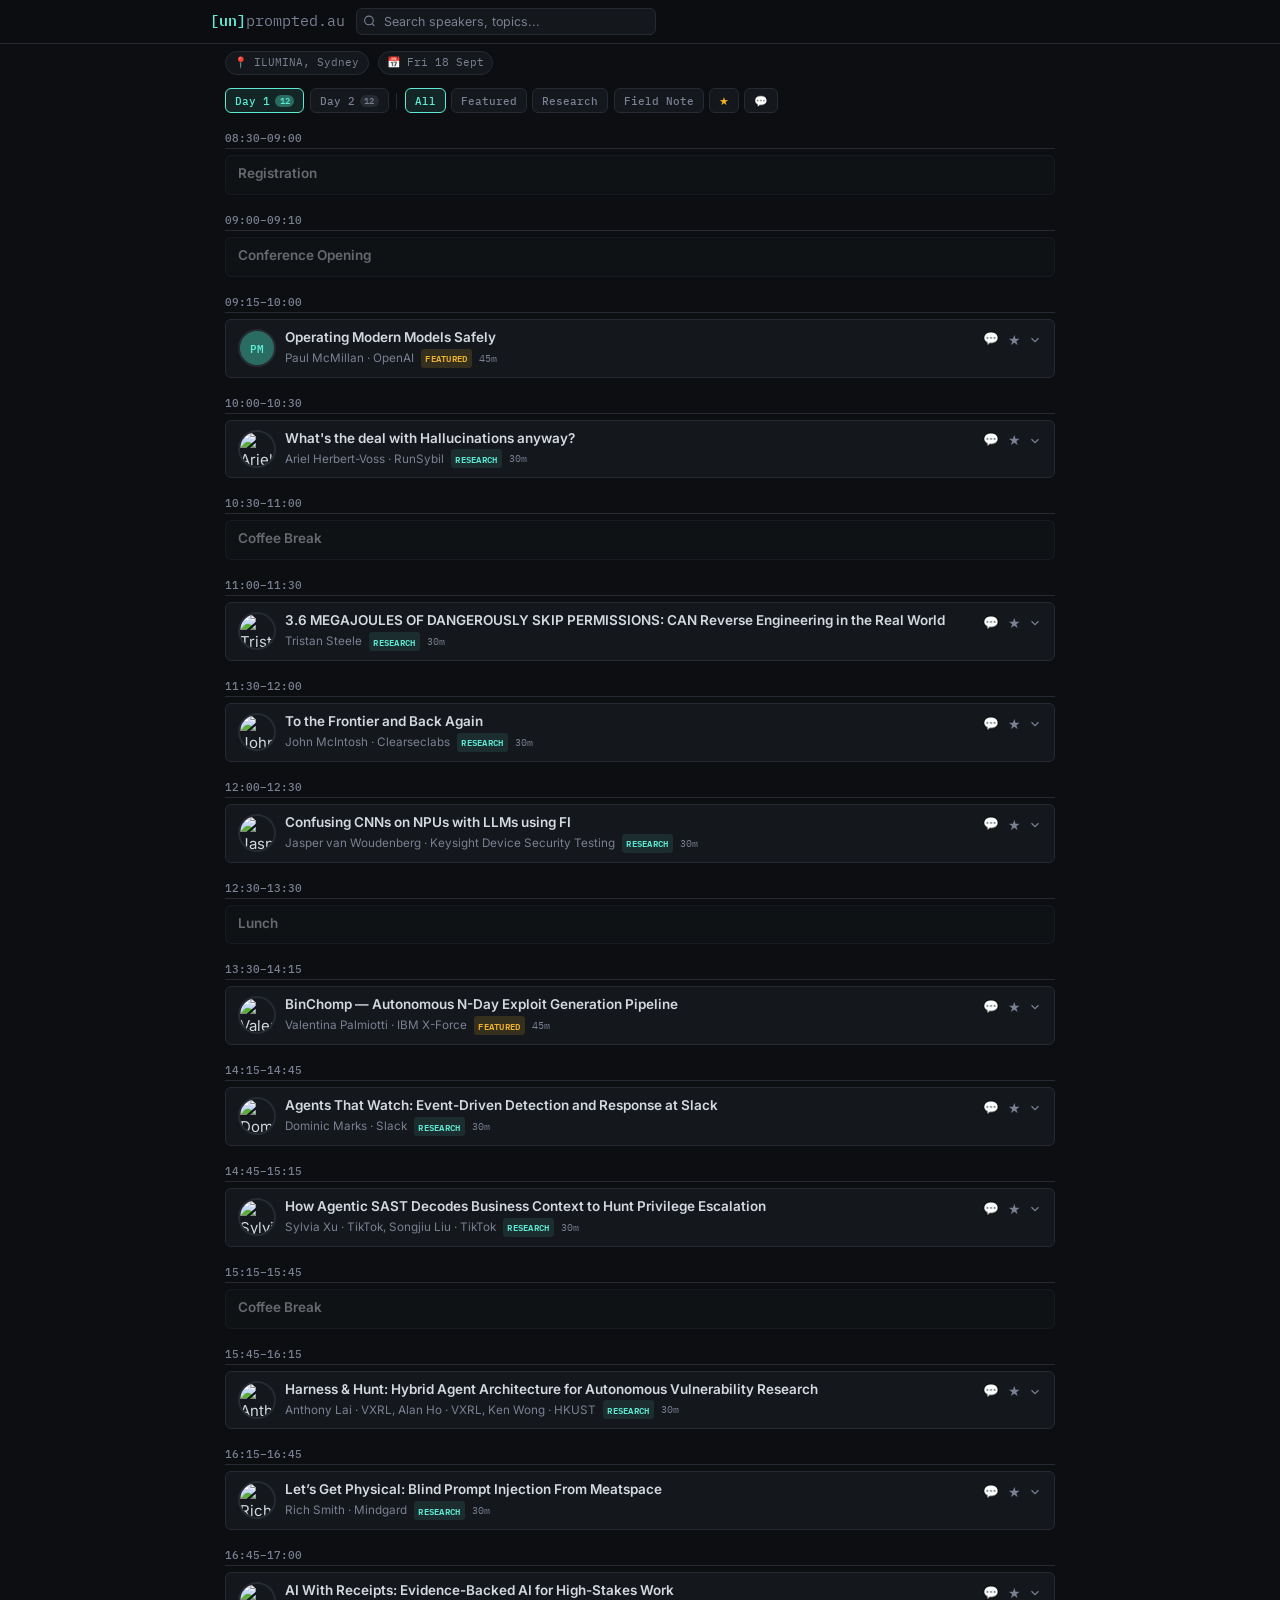
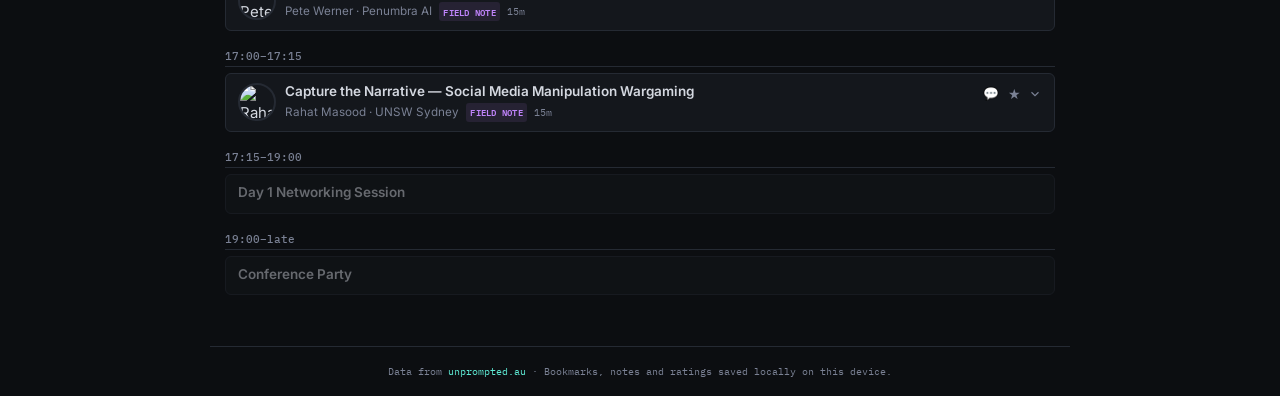
==== index.html @ e774b8ee "upload" ====
<!DOCTYPE html>
<html lang="en-AU">
<head>
<meta charset="UTF-8">
<meta name="viewport" content="width=device-width, initial-scale=1.0">
<meta name="apple-mobile-web-app-capable" content="yes">
<meta name="apple-mobile-web-app-status-bar-style" content="black-translucent">
<meta name="theme-color" content="#0c0e11">
<title>[un]prompted.au 2026</title>
<link rel="preconnect" href="https://fonts.googleapis.com">
<link rel="preconnect" href="https://fonts.gstatic.com" crossorigin>
<link href="https://fonts.googleapis.com/css2?family=IBM+Plex+Mono:wght@400;500;600&family=Inter:wght@400;500;600;700&display=swap" rel="stylesheet">
<style>
*,*::before,*::after{box-sizing:border-box;margin:0;padding:0}
:root{
--bg:#0c0e11;--surface:#14171c;--surface-hover:#1a1e25;--border:#252a33;
--text:#d4d8e0;--text-dim:#7a8194;--accent:#5eead4;--accent-dim:#2a6b62;
--featured:#f0b429;--research:#5eead4;--field-note:#c084fc;
--tag-bg:rgba(94,234,212,0.1);--bookmark:#f0b429;--radius:6px;
--mono:'IBM Plex Mono',monospace;--sans:'Inter',system-ui,sans-serif;
}
html{font-size:15px;scroll-behavior:smooth}
body{background:var(--bg);color:var(--text);font-family:var(--sans);line-height:1.6;-webkit-font-smoothing:antialiased}
a{color:var(--accent);text-decoration:none}a:hover{text-decoration:underline}

/* Header */
.hdr{position:sticky;top:0;z-index:100;background:rgba(12,14,17,0.92);backdrop-filter:blur(12px);border-bottom:1px solid var(--border);padding:0.5rem 1rem}
.hdr-in{max-width:860px;margin:0 auto;display:flex;align-items:center;gap:0.7rem;flex-wrap:wrap}
.logo{font-family:var(--mono);font-weight:600;font-size:1rem;color:var(--accent);white-space:nowrap}.logo span{color:var(--text-dim);font-weight:400}
.srch{position:relative;flex:1;max-width:300px;min-width:150px}
.srch input{width:100%;padding:0.35rem 0.6rem 0.35rem 1.8rem;background:var(--surface);border:1px solid var(--border);border-radius:var(--radius);color:var(--text);font:0.83rem var(--sans);outline:0;transition:border-color .2s}
.srch input:focus{border-color:var(--accent)}.srch input::placeholder{color:var(--text-dim)}
.srch svg{position:absolute;left:0.5rem;top:50%;transform:translateY(-50%);color:var(--text-dim);pointer-events:none}

/* Countdown strip */
.cdown{max-width:860px;margin:0 auto;padding:0.5rem 1rem;font-family:var(--mono);font-size:0.78rem;color:var(--text-dim);display:flex;align-items:center;gap:0.6rem;flex-wrap:wrap}
.cdown .pill{background:var(--surface);border:1px solid var(--border);border-radius:20px;padding:0.15rem 0.55rem;display:inline-flex;align-items:center;gap:0.25rem;font-size:0.72rem}
.cdown .cd-time{color:var(--accent);font-weight:600}

/* Controls */
.ctrl{max-width:860px;margin:0 auto;padding:0.4rem 1rem 0;display:flex;gap:0.35rem;align-items:center;flex-wrap:wrap}
.dtab,.fbtn{font:500 0.73rem var(--mono);padding:0.3rem 0.6rem;border-radius:var(--radius);border:1px solid var(--border);background:var(--surface);color:var(--text-dim);cursor:pointer;transition:all .15s;display:flex;align-items:center;gap:0.35rem}
.dtab:hover,.fbtn:hover{color:var(--text);border-color:var(--text-dim)}
.dtab.on,.fbtn.on{color:var(--accent);border-color:var(--accent);background:var(--tag-bg)}
.dtab .ct{font-size:0.6rem;background:var(--border);border-radius:10px;padding:0.02rem 0.3rem}.dtab.on .ct{background:var(--accent-dim);color:var(--accent)}
.sep{width:1px;height:16px;background:var(--border);margin:0 0.15rem}
.fbtn.bm{color:var(--bookmark)!important}.fbtn.bm.on{border-color:var(--bookmark);background:rgba(240,180,41,0.1)}
.fbtn.wtt{color:var(--field-note)!important}.fbtn.wtt.on{border-color:var(--field-note);background:rgba(192,132,252,0.1)}

.main{max-width:860px;margin:0 auto;padding:0 1rem 3rem}

/* Time block */
.tblk{margin-top:1rem}
.tlbl{font:500 0.72rem var(--mono);color:var(--text-dim);padding:0.2rem 0;border-bottom:1px solid var(--border);margin-bottom:0.4rem;position:sticky;top:42px;background:var(--bg);z-index:10;display:flex;align-items:center;gap:0.4rem}
.now-b{font:600 0.6rem var(--mono);color:#ef4444;background:rgba(239,68,68,.12);padding:0.08rem 0.3rem;border-radius:3px;animation:pls 2s infinite}
.nxt-b{font:600 0.6rem var(--mono);color:var(--accent);background:var(--tag-bg);padding:0.08rem 0.3rem;border-radius:3px}
@keyframes pls{0%,100%{opacity:1}50%{opacity:.5}}

/* Session */
.sess{background:var(--surface);border:1px solid var(--border);border-radius:var(--radius);margin-bottom:0.35rem;overflow:hidden;transition:all .15s;position:relative}
.sess:not(.brk){cursor:pointer}.sess:not(.brk):hover{border-color:var(--text-dim);background:var(--surface-hover)}
.sess.exp{border-color:var(--accent-dim)}
.sess.is-now{border-left:3px solid #ef4444}
.sess.brk{opacity:.45;cursor:default}.sess.brk:hover{border-color:var(--border);background:var(--surface)}
.sh{padding:0.6rem 0.8rem;display:flex;gap:0.6rem;align-items:flex-start}
.sph{width:38px;height:38px;border-radius:50%;object-fit:cover;border:2px solid var(--border);flex-shrink:0}
.sph.np{display:flex;align-items:center;justify-content:center;background:var(--accent-dim);color:var(--accent);font:600 0.72rem var(--mono)}
.si{flex:1;min-width:0}
.st{font-weight:600;font-size:0.9rem;line-height:1.3}
.sm{display:flex;gap:0.45rem;align-items:center;flex-wrap:wrap;margin-top:0.15rem}
.sm .sp{font-size:0.78rem;color:var(--text-dim)}
.stp{font:600 0.6rem var(--mono);padding:0.1rem 0.3rem;border-radius:3px;text-transform:uppercase;letter-spacing:.03em}
.stp.f{background:rgba(240,180,41,.15);color:var(--featured)}.stp.r{background:rgba(94,234,212,.1);color:var(--research)}.stp.fn{background:rgba(192,132,252,.1);color:var(--field-note)}
.sd{font:0.67rem var(--mono);color:var(--text-dim)}
.sr{display:flex;align-items:center;gap:0.3rem;flex-shrink:0;margin-top:0.1rem}
.chv{color:var(--text-dim);transition:transform .2s}.sess.exp .chv{transform:rotate(180deg);color:var(--accent)}
.abtn{background:0;border:0;cursor:pointer;padding:0.15rem;color:var(--text-dim);font-size:0.95rem;line-height:1;transition:all .12s}
.abtn:hover{transform:scale(1.15)}.abtn.on{color:var(--bookmark)}
.wbtn{font-size:0.85rem}.wbtn.on{color:var(--field-note)}

/* Details panel */
.det{display:none;padding:0 0.8rem 0.8rem;border-top:1px solid var(--border)}
.sess.exp .det{display:block}

/* Speaker cards */
.sc{display:flex;gap:0.6rem;align-items:flex-start;background:var(--bg);border:1px solid var(--border);border-radius:var(--radius);padding:0.6rem;margin-top:0.5rem}
.sc img,.sc .np2{width:46px;height:46px;border-radius:50%;object-fit:cover;border:2px solid var(--border);flex-shrink:0}
.sc .np2{display:flex;align-items:center;justify-content:center;background:var(--accent-dim);color:var(--accent);font:600 0.75rem var(--mono)}
.sc h4{font-size:0.85rem;font-weight:600}.sc .org{font-size:0.75rem;color:var(--accent);font-family:var(--mono)}
.sc .bio{font-size:0.78rem;color:var(--text-dim);margin-top:0.3rem;line-height:1.5}
.sc .links{margin-top:0.3rem;display:flex;gap:0.5rem;font-size:0.72rem;font-family:var(--mono)}
.sc .links a{color:var(--accent)}
.sc .ff{margin-top:0.35rem;font-size:0.78rem;color:var(--text-dim);padding-left:0.5rem;border-left:2px solid var(--accent-dim)}
.conv-start{margin-top:0.4rem;padding:0.5rem;background:rgba(192,132,252,0.06);border:1px solid rgba(192,132,252,0.15);border-radius:var(--radius)}
.conv-start-label{font:600 0.68rem var(--mono);color:var(--field-note);margin-bottom:0.2rem}
.conv-start p{font-size:0.78rem;color:var(--text-dim);margin:0.15rem 0}

.abs{font-size:0.83rem;color:var(--text-dim);line-height:1.6;margin-top:0.6rem}.abs p{margin-bottom:0.4rem}

/* Notes + Rating */
.nts{margin-top:0.6rem}
.nts label{font:0.68rem var(--mono);color:var(--text-dim);display:flex;align-items:center;gap:0.25rem;margin-bottom:0.2rem}
.nts textarea{width:100%;padding:0.4rem;background:var(--bg);border:1px solid var(--border);border-radius:var(--radius);color:var(--text);font:0.8rem var(--sans);resize:vertical;min-height:44px;outline:0;transition:border-color .2s}
.nts textarea:focus{border-color:var(--accent)}.nts textarea::placeholder{color:var(--text-dim)}
.rating{margin-top:0.4rem;display:flex;align-items:center;gap:0.3rem}
.rating label{font:0.68rem var(--mono);color:var(--text-dim)}
.rating .stars{display:flex;gap:0.15rem}
.rating .star{background:0;border:0;font-size:1.1rem;cursor:pointer;color:var(--border);transition:color .1s;padding:0}
.rating .star.lit{color:var(--featured)}
.rating .takeaway{margin-top:0.3rem}
.rating .takeaway input{width:100%;padding:0.3rem 0.5rem;background:var(--bg);border:1px solid var(--border);border-radius:var(--radius);color:var(--text);font:0.78rem var(--sans);outline:0}
.rating .takeaway input:focus{border-color:var(--accent)}.rating .takeaway input::placeholder{color:var(--text-dim)}

.no-r{text-align:center;padding:2.5rem 1rem;color:var(--text-dim);font:0.85rem var(--mono)}

/* Scroll FAB */
.fab{position:fixed;bottom:1rem;right:1rem;background:var(--accent);color:var(--bg);border:0;border-radius:20px;padding:0.35rem 0.7rem;font:600 0.72rem var(--mono);cursor:pointer;box-shadow:0 2px 12px rgba(94,234,212,.3);display:none;z-index:50;transition:transform .15s}
.fab:hover{transform:scale(1.05)}

.ftr{text-align:center;padding:1.2rem 1rem;font:0.68rem var(--mono);color:var(--text-dim);border-top:1px solid var(--border);max-width:860px;margin:0 auto}

@media(max-width:600px){
html{font-size:14px}.hdr-in{gap:.4rem}.srch{max-width:100%;order:3;flex-basis:100%}
.sh{padding:.5rem .6rem}.sph{width:32px;height:32px}.ctrl{gap:.25rem}
}
</style>
</head>
<body>
<header class="hdr"><div class="hdr-in">
<div class="logo">[un]<span>prompted.au</span></div>
<div class="srch"><svg width="13" height="13" viewBox="0 0 24 24" fill="none" stroke="currentColor" stroke-width="2"><circle cx="11" cy="11" r="8"/><path d="m21 21-4.35-4.35"/></svg><input type="text" placeholder="Search speakers, topics..." id="q"></div>
</div></header>

<div class="cdown" id="cdown"></div>
<div class="ctrl" id="ctrl"></div>
<main class="main" id="main"></main>
<button class="fab" id="fab">↓ Now</button>
<footer class="ftr">Data from <a href="https://www.unprompted.au/schedule" target="_blank">unprompted.au</a> · Bookmarks, notes and ratings saved locally on this device.</footer>

<script>
// ==================== DATA ====================
const D={days:[
// ---- DAY 1 ----
{id:"d1",label:"Day 1",date:"Fri 18 Sept",iso:"2026-09-18",sessions:[
{t:"08:30",e:"09:00",title:"Registration",type:"break",spk:[]},
{t:"09:00",e:"09:10",title:"Conference Opening",type:"break",spk:[]},
{t:"09:15",e:"10:00",title:"Operating Modern Models Safely",type:"featured",dur:"45m",spk:[{n:"Paul McMillan",o:"OpenAI",ph:null,in:"PM",
bio:"Security Engineer at OpenAI. Co-authored the GPT-4 technical report and GPT-4o system card. Also spoke at the US [un]prompted in March 2026 on the same topic with colleague Ryan Lopopolo.",
links:{x:"",li:""},
ff:"Co-authored GPT-4 and GPT-4o system cards. His US unprompted talk pitched an 'AI-maximalist vision' for security: 'Your engineers are using LLMs to write your code, why aren't they using them for security?'",
conv:["What's the practical token overhead for safety in production? Is it a fixed % or does it vary by use case?","How did the audience react at the US unprompted version of this talk? Did anything change for the AU version?","What's the most underrated zero-friction security addition teams should start with?"]}],
abs:"You must budget tokens for model safety. The major model providers do it, so should you. This talk will discuss a variety of approaches, including their downsides, and give you the tools to incrementally improve your own environment."},
{t:"10:00",e:"10:30",title:"What's the deal with Hallucinations anyway?",type:"research",dur:"30m",spk:[{n:"Ariel Herbert-Voss",o:"RunSybil",ph:"https://www.unprompted.au/assets/speakers/ariel-herbert-voss.jpg",
bio:"Previously research scientist at OpenAI. Co-founded RunSybil to tackle AI reliability. Research focuses on latent space collisions and prompt optimisation.",
links:{},
ff:"Former OpenAI research scientist. At RunSybil she's working on the reliability problem from the inside out, not just detecting hallucinations but understanding why the latent space produces them.",
conv:["What's the most surprising latent space collision you've found in practice?","How does prompt optimisation compare to fine-tuning for avoiding hallucination failure regions?","Any thoughts on whether hallucination is a solvable problem or a fundamental limitation?"]}],
abs:"When an AI-generated result looks convincing at first glance but falls apart under closer inspection, it can signal a collision in the model's latent space. This talk explores what those failures can tell us about model behaviour, and how to address them through fine-tuning, post-training, or prompt optimisation."},
{t:"10:30",e:"11:00",title:"Coffee Break",type:"break",spk:[]},
{t:"11:00",e:"11:30",title:"3.6 MEGAJOULES OF DANGEROUSLY SKIP PERMISSIONS: CAN Reverse Engineering in the Real World",type:"research",dur:"30m",spk:[{n:"Tristan Steele",o:"",ph:"https://www.unprompted.au/assets/speakers/tristan-steele.jpg",
bio:"Hardware security researcher with a focus on embedded systems. Letting LLM agents interact with real-world hardware, not just virtual environments.",
links:{},
ff:"Title is a Chernobyl reference. He literally let an LLM agent loose on a live CAN bus using a portable power station as the target, with physical isolation and permission gates.",
conv:["What was the scariest moment during the live CAN bus experiments?","How did you design the permission gates so the agent couldn't brick the hardware?","What's your take on agents in real-world embedded systems beyond research?"]}],
abs:"Letting an LLM agent loose on a live CAN bus, using a consumer portable power station as the target. The harness, permission gates, instrumentation and physical isolation it took before an agent could safely touch real hardware."},
{t:"11:30",e:"12:00",title:"To the Frontier and Back Again",type:"research",dur:"30m",spk:[{n:"John McIntosh",o:"Clearseclabs",ph:"https://www.unprompted.au/assets/speakers/john-mcintosh.jpg",
bio:"Vulnerability researcher at Clearseclabs. Discovered two Windows system-service 0-days using AI, then replayed the hunt on open-weight local models.",
links:{},
ff:"Found the first legitimate 0-day with a frontier model in 1 hour, 16 minutes, 5 seconds. The model initially refused the PoC, and needed direction, correction, and encouragement.",
conv:["How much of the 1h16m was model work vs human direction?","The model refused the PoC initially. How did you get past that?","How close did Qwen/Gemma/GLM get when you replayed the hunt locally?"]}],
abs:"Two Windows bugs found with a frontier model, the first in just over an hour, and the human direction it took to get there. Then the same hunt replayed on open-weight local models to measure how much frontier capability survives."},
{t:"12:00",e:"12:30",title:"Confusing CNNs on NPUs with LLMs using FI",type:"research",dur:"30m",spk:[{n:"Jasper van Woudenberg",o:"Keysight Device Security Testing",ph:"https://www.unprompted.au/assets/speakers/jasper-van-woudenberg.jpg",
bio:"Hardware security expert at Keysight. Specialises in fault injection, side-channel analysis, and now applying LLM agents to hardware attack automation.",
links:{},
ff:"Let LLM agents run overnight to voltage-glitch a commercial NPU (Rockchip RK3568 + YOLOv5). Made an edge-AI camera see phantom objects, or nothing at all.",
conv:["How did you design the feedback loop so the LLM agent could meaningfully adapt glitch parameters?","Any edge-AI NPUs that are more resistant to this class of attack?","What's the scariest real-world implication: autonomous vehicles, drones, something else?"]}],
abs:"Voltage-glitching a commercial NPU to make an edge-AI camera see phantoms, or nothing at all, with LLM agents left to search the fault space overnight. Why neural accelerators are an emerging hardware attack surface."},
{t:"12:30",e:"13:30",title:"Lunch",type:"break",spk:[]},
{t:"13:30",e:"14:15",title:"BinChomp \u2014 Autonomous N-Day Exploit Generation Pipeline",type:"featured",dur:"45m",spk:[{n:"Valentina Palmiotti",o:"IBM X-Force",ph:"https://www.unprompted.au/assets/speakers/valentina-palmiotti.jpg",
bio:"Vulnerability researcher at IBM X-Force, specialising in Windows kernel exploitation. Known for deep technical work on n-day exploit automation.",
links:{x:"@chompie1337"},
ff:"Her handle is @chompie1337. Windows kernel exploitation specialist. BinChomp is an autonomous pipeline that takes patches and produces working n-day exploits.",
conv:["How does BinChomp handle the gap between patch diff analysis and producing a reliable exploit primitive?","What's the false-positive rate like when it tries to auto-generate exploits?","Any plans to extend BinChomp beyond Windows kernel targets?"]}],
abs:"A technical look into BinChomp, an autonomous N-Day pipeline focused on the Windows Kernel."},
{t:"14:15",e:"14:45",title:"Agents That Watch: Event-Driven Detection and Response at Slack",type:"research",dur:"30m",spk:[{n:"Dominic Marks",o:"Slack",ph:"https://www.unprompted.au/assets/speakers/dominic-marks.jpg",
bio:"Security operations at Slack. Built an event-driven agentic detection system that's been running in production since April 2026.",
links:{},
ff:"Their agentic system caught a no-notice red team exercise end to end before a human analyst was even notified. Design principle: 'Don't model the attack, model the environment, and give it a memory.'",
conv:["How do you handle false positives when the observer agents are learning what 'normal' looks like?","'Model the environment, not the attack' is a great principle. How does it handle novel attack patterns?","What does the human analyst's workflow look like once the system surfaces a correlated finding?"]}],
abs:"Inside the event-driven agentic detection system Slack's SecOps team has run in production since April 2026, told through a no-notice red team exercise it caught and mapped end to end."},
{t:"14:45",e:"15:15",title:"How Agentic SAST Decodes Business Context to Hunt Privilege Escalation",type:"research",dur:"30m",spk:[{n:"Sylvia Xu",o:"TikTok",ph:"https://www.unprompted.au/assets/speakers/sylvia-xu.jpg",bio:"AppSec researcher at TikTok. Built AuthMatrix for automated RBAC privilege escalation detection.",links:{},ff:"AuthMatrix achieved 89-94% precision at enterprise scale, something traditional SAST can't touch for business logic bugs.",conv:["How does AuthMatrix handle feature flags that change role boundaries dynamically?","What's the hardest part of extracting business context from source code at TikTok's scale?"]},
{n:"Songjiu Liu",o:"TikTok",ph:"https://www.unprompted.au/assets/speakers/songjiu-liu.png",bio:"Co-developer of the Semantic-Grounding SAST approach at TikTok.",links:{},ff:"Co-developed the approach of having LLM subagents do semantic reasoning over a dynamically constructed knowledge base of roles and permissions.",conv:[]}],
abs:"Traditional SAST is blind to RBAC Privilege Escalation. AuthMatrix extracts business context directly from source code to construct a dynamic Knowledge Base, achieving 89-94% precision."},
{t:"15:15",e:"15:45",title:"Coffee Break",type:"break",spk:[]},
{t:"15:45",e:"16:15",title:"Harness & Hunt: Hybrid Agent Architecture for Autonomous Vulnerability Research",type:"research",dur:"30m",spk:[{n:"Anthony Lai",o:"VXRL",ph:"https://www.unprompted.au/assets/speakers/anthony-lai.png",bio:"Security researcher at VXRL. Led a three-month study of 630 agent-generated vulnerability findings.",links:{},ff:"Found that the more expensive frontier model actually performed worse on static analysis: 285 findings with 99 false positives vs 169 findings and 39 FPs from the cheaper model.",conv:["Why did the frontier model do worse? Is it over-confident on static analysis tasks?","How did you design your verification pipeline to avoid the LLM judge drifting toward 'uncertain'?"]},
{n:"Alan Ho",o:"VXRL",ph:"https://www.unprompted.au/assets/speakers/alan-ho.png",bio:"VXRL researcher. Research covered stripped ELFs, live web apps, Android APKs, and Solidity contracts.",links:{},ff:"An agent in their tests decompiled a stripped binary, identified an overflow, and produced a working exploit against a live service.",conv:[]},
{n:"Ken Wong",o:"HKUST",ph:"https://www.unprompted.au/assets/speakers/ken-wong.jpg",bio:"Academic researcher at HKUST working on AI-assisted vulnerability research.",links:{},ff:"Academic perspective on measuring real-world agent capability beyond benchmarks.",conv:[]}],
abs:"A three-month study adjudicating 630 agent-generated findings against actual code. Precision depended more on method than model."},
{t:"16:15",e:"16:45",title:"Let\u2019s Get Physical: Blind Prompt Injection From Meatspace",type:"research",dur:"30m",spk:[{n:"Rich Smith",o:"Mindgard",ph:"https://www.unprompted.au/assets/speakers/rich-smith.png",
bio:"CTO of Mindgard, an AI security company. Long history in offensive security research.",
links:{},
ff:"Releasing an open source prompt injection field kit for Pineapple Pagers, Flipper Zeros, and more. Bring your devices to the talk.",
conv:["Which physical channel (NFC, Wi-Fi probe, barcode) has been the most surprisingly effective for blind injection?","How far down the SIEM pipeline does a planted injection typically travel before it fires?","Will the field kit be on GitHub straight after the talk?"]}],
abs:"Prompt injection from the real world: swiped badges, scanned barcodes, NFC taps, Wi-Fi probes. Demo and release of an open source prompt injection field kit."},
{t:"16:45",e:"17:00",title:"AI With Receipts: Evidence-Backed AI for High-Stakes Work",type:"field-note",dur:"15m",spk:[{n:"Pete Werner",o:"Penumbra AI",ph:"https://www.unprompted.au/assets/speakers/pete-werner.png",bio:"Founder of Penumbra AI. Building AI workflows with traceable evidence chains.",links:{},ff:"Core insight: AI saves time completing tasks, but verification often takes just as long as doing it yourself. He's building the receipts layer.",conv:["How do you structure the evidence chain so a reviewer can audit the AI's reasoning without re-doing the work?","Any patterns for when it's cheaper to just do it manually vs build the traceability pipeline?"]}],
abs:"AI can dramatically reduce the time to complete a task, but verifying the result often takes just as long. How to build workflows where conclusions are grounded in traceable source material."},
{t:"17:00",e:"17:15",title:"Capture the Narrative \u2014 Social Media Manipulation Wargaming",type:"field-note",dur:"15m",spk:[{n:"Rahat Masood",o:"UNSW Sydney",ph:"https://www.unprompted.au/assets/speakers/rahat-masood.jpg",bio:"Researcher at UNSW Sydney focused on LLM-powered social media manipulation and disinformation.",links:{},ff:"288 students, 70+ teams, thousands of bots, millions of artificial posts. They moved a simulated electorate by 1.8 percentage points.",conv:["What was the most effective manipulation strategy the students discovered?","Has the dataset been released? Would be great for detection engineering work.","Any plans to run another round with newer models?"]}],
abs:"A CTF-style massively multiplayer wargame where 288 university students ran LLM-powered bot campaigns to swing a simulated election."},
{t:"17:15",e:"19:00",title:"Day 1 Networking Session",type:"break",spk:[]},
{t:"19:00",e:"late",title:"Conference Party",type:"break",spk:[]}
]},
// ---- DAY 2 ----
{id:"d2",label:"Day 2",date:"Sat 19 Sept",iso:"2026-09-19",sessions:[
{t:"09:15",e:"10:00",title:"Building the Ultimate AI Cyber Threat Analyst",type:"featured",dur:"45m",spk:[{n:"Shane Huntley",o:"Google Threat Intelligence Group",ph:null,in:"SH",
bio:"Senior Director of Google's Threat Analysis Group (TAG). Previously at the Australian Signals Directorate. TAG tracks 270+ government-backed threat groups across 50+ countries.",
links:{x:"@ShaneHuntley",li:"shanehuntley"},
ff:"Australian. Previously ASD. Leads Google TAG which tracks 270+ government-backed groups. Recently spoke on the Security Conversations podcast about zero-days, North Korean APTs, and mercenary hackers.",
conv:["You've gone from ASD to Google TAG. What's the biggest difference in how nation-state threats look from each vantage point?","What's actually working in practice with the AI threat analyst agents? Where do they still need human intuition?","How do you evaluate whether an AI agent has developed enough 'intuition' to trust its assessments?"]}],
abs:"How Google is building AI to operate in the complex threat intelligence environment. Training agents to work alongside human analysts, what's working in practice, and what it means for the future of threat intelligence."},
{t:"10:00",e:"10:30",title:"ExploitBench",type:"research",dur:"30m",spk:[{n:"Seunghyun Lee",o:"Carnegie Mellon University",ph:null,in:"SL",
bio:"Researcher at CMU working on benchmarking LLM exploit capabilities against real browser engine vulnerabilities.",
links:{},
ff:"ExploitBench doesn't just ask 'can it exploit?' but grades across 16 capability flags, showing exactly where on the exploitation ladder each model stops.",
conv:["Which of the 16 capability flags is the hardest for current models? Where's the cliff?","Why V8 specifically? Is it because the bug classes are well-understood, or something else?","Any models that surprised you by getting further than expected?"]}],
abs:"Exploitation is a ladder, not a coin flip. ExploitBench grades LLM agents across 16 capability flags against real V8, from first crash to arbitrary code execution."},
{t:"10:30",e:"11:00",title:"Coffee Break",type:"break",spk:[]},
{t:"11:00",e:"11:30",title:"The Fuzzer Reached the Code, yet Missed the State: LLM-Guided JS Engine Fuzzing",type:"research",dur:"30m",spk:[
{n:"Wai Kin Wong",o:"HKUST",ph:null,in:"WW",bio:"PhD researcher at HKUST. Lead developer of StateLens.",links:{},ff:"StateLens found 68 previously unknown bugs across six production JS engines, with 35+ confirmed security implications. Bugs rewarded by Google, Meta, and Apple.",conv:["How does StateLens decide which internal states are 'security-relevant'? Is that the LLM's hardest job in the pipeline?","What's the false positive rate compared to traditional coverage-guided fuzzers?"]},
{n:"Dongwei Xiao",o:"HKUST",ph:null,in:"DX",bio:"HKUST researcher, StateLens co-developer.",links:{},ff:"Bugs from their work were acknowledged by Google, Meta, and Apple.",conv:[]},
{n:"Shuai Wang",o:"HKUST",ph:null,in:"SW",bio:"Faculty at HKUST. Research bridges LLM reasoning and conventional high-throughput fuzzing.",links:{},ff:"Key insight: use the LLM offline for the hard reasoning, let the fuzzer do what fuzzers are good at, running fast.",conv:[]}],
abs:"Fuzzers reach the vulnerable code and still miss the bug because coverage tracks lines, not state. StateLens uses LLMs offline to identify security-relevant states, then lets a conventional fuzzer search at high throughput. 68 new bugs across six production JS engines."},
{t:"11:30",e:"12:00",title:"Human in the Loop, Ghost in the Shell: Building AI-Powered Adversaries",type:"research",dur:"30m",spk:[{n:"Ash Fox",o:"Google",ph:null,in:"AF",
bio:"Google Red Team. Designs and deploys offensive AI tools from copilot-style assistants to near-autonomous red team campaigns.",
links:{},
ff:"Google Red Team perspective on how real-world attackers will leverage AI, from industrialised social engineering to machine-speed exploitation. They're building the same tools internally.",
conv:["What's the gap between your near-autonomous red team campaigns and what you think real adversaries can do today?","Which attack category benefited most from AI augmentation: social engineering, tooling, or exploitation?","How does Google's red team evaluate whether an AI-powered campaign was 'realistic' enough?"]}],
abs:"How real-world attackers will leverage AI: from industrialised social engineering to machine-speed exploitation. Experiences designing and deploying offensive AI tools at Google."},
{t:"12:00",e:"12:30",title:"Are we missing the boat? Sovereign AI capability",type:"research",dur:"30m",spk:[
{n:"Ben Gittins",o:"Zepto / Australi.ai",ph:null,in:"BG",bio:"Co-founder of Australi.ai. Background in fintech (Zepto). Argues for domestic AI capability in Australian cyber.",links:{},ff:"Co-founder of Australi.ai. Believes the Australian cyber profession is entering a K-shaped split: those who harness AI tooling vs everyone else.",conv:["What does 'sovereign AI capability' look like practically for a mid-size Australian org?","How do you see the Essential Eight evolving when agentic AI changes the threat model?"]},
{n:"Cole Cornford",o:"Galah Cyber / Australi.ai",ph:null,in:"CC",bio:"Founder of Galah Cyber and co-founder of Australi.ai. AppSec background. Vocal advocate for Australian cyber sovereignty.",links:{x:"@colecornford"},ff:"Galah Cyber founder. Argues open models have crossed the reliability threshold for long-horizon agentic tasks, lowering the barrier for everyone, including attackers.",conv:["You're saying a competent operator with agent swarms is a different category from a skilled pen tester. What does that mean for hiring?","What's the most practical first step for an Australian org that wants to build domestic AI capability?"]}],
abs:"Agentic AI is commoditising artisanal cyber skills. The Australi.ai co-founders on why Australia should build capability domestically rather than rent it from foreign vendors."},
{t:"12:30",e:"13:30",title:"Lunch",type:"break",spk:[]},
{t:"13:30",e:"14:15",title:"AI-Assisted Exploit Development: An XNU Case Study",type:"featured",dur:"45m",spk:[{n:"Dion Blazakis",o:"Calif Research",ph:null,in:"DB",
bio:"Renowned iOS/macOS exploit developer. Co-author of the iOS Hacker's Handbook. Previously at Azimuth Security. Now at Calif, where his team built the first public macOS kernel exploit on Apple M5 with MIE in five days using AI assistance.",
links:{li:"dblazakis"},
ff:"His team at Calif broke Apple's M5 Memory Integrity Enforcement in 5 days (bugs found April 25, Dion joined April 27, working exploit by May 1). Co-author of the iOS Hacker's Handbook with Charlie Miller. This talk is the must-see of Day 2.",
conv:["The Calif/M5 timeline was wild. How much of that speed was the model vs having elite humans who knew exactly what to ask?","Where did the AI agents genuinely help in the XNU exploit chain, and where did they waste your time?","What does the M5 MIE result mean for the economics of exploit development going forward?"]}],
abs:"Working with AI agents to turn two macOS vulnerabilities into controlled kernel read/write and root. Where the models helped, where they didn't, and what it means for modern mitigations."},
{t:"14:15",e:"14:45",title:"AI Threat Intelligence: Hunting Threats Across the AI Ecosystem",type:"research",dur:"30m",spk:[{n:"Thomas Roccia",o:"SecurityBreak",ph:null,in:"TR",
bio:"Independent threat intelligence researcher, previously at Microsoft. Runs SecurityBreak. Known for visual threat intel and malware analysis work.",
links:{x:"@fr0gger_"},
ff:"Previously Microsoft threat intel. Now focused on the new attack surface: AI agents, MCP servers, prompts, AI supply chains. The targets aren't just the models, they're the entire ecosystem around them.",
conv:["What's the most underappreciated attack vector in the AI ecosystem right now? MCP servers?","How should defenders think about AI supply chain risk differently from traditional software supply chain?","Any good examples of threat actors already targeting AI infrastructure in the wild?"]}],
abs:"AI agents, models, MCP servers, skills, prompts, tools, identities and AI supply chains have become new attack targets. How to operationalise AI Threat Intelligence."},
{t:"14:45",e:"15:15",title:"From Diff to Primitive: An LLM Auditor that Found 8 WebKit CVEs",type:"research",dur:"30m",spk:[{n:"Saurabh Kumar",o:"Microsoft Edge",ph:null,in:"SK",
bio:"Security researcher at Microsoft Edge. Built Zenshin, an LLM-powered WebKit auditor with a rigorous verification pipeline.",
links:{},
ff:"Zenshin found 8 Safari CVEs (2 more pending). The pipeline uses call-graph reachability, cross-model debate, and ASAN as final judge. Only hands over reproduced bugs, not plausible ones.",
conv:["Cross-model debate is a fascinating verification step. How do you structure it so models don't just agree with each other?","What's the candidate-to-crash-to-primitive funnel look like numerically?","Is the 'turning a crash into impact' still the hardest part, or is the pipeline catching up?"]}],
abs:"Zenshin: an LLM auditor that only hands over reproduced WebKit bugs. Call-graph reachability, cross-model debate, ASAN as final judge. Eight CVEs so far."},
{t:"15:15",e:"15:30",title:"Coffee Break",type:"break",spk:[]},
{t:"15:30",e:"16:00",title:"Before the CVE: Mining Commits for Negative Day Vulnerabilities",type:"research",dur:"30m",spk:[{n:"Dmitrijs Trizna",o:"AISLE",ph:null,in:"DT",
bio:"Security researcher at AISLE. Building AI pipelines to identify security fixes before CVEs are published.",
links:{},
ff:"The 'Negative Day' window: between when a fix is public and when a CVE is issued. His pipeline scans post-tag commits to find exploitable security fixes before advisories catch up. Tested on 39 real windows from Django, React, cryptography, etc.",
conv:["How do you stop a malicious commit from prompt-injecting the detector that's reviewing it?","What's the typical negative-day window you're seeing for major open source projects?","How do you separate a plausible generated PoC from one that actually works?"]}],
abs:"The interval between a public fix and public disclosure is the Negative Day. An AI pipeline that identifies exploitable security fixes before advisories catch up."},
{t:"16:00",e:"16:30",title:"Your Electron App is Already Exploitable",type:"research",dur:"30m",spk:[{n:"Danila Sashchenko",o:"TikTok",ph:null,in:"DS",
bio:"Security engineer at TikTok. Built an AI-driven ElectronJS vulnerability discovery system integrated into CI/CD.",
links:{},
ff:"Integrated into CI/CD to scan every merge request. Auto-generates Semgrep rules from validated findings and feeds into an ELK feedback loop. Practical DevSecOps at scale.",
conv:["How long does the source-sink analysis + harness generation take per MR in practice?","What's the false positive rate after the feedback loop has been running for a while?","Any interesting patterns in ElectronJS vulns that keep recurring?"]}],
abs:"AI-driven ElectronJS vulnerability discovery with real-time harness generation. Integrated into CI/CD, scanning every merge request."},
{t:"16:30",e:"16:45",title:"Build the Tooling, Don't Be the Tooling",type:"field-note",dur:"15m",spk:[{n:"Casey Ellis",o:"Tall Poppy Group / disclose.io",ph:null,in:"CE",
bio:"Founder of Bugcrowd (pioneered crowdsourced security). Co-founder of disclose.io. Sydney native, now SF-based. Review board member at Black Hat USA, DEF CON Policy, and [un]prompted. Regular on the Risky Business podcast.",
links:{x:"@caborneellis",li:"caseyjohnellis",web:"cje.io"},
ff:"Sydney native. Founded Bugcrowd in 2012, co-founded disclose.io. His 'slopdemic' concept (AI-generated low-quality vuln reports burying maintainers) is becoming industry shorthand. This talk is about a tool that rewrites its own resolution logic and gets more accurate the more it fails.",
conv:["The slopdemic concept really resonated. Are you seeing it get worse or are platforms adapting?","How does the self-improving tool stay trustworthy when it's rewriting its own logic? What's the gate?","You coined 'tool, target, threat' for AI security taxonomy. How's that framework holding up a year on?"]}],
abs:"Use AI to build systems that do the work deterministically. A self-improving vulnerability disclosure lookup tool that gets more accurate the more it fails. Antifragility as engineering."},
{t:"16:45",e:"17:00",title:"Security Through Obscurity Is Dead and LLMs Killed It",type:"field-note",dur:"15m",spk:[{n:"Brendan Dolan-Gavitt",o:"XBOW",ph:null,in:"BD",
bio:"Associate Professor at NYU. Co-founder of XBOW. Previously known for memory forensics research (Volatility). Also spoke at the US unprompted in March 2026.",
links:{x:"@moyaboroda"},
ff:"NYU professor and XBOW co-founder. Built an unphotocopiable cat by reverse-engineering currency detection in copiers. Auto-built a QEMU emulator for an HP printer so faithful it runs out of emulated toner. His conclusion: obscurity now buys days, not years.",
conv:["The unphotocopiable cat is the best demo title at this conference. How did the currency detection actually work under the hood?","'Days, not years' for obscurity. What does that mean for IoT/embedded vendors who rely on it?","How faithful is the QEMU printer emulator? Does it actually simulate paper jams?"]}],
abs:"Reverse-engineering currency detectors to build an unphotocopiable cat. Auto-building a QEMU emulator for a laser printer. Obscurity now buys days, not years."},
{t:"17:00",e:"17:10",title:"Closing Remarks",type:"break",spk:[{n:"Mark Dowd",o:"Vigilant Labs",ph:null,in:"MD",bio:"Co-founder of Vigilant Labs and [un]prompted.au. Previously co-founded Azimuth Security (now L3Harris Trenchant). Author of 'The Art of Software Security Assessment'.",links:{},ff:"One of the most respected vulnerability researchers in the world. His book TAOSSA is the bible of code auditing.",conv:["Any hints on what's coming for [un]prompted.au 2027?"]}]},
{t:"17:10",e:"19:00",title:"Day 2 Networking Session",type:"break",spk:[]}
]}
]};

// ---- STATE ----
let aDay='d1',aFilt='all',qry='',showBM=false,showWT=false;
const S=k=>JSON.parse(localStorage.getItem('up26-'+k)||'{}');
const W=(k,v)=>localStorage.setItem('up26-'+k,JSON.stringify(v));
let bm=S('bm'),notes=S('n'),ratings=S('r'),takes=S('tk'),wtt=S('wtt');
const sk=(d,i)=>d+'-'+i;

// ---- INIT ----
(function(){
const today=new Date().toISOString().split('T')[0];
const td=D.days.find(d=>d.iso===today);if(td)aDay=td.id;
render();
document.getElementById('q').addEventListener('input',e=>{qry=e.target.value.toLowerCase().trim();renderMain()});
setInterval(updateCountdown,30000);updateCountdown();
setTimeout(scrollNow,400);
})();

function talkCount(d){return d.sessions.filter(s=>s.type!=='break').length}

function render(){renderCtrl();renderMain();updateFab()}

function renderCtrl(){
const c=document.getElementById('ctrl');
const bmC=Object.values(bm).filter(Boolean).length;
const wtC=Object.values(wtt).filter(Boolean).length;
c.innerHTML=D.days.map(d=>`<button class="dtab ${d.id===aDay?'on':''}" data-d="${d.id}">${d.label} <span class="ct">${talkCount(d)}</span></button>`).join('')+
'<div class="sep"></div>'+
['all','featured','research','field-note'].map(t=>`<button class="fbtn ${t===aFilt&&!showBM&&!showWT?'on':''}" data-t="${t}">${{all:'All',featured:'Featured',research:'Research','field-note':'Field Note'}[t]}</button>`).join('')+
`<button class="fbtn bm ${showBM?'on':''}" data-t="bm">★ ${bmC||''}</button>`+
`<button class="fbtn wtt ${showWT?'on':''}" data-t="wtt">\u{1F4AC} ${wtC||''}</button>`;
c.querySelectorAll('.dtab').forEach(b=>b.onclick=()=>{aDay=b.dataset.d;render()});
c.querySelectorAll('.fbtn').forEach(b=>b.onclick=()=>{
if(b.dataset.t==='bm'){showBM=!showBM;showWT=false;aFilt='all'}
else if(b.dataset.t==='wtt'){showWT=!showWT;showBM=false;aFilt='all'}
else{aFilt=b.dataset.t;showBM=false;showWT=false}
render()});
}

function updateCountdown(){
const el=document.getElementById('cdown');
const day=D.days.find(d=>d.id===aDay);if(!day)return;
const now=new Date(),iso=day.iso,isToday=now.toISOString().split('T')[0]===iso;
const nM=now.getHours()*60+now.getMinutes();
// Find next bookmarked session
let nextBM=null;
if(isToday){
for(const s of day.sessions){
const k=sk(day.id,day.sessions.indexOf(s));
if(!bm[k]||s.type==='break')continue;
const sM=parseInt(s.t.split(':')[0])*60+parseInt(s.t.split(':')[1]);
if(sM>nM){nextBM=s;break}
}}
const pills=[`<span class="pill">\u{1F4CD} ILUMINA, Sydney</span>`,`<span class="pill">\u{1F4C5} ${day.date}</span>`];
if(nextBM){
const sM=parseInt(nextBM.t.split(':')[0])*60+parseInt(nextBM.t.split(':')[1]);
const diff=sM-nM;
pills.push(`<span class="pill">Next bookmarked: <span class="cd-time">${nextBM.title.substring(0,30)}${nextBM.title.length>30?'...':''} in ${diff}m</span></span>`);
}
el.innerHTML=pills.join('');
}

function match(s){if(!qry)return true;const h=[s.title,s.abs||'',...s.spk.map(p=>p.n+' '+p.o+' '+(p.ff||'')+' '+(p.bio||''))].join(' ').toLowerCase();return qry.split(/\s+/).every(t=>h.includes(t))}

function renderMain(){
const day=D.days.find(d=>d.id===aDay);if(!day){document.getElementById('main').innerHTML='<div class="no-r">Day not found.</div>';return}
let ss=day.sessions.map((s,i)=>({...s,_i:i}));
if(aFilt!=='all')ss=ss.filter(s=>s.type===aFilt);
if(showBM)ss=ss.filter(s=>bm[sk(day.id,s._i)]);
if(showWT)ss=ss.filter(s=>wtt[sk(day.id,s._i)]);
ss=ss.filter(match);
if(!ss.length){document.getElementById('main').innerHTML='<div class="no-r">No sessions match.</div>';updateFab();return}

const now=new Date(),isToday=day.iso===now.toISOString().split('T')[0],nM=now.getHours()*60+now.getMinutes();
let fNow=false,fNxt=false;
const gs=[];let lt=null;
ss.forEach(s=>{if(s.t!==lt){gs.push({t:s.t,e:s.e,ss:[s]});lt=s.t}else gs[gs.length-1].ss.push(s)});

document.getElementById('main').innerHTML=gs.map(g=>{
const bM=parseInt(g.t.split(':')[0])*60+parseInt(g.t.split(':')[1]);
const eM=g.e&&g.e!=='late'?parseInt(g.e.split(':')[0])*60+parseInt(g.e.split(':')[1]):bM+60;
let bdg='';const isN=isToday&&nM>=bM&&nM<eM;
if(isToday&&!fNow&&isN){bdg='<span class="now-b">NOW</span>';fNow=true}
else if(isToday&&!fNow&&!fNxt&&nM<bM){bdg='<span class="nxt-b">UP NEXT</span>';fNxt=true}
return `<div class="tblk" ${isN?'id="now-blk"':''}><div class="tlbl">${g.t}\u2013${g.e||''} ${bdg}</div>${g.ss.map(s=>rSess(s,day.id,isN)).join('')}</div>`;
}).join('');

document.querySelectorAll('.sess:not(.brk)').forEach(el=>el.addEventListener('click',e=>{if(e.target.closest('.abtn,.wbtn,.nts,.rating'))return;el.classList.toggle('exp')}));
document.querySelectorAll('.abtn').forEach(b=>b.onclick=e=>{e.stopPropagation();const k=b.dataset.k;bm[k]=!bm[k];W('bm',bm);render()});
document.querySelectorAll('.wbtn').forEach(b=>b.onclick=e=>{e.stopPropagation();const k=b.dataset.k;wtt[k]=!wtt[k];W('wtt',wtt);render()});
document.querySelectorAll('.nta').forEach(t=>{t.onclick=e=>e.stopPropagation();t.oninput=()=>{notes[t.dataset.k]=t.value;W('n',notes)}});
document.querySelectorAll('.star').forEach(b=>{b.onclick=e=>{e.stopPropagation();ratings[b.dataset.k]=+b.dataset.v;W('r',ratings);renderMain()}});
document.querySelectorAll('.tki').forEach(t=>{t.onclick=e=>e.stopPropagation();t.oninput=()=>{takes[t.dataset.k]=t.value;W('tk',takes)}});
updateFab();
}

function rSess(s,dId,isN){
const isBrk=s.type==='break'&&!(s.spk&&s.spk.length&&s.spk[0].bio);
const k=sk(dId,s._i);
const tl={featured:'Featured',research:'Research','field-note':'Field Note'};
const tc={featured:'f',research:'r','field-note':'fn'};
const spN=s.spk.map(p=>p.o?`${p.n} \u00b7 ${p.o}`:p.n).join(', ');
const ph=s.spk.length>0&&s.spk[0].ph?`<img class="sph" src="${s.spk[0].ph}" alt="${s.spk[0].n}" loading="lazy">`:s.spk.length>0?`<div class="sph np">${s.spk[0].in||s.spk[0].n.split(' ').map(w=>w[0]).join('')}</div>`:'';

const cards=s.spk.map(p=>{
const lnks=[];
if(p.links){if(p.links.x)lnks.push(`<a href="https://x.com/${p.links.x.replace('@','')}" target="_blank">X: ${p.links.x}</a>`);if(p.links.li)lnks.push(`<a href="https://linkedin.com/in/${p.links.li}" target="_blank">LinkedIn</a>`);if(p.links.web)lnks.push(`<a href="https://${p.links.web}" target="_blank">${p.links.web}</a>`)}
const convHtml=p.conv&&p.conv.length?`<div class="conv-start"><div class="conv-start-label">\u{1F4AC} Conversation starters</div>${p.conv.map(c=>`<p>\u2022 ${c}</p>`).join('')}</div>`:'';
return `<div class="sc">${p.ph?`<img src="${p.ph}" alt="${p.n}" loading="lazy">`:`<div class="np2">${p.in||p.n.split(' ').map(w=>w[0]).join('')}</div>`}<div><h4>${p.n}</h4>${p.o?`<div class="org">${p.o}</div>`:''}${p.bio?`<div class="bio">${p.bio}</div>`:''}${lnks.length?`<div class="links">${lnks.join(' ')}</div>`:''}${p.ff?`<div class="ff">${p.ff}</div>`:''}${convHtml}</div></div>`;
}).join('');

const absH=s.abs?s.abs.split('\n').filter(p=>p.trim()).map(p=>`<p>${p}</p>`).join(''):'';
const r=ratings[k]||0;
const starsH=Array.from({length:5},(_, i)=>`<button class="star ${i<r?'lit':''}" data-k="${k}" data-v="${i+1}">\u2605</button>`).join('');

return `<div class="sess ${isBrk?'brk':''} ${isN&&!isBrk?'is-now':''}" data-t="${s.type}">
<div class="sh">${ph}<div class="si"><div class="st">${s.title}</div><div class="sm">${spN?`<span class="sp">${spN}</span>`:''}${tl[s.type]?`<span class="stp ${tc[s.type]}">${tl[s.type]}</span>`:''}${s.dur?`<span class="sd">${s.dur}</span>`:''}</div></div>
${!isBrk?`<div class="sr"><button class="abtn wbtn ${wtt[k]?'on':''}" data-k="${k}" title="Want to talk to">\u{1F4AC}</button><button class="abtn ${bm[k]?'on':''}" data-k="${k}" title="Bookmark">\u2605</button><svg class="chv" width="14" height="14" viewBox="0 0 24 24" fill="none" stroke="currentColor" stroke-width="2"><path d="m6 9 6 6 6-6"/></svg></div>`:''}</div>
${!isBrk&&(absH||cards)?`<div class="det">${cards}${absH?`<div class="abs">${absH}</div>`:''}
<div class="nts"><label>\u{1F4DD} Notes</label><textarea class="nta" data-k="${k}" placeholder="Jot something down..." rows="2">${notes[k]||''}</textarea></div>
<div class="rating"><label>\u2B50 Rating</label><div class="stars">${starsH}</div></div>
<div class="rating takeaway"><input class="tki" type="text" data-k="${k}" placeholder="Key takeaway in one line..." value="${(takes[k]||'').replace(/"/g,'&quot;')}"></div>
</div>`:''}</div>`;
}

function scrollNow(){const el=document.getElementById('now-blk');if(el)el.scrollIntoView({behavior:'smooth',block:'start'})}
function updateFab(){const b=document.getElementById('fab'),el=document.getElementById('now-blk');b.style.display=el?'block':'none';b.onclick=scrollNow}
</script>
</body>
</html>
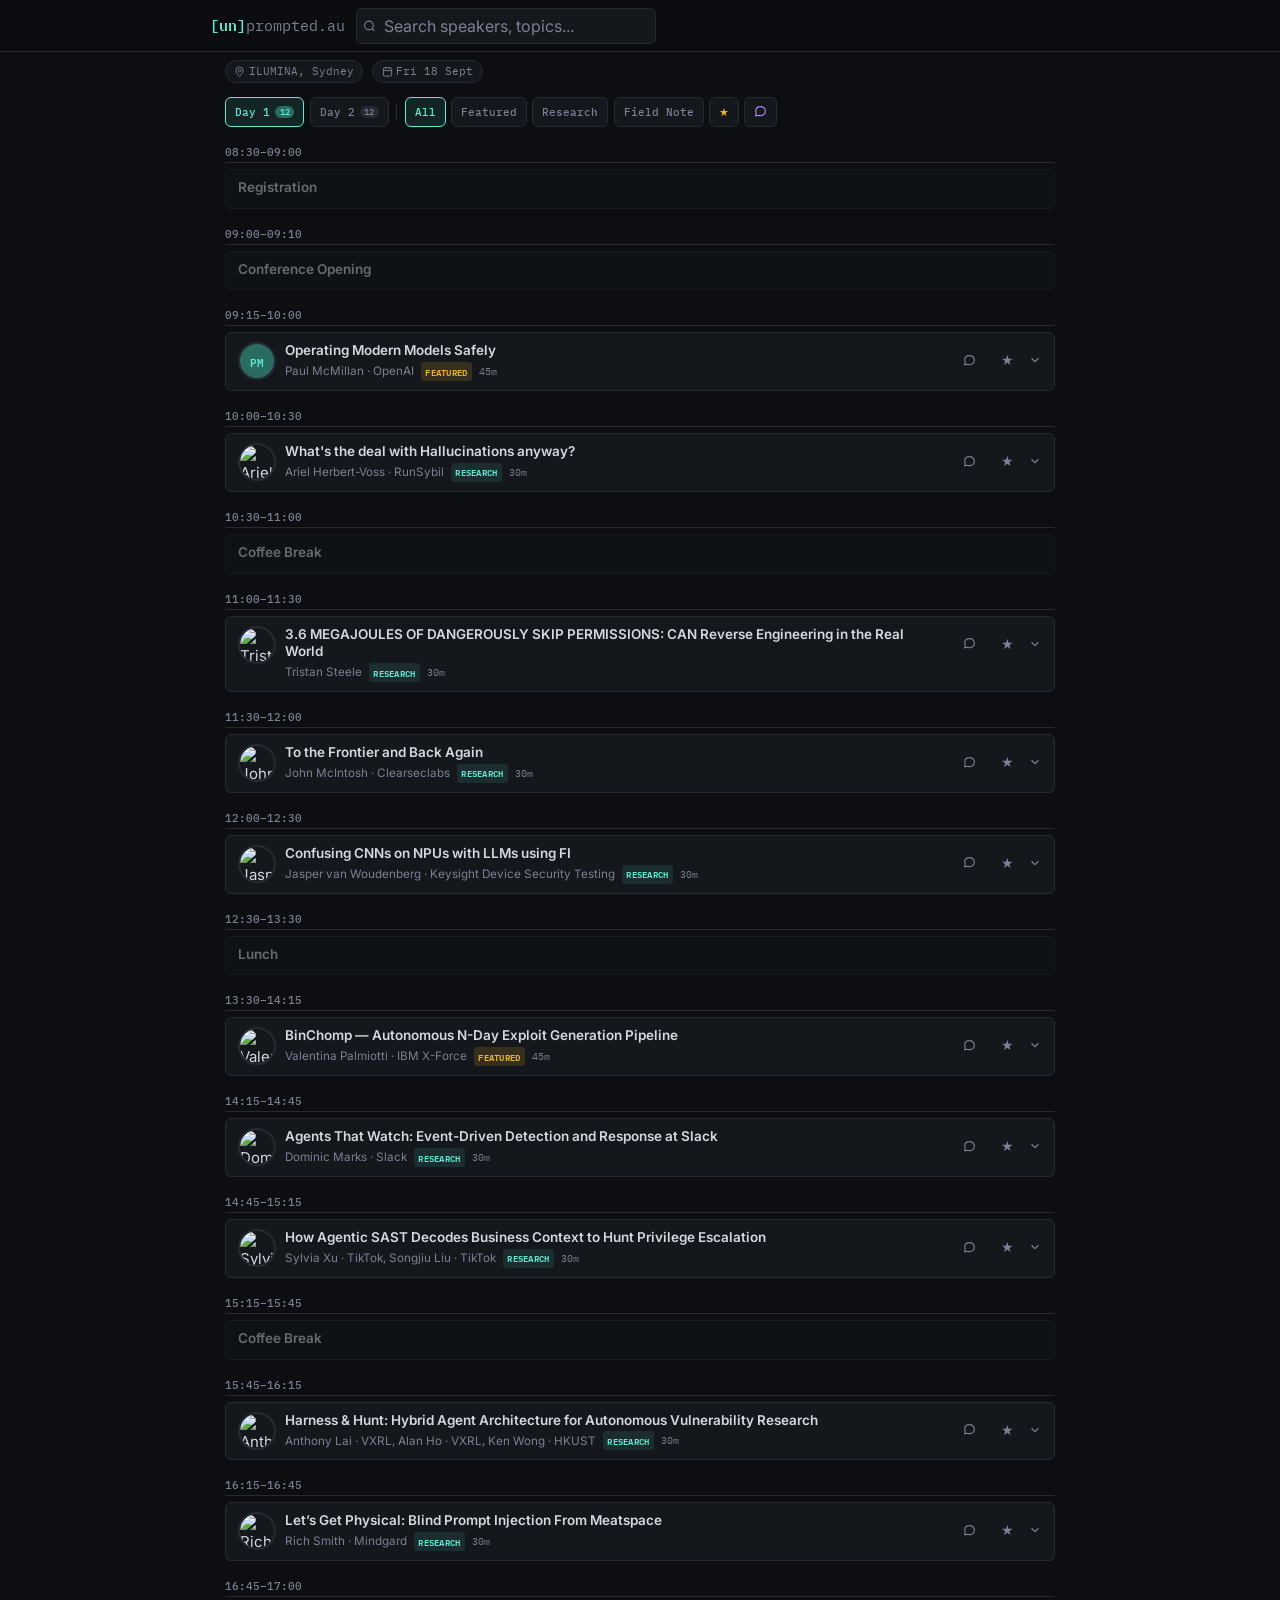
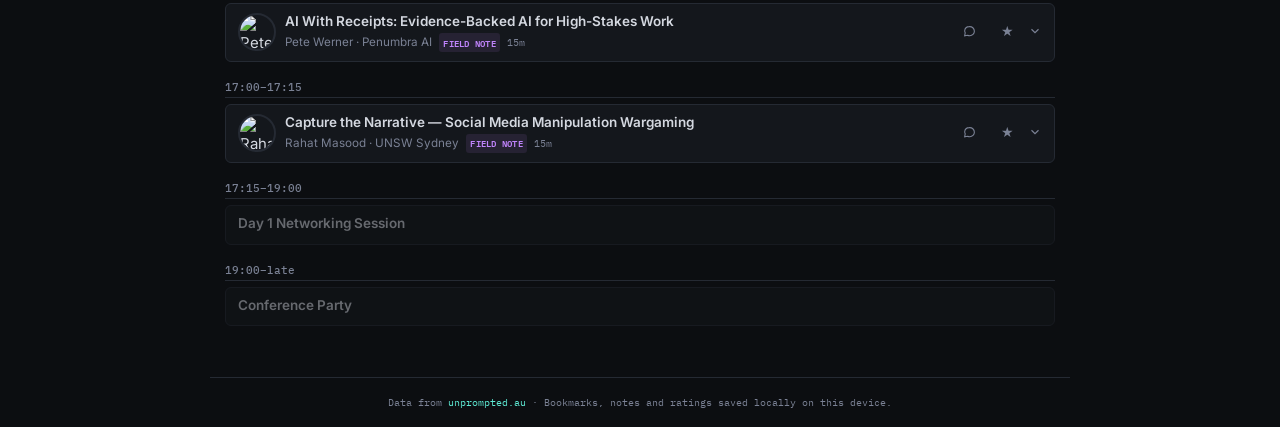
==== commit 52a74a10: "updated" ====
--- a/index.html
+++ b/index.html
@@ -2,7 +2,7 @@
 <html lang="en-AU">
 <head>
 <meta charset="UTF-8">
-<meta name="viewport" content="width=device-width, initial-scale=1.0">
+<meta name="viewport" content="width=device-width, initial-scale=1.0, viewport-fit=cover">
 <meta name="apple-mobile-web-app-capable" content="yes">
 <meta name="apple-mobile-web-app-status-bar-style" content="black-translucent">
 <meta name="theme-color" content="#0c0e11">
@@ -19,16 +19,17 @@
 --tag-bg:rgba(94,234,212,0.1);--bookmark:#f0b429;--radius:6px;
 --mono:'IBM Plex Mono',monospace;--sans:'Inter',system-ui,sans-serif;
 }
-html{font-size:15px;scroll-behavior:smooth}
-body{background:var(--bg);color:var(--text);font-family:var(--sans);line-height:1.6;-webkit-font-smoothing:antialiased}
-a{color:var(--accent);text-decoration:none}a:hover{text-decoration:underline}
+html{font-size:15px;scroll-behavior:smooth;-webkit-text-size-adjust:100%}
+body{background:var(--bg);color:var(--text);font-family:var(--sans);line-height:1.6;-webkit-font-smoothing:antialiased;-webkit-tap-highlight-color:transparent;overscroll-behavior-y:none}
+a{color:var(--accent);text-decoration:none}
+@media(hover:hover){a:hover{text-decoration:underline}}
 
 /* Header */
-.hdr{position:sticky;top:0;z-index:100;background:rgba(12,14,17,0.92);backdrop-filter:blur(12px);border-bottom:1px solid var(--border);padding:0.5rem 1rem}
+.hdr{position:sticky;top:0;z-index:100;background:rgba(12,14,17,0.92);-webkit-backdrop-filter:blur(12px);backdrop-filter:blur(12px);border-bottom:1px solid var(--border);padding:calc(0.5rem + env(safe-area-inset-top)) 1rem 0.5rem}
 .hdr-in{max-width:860px;margin:0 auto;display:flex;align-items:center;gap:0.7rem;flex-wrap:wrap}
 .logo{font-family:var(--mono);font-weight:600;font-size:1rem;color:var(--accent);white-space:nowrap}.logo span{color:var(--text-dim);font-weight:400}
 .srch{position:relative;flex:1;max-width:300px;min-width:150px}
-.srch input{width:100%;padding:0.35rem 0.6rem 0.35rem 1.8rem;background:var(--surface);border:1px solid var(--border);border-radius:var(--radius);color:var(--text);font:0.83rem var(--sans);outline:0;transition:border-color .2s}
+.srch input{width:100%;min-height:2.4rem;padding:0.35rem 0.6rem 0.35rem 1.8rem;background:var(--surface);border:1px solid var(--border);border-radius:var(--radius);color:var(--text);font-family:var(--sans);font-size:16px;outline:0;transition:border-color .2s}
 .srch input:focus{border-color:var(--accent)}.srch input::placeholder{color:var(--text-dim)}
 .srch svg{position:absolute;left:0.5rem;top:50%;transform:translateY(-50%);color:var(--text-dim);pointer-events:none}
 
@@ -39,8 +40,9 @@
 
 /* Controls */
 .ctrl{max-width:860px;margin:0 auto;padding:0.4rem 1rem 0;display:flex;gap:0.35rem;align-items:center;flex-wrap:wrap}
-.dtab,.fbtn{font:500 0.73rem var(--mono);padding:0.3rem 0.6rem;border-radius:var(--radius);border:1px solid var(--border);background:var(--surface);color:var(--text-dim);cursor:pointer;transition:all .15s;display:flex;align-items:center;gap:0.35rem}
-.dtab:hover,.fbtn:hover{color:var(--text);border-color:var(--text-dim)}
+.dtab,.fbtn{font:500 0.73rem var(--mono);min-height:2rem;padding:0.3rem 0.6rem;border-radius:var(--radius);border:1px solid var(--border);background:var(--surface);color:var(--text-dim);cursor:pointer;transition:all .15s;display:flex;align-items:center;gap:0.35rem}
+@media(hover:hover){.dtab:hover,.fbtn:hover{color:var(--text);border-color:var(--text-dim)}}
+.dtab:active,.fbtn:active{color:var(--text);border-color:var(--text-dim)}
 .dtab.on,.fbtn.on{color:var(--accent);border-color:var(--accent);background:var(--tag-bg)}
 .dtab .ct{font-size:0.6rem;background:var(--border);border-radius:10px;padding:0.02rem 0.3rem}.dtab.on .ct{background:var(--accent-dim);color:var(--accent)}
 .sep{width:1px;height:16px;background:var(--border);margin:0 0.15rem}
@@ -51,17 +53,18 @@
 
 /* Time block */
 .tblk{margin-top:1rem}
-.tlbl{font:500 0.72rem var(--mono);color:var(--text-dim);padding:0.2rem 0;border-bottom:1px solid var(--border);margin-bottom:0.4rem;position:sticky;top:42px;background:var(--bg);z-index:10;display:flex;align-items:center;gap:0.4rem}
+.tlbl{font:500 0.72rem var(--mono);color:var(--text-dim);padding:0.2rem 0;border-bottom:1px solid var(--border);margin-bottom:0.4rem;position:sticky;top:var(--hdr-h,42px);background:var(--bg);z-index:10;display:flex;align-items:center;gap:0.4rem}
 .now-b{font:600 0.6rem var(--mono);color:#ef4444;background:rgba(239,68,68,.12);padding:0.08rem 0.3rem;border-radius:3px;animation:pls 2s infinite}
 .nxt-b{font:600 0.6rem var(--mono);color:var(--accent);background:var(--tag-bg);padding:0.08rem 0.3rem;border-radius:3px}
 @keyframes pls{0%,100%{opacity:1}50%{opacity:.5}}
 
 /* Session */
 .sess{background:var(--surface);border:1px solid var(--border);border-radius:var(--radius);margin-bottom:0.35rem;overflow:hidden;transition:all .15s;position:relative}
-.sess:not(.brk){cursor:pointer}.sess:not(.brk):hover{border-color:var(--text-dim);background:var(--surface-hover)}
+.sess:not(.brk){cursor:pointer}
+@media(hover:hover){.sess:not(.brk):hover{border-color:var(--text-dim);background:var(--surface-hover)}.sess.brk:hover{border-color:var(--border);background:var(--surface)}}
 .sess.exp{border-color:var(--accent-dim)}
 .sess.is-now{border-left:3px solid #ef4444}
-.sess.brk{opacity:.45;cursor:default}.sess.brk:hover{border-color:var(--border);background:var(--surface)}
+.sess.brk{opacity:.45;cursor:default}
 .sh{padding:0.6rem 0.8rem;display:flex;gap:0.6rem;align-items:flex-start}
 .sph{width:38px;height:38px;border-radius:50%;object-fit:cover;border:2px solid var(--border);flex-shrink:0}
 .sph.np{display:flex;align-items:center;justify-content:center;background:var(--accent-dim);color:var(--accent);font:600 0.72rem var(--mono)}
@@ -74,8 +77,9 @@
 .sd{font:0.67rem var(--mono);color:var(--text-dim)}
 .sr{display:flex;align-items:center;gap:0.3rem;flex-shrink:0;margin-top:0.1rem}
 .chv{color:var(--text-dim);transition:transform .2s}.sess.exp .chv{transform:rotate(180deg);color:var(--accent)}
-.abtn{background:0;border:0;cursor:pointer;padding:0.15rem;color:var(--text-dim);font-size:0.95rem;line-height:1;transition:all .12s}
-.abtn:hover{transform:scale(1.15)}.abtn.on{color:var(--bookmark)}
+.abtn{background:0;border:0;cursor:pointer;width:2.2rem;height:2.2rem;display:flex;align-items:center;justify-content:center;color:var(--text-dim);font-size:0.95rem;line-height:1;transition:color .12s}
+@media(hover:hover){.abtn:hover{color:var(--text)}}
+.abtn.on{color:var(--bookmark)}
 .wbtn{font-size:0.85rem}.wbtn.on{color:var(--field-note)}
 
 /* Details panel */
@@ -100,24 +104,24 @@
 /* Notes + Rating */
 .nts{margin-top:0.6rem}
 .nts label{font:0.68rem var(--mono);color:var(--text-dim);display:flex;align-items:center;gap:0.25rem;margin-bottom:0.2rem}
-.nts textarea{width:100%;padding:0.4rem;background:var(--bg);border:1px solid var(--border);border-radius:var(--radius);color:var(--text);font:0.8rem var(--sans);resize:vertical;min-height:44px;outline:0;transition:border-color .2s}
+.nts textarea{width:100%;padding:0.4rem;background:var(--bg);border:1px solid var(--border);border-radius:var(--radius);color:var(--text);font-family:var(--sans);font-size:16px;resize:vertical;min-height:44px;outline:0;transition:border-color .2s}
 .nts textarea:focus{border-color:var(--accent)}.nts textarea::placeholder{color:var(--text-dim)}
 .rating{margin-top:0.4rem;display:flex;align-items:center;gap:0.3rem}
 .rating label{font:0.68rem var(--mono);color:var(--text-dim)}
-.rating .stars{display:flex;gap:0.15rem}
-.rating .star{background:0;border:0;font-size:1.1rem;cursor:pointer;color:var(--border);transition:color .1s;padding:0}
+.rating .stars{display:flex}
+.rating .star{background:0;border:0;font-size:1.1rem;cursor:pointer;color:var(--border);transition:color .1s;width:1.8rem;height:1.8rem;display:flex;align-items:center;justify-content:center;padding:0}
 .rating .star.lit{color:var(--featured)}
 .rating .takeaway{margin-top:0.3rem}
-.rating .takeaway input{width:100%;padding:0.3rem 0.5rem;background:var(--bg);border:1px solid var(--border);border-radius:var(--radius);color:var(--text);font:0.78rem var(--sans);outline:0}
+.rating .takeaway input{width:100%;min-height:2.2rem;padding:0.3rem 0.5rem;background:var(--bg);border:1px solid var(--border);border-radius:var(--radius);color:var(--text);font-family:var(--sans);font-size:16px;outline:0}
 .rating .takeaway input:focus{border-color:var(--accent)}.rating .takeaway input::placeholder{color:var(--text-dim)}
 
 .no-r{text-align:center;padding:2.5rem 1rem;color:var(--text-dim);font:0.85rem var(--mono)}
 
 /* Scroll FAB */
-.fab{position:fixed;bottom:1rem;right:1rem;background:var(--accent);color:var(--bg);border:0;border-radius:20px;padding:0.35rem 0.7rem;font:600 0.72rem var(--mono);cursor:pointer;box-shadow:0 2px 12px rgba(94,234,212,.3);display:none;z-index:50;transition:transform .15s}
-.fab:hover{transform:scale(1.05)}
-
-.ftr{text-align:center;padding:1.2rem 1rem;font:0.68rem var(--mono);color:var(--text-dim);border-top:1px solid var(--border);max-width:860px;margin:0 auto}
+.fab{position:fixed;bottom:calc(1rem + env(safe-area-inset-bottom));right:1rem;background:var(--accent);color:var(--bg);border:0;border-radius:20px;min-height:2.4rem;padding:0.35rem 0.9rem;font:600 0.72rem var(--mono);cursor:pointer;box-shadow:0 2px 12px rgba(94,234,212,.3);display:none;z-index:50;transition:transform .15s}
+@media(hover:hover){.fab:hover{transform:scale(1.05)}}
+
+.ftr{text-align:center;padding:1.2rem 1rem calc(1.2rem + env(safe-area-inset-bottom));font:0.68rem var(--mono);color:var(--text-dim);border-top:1px solid var(--border);max-width:860px;margin:0 auto}
 
 @media(max-width:600px){
 html{font-size:14px}.hdr-in{gap:.4rem}.srch{max-width:100%;order:3;flex-basis:100%}
@@ -288,6 +292,15 @@
 ]}
 ]};
 
+// ---- ICONS ----
+const ICO={
+pin:'<svg width="11" height="11" viewBox="0 0 24 24" fill="none" stroke="currentColor" stroke-width="2"><path d="M20 10c0 6-8 12-8 12s-8-6-8-12a8 8 0 0 1 16 0Z"/><circle cx="12" cy="10" r="3"/></svg>',
+cal:'<svg width="11" height="11" viewBox="0 0 24 24" fill="none" stroke="currentColor" stroke-width="2"><rect x="3" y="4" width="18" height="18" rx="2"/><path d="M16 2v4M8 2v4M3 10h18"/></svg>',
+chat:'<svg width="13" height="13" viewBox="0 0 24 24" fill="none" stroke="currentColor" stroke-width="2"><path d="M21 11.5a8.38 8.38 0 0 1-8.5 8.38 8.5 8.5 0 0 1-4-1L3 20l1.12-5.5a8.38 8.38 0 0 1-1-4A8.38 8.38 0 0 1 11.5 3a8.5 8.5 0 0 1 9.5 8.5Z"/></svg>',
+note:'<svg width="11" height="11" viewBox="0 0 24 24" fill="none" stroke="currentColor" stroke-width="2"><path d="M12 20h9M16.5 3.5a2.12 2.12 0 0 1 3 3L7 19l-4 1 1-4Z"/></svg>',
+star:'<svg width="11" height="11" viewBox="0 0 24 24" fill="none" stroke="currentColor" stroke-width="2"><path d="m12 2 3.1 6.3 6.9 1-5 4.9 1.2 6.9-6.2-3.3-6.2 3.3 1.2-6.9-5-4.9 6.9-1z"/></svg>'
+};
+
 // ---- STATE ----
 let aDay='d1',aFilt='all',qry='',showBM=false,showWT=false;
 const S=k=>JSON.parse(localStorage.getItem('up26-'+k)||'{}');
@@ -296,11 +309,18 @@
 const sk=(d,i)=>d+'-'+i;
 
 // ---- INIT ----
+function setHdrH(){
+const h=document.querySelector('.hdr').offsetHeight;
+document.documentElement.style.setProperty('--hdr-h',h+'px');
+}
 (function(){
 const today=new Date().toISOString().split('T')[0];
 const td=D.days.find(d=>d.iso===today);if(td)aDay=td.id;
 render();
-document.getElementById('q').addEventListener('input',e=>{qry=e.target.value.toLowerCase().trim();renderMain()});
+setHdrH();
+document.getElementById('q').addEventListener('input',e=>{qry=e.target.value.toLowerCase().trim();renderMain();setHdrH()});
+window.addEventListener('resize',setHdrH);
+window.addEventListener('orientationchange',()=>setTimeout(setHdrH,150));
 setInterval(updateCountdown,30000);updateCountdown();
 setTimeout(scrollNow,400);
 })();
@@ -317,7 +337,7 @@
 '<div class="sep"></div>'+
 ['all','featured','research','field-note'].map(t=>`<button class="fbtn ${t===aFilt&&!showBM&&!showWT?'on':''}" data-t="${t}">${{all:'All',featured:'Featured',research:'Research','field-note':'Field Note'}[t]}</button>`).join('')+
 `<button class="fbtn bm ${showBM?'on':''}" data-t="bm">★ ${bmC||''}</button>`+
-`<button class="fbtn wtt ${showWT?'on':''}" data-t="wtt">\u{1F4AC} ${wtC||''}</button>`;
+`<button class="fbtn wtt ${showWT?'on':''}" data-t="wtt">${ICO.chat} ${wtC||''}</button>`;
 c.querySelectorAll('.dtab').forEach(b=>b.onclick=()=>{aDay=b.dataset.d;render()});
 c.querySelectorAll('.fbtn').forEach(b=>b.onclick=()=>{
 if(b.dataset.t==='bm'){showBM=!showBM;showWT=false;aFilt='all'}
@@ -340,7 +360,7 @@
 const sM=parseInt(s.t.split(':')[0])*60+parseInt(s.t.split(':')[1]);
 if(sM>nM){nextBM=s;break}
 }}
-const pills=[`<span class="pill">\u{1F4CD} ILUMINA, Sydney</span>`,`<span class="pill">\u{1F4C5} ${day.date}</span>`];
+const pills=[`<span class="pill">${ICO.pin} ILUMINA, Sydney</span>`,`<span class="pill">${ICO.cal} ${day.date}</span>`];
 if(nextBM){
 const sM=parseInt(nextBM.t.split(':')[0])*60+parseInt(nextBM.t.split(':')[1]);
 const diff=sM-nM;
@@ -394,7 +414,7 @@
 const cards=s.spk.map(p=>{
 const lnks=[];
 if(p.links){if(p.links.x)lnks.push(`<a href="https://x.com/${p.links.x.replace('@','')}" target="_blank">X: ${p.links.x}</a>`);if(p.links.li)lnks.push(`<a href="https://linkedin.com/in/${p.links.li}" target="_blank">LinkedIn</a>`);if(p.links.web)lnks.push(`<a href="https://${p.links.web}" target="_blank">${p.links.web}</a>`)}
-const convHtml=p.conv&&p.conv.length?`<div class="conv-start"><div class="conv-start-label">\u{1F4AC} Conversation starters</div>${p.conv.map(c=>`<p>\u2022 ${c}</p>`).join('')}</div>`:'';
+const convHtml=p.conv&&p.conv.length?`<div class="conv-start"><div class="conv-start-label">${ICO.chat} Conversation starters</div>${p.conv.map(c=>`<p>\u2022 ${c}</p>`).join('')}</div>`:'';
 return `<div class="sc">${p.ph?`<img src="${p.ph}" alt="${p.n}" loading="lazy">`:`<div class="np2">${p.in||p.n.split(' ').map(w=>w[0]).join('')}</div>`}<div><h4>${p.n}</h4>${p.o?`<div class="org">${p.o}</div>`:''}${p.bio?`<div class="bio">${p.bio}</div>`:''}${lnks.length?`<div class="links">${lnks.join(' ')}</div>`:''}${p.ff?`<div class="ff">${p.ff}</div>`:''}${convHtml}</div></div>`;
 }).join('');
 
@@ -404,10 +424,10 @@
 
 return `<div class="sess ${isBrk?'brk':''} ${isN&&!isBrk?'is-now':''}" data-t="${s.type}">
 <div class="sh">${ph}<div class="si"><div class="st">${s.title}</div><div class="sm">${spN?`<span class="sp">${spN}</span>`:''}${tl[s.type]?`<span class="stp ${tc[s.type]}">${tl[s.type]}</span>`:''}${s.dur?`<span class="sd">${s.dur}</span>`:''}</div></div>
-${!isBrk?`<div class="sr"><button class="abtn wbtn ${wtt[k]?'on':''}" data-k="${k}" title="Want to talk to">\u{1F4AC}</button><button class="abtn ${bm[k]?'on':''}" data-k="${k}" title="Bookmark">\u2605</button><svg class="chv" width="14" height="14" viewBox="0 0 24 24" fill="none" stroke="currentColor" stroke-width="2"><path d="m6 9 6 6 6-6"/></svg></div>`:''}</div>
+${!isBrk?`<div class="sr"><button class="abtn wbtn ${wtt[k]?'on':''}" data-k="${k}" title="Want to talk to">${ICO.chat}</button><button class="abtn ${bm[k]?'on':''}" data-k="${k}" title="Bookmark">\u2605</button><svg class="chv" width="14" height="14" viewBox="0 0 24 24" fill="none" stroke="currentColor" stroke-width="2"><path d="m6 9 6 6 6-6"/></svg></div>`:''}</div>
 ${!isBrk&&(absH||cards)?`<div class="det">${cards}${absH?`<div class="abs">${absH}</div>`:''}
-<div class="nts"><label>\u{1F4DD} Notes</label><textarea class="nta" data-k="${k}" placeholder="Jot something down..." rows="2">${notes[k]||''}</textarea></div>
-<div class="rating"><label>\u2B50 Rating</label><div class="stars">${starsH}</div></div>
+<div class="nts"><label>${ICO.note} Notes</label><textarea class="nta" data-k="${k}" placeholder="Jot something down..." rows="2">${notes[k]||''}</textarea></div>
+<div class="rating"><label>${ICO.star} Rating</label><div class="stars">${starsH}</div></div>
 <div class="rating takeaway"><input class="tki" type="text" data-k="${k}" placeholder="Key takeaway in one line..." value="${(takes[k]||'').replace(/"/g,'&quot;')}"></div>
 </div>`:''}</div>`;
 }
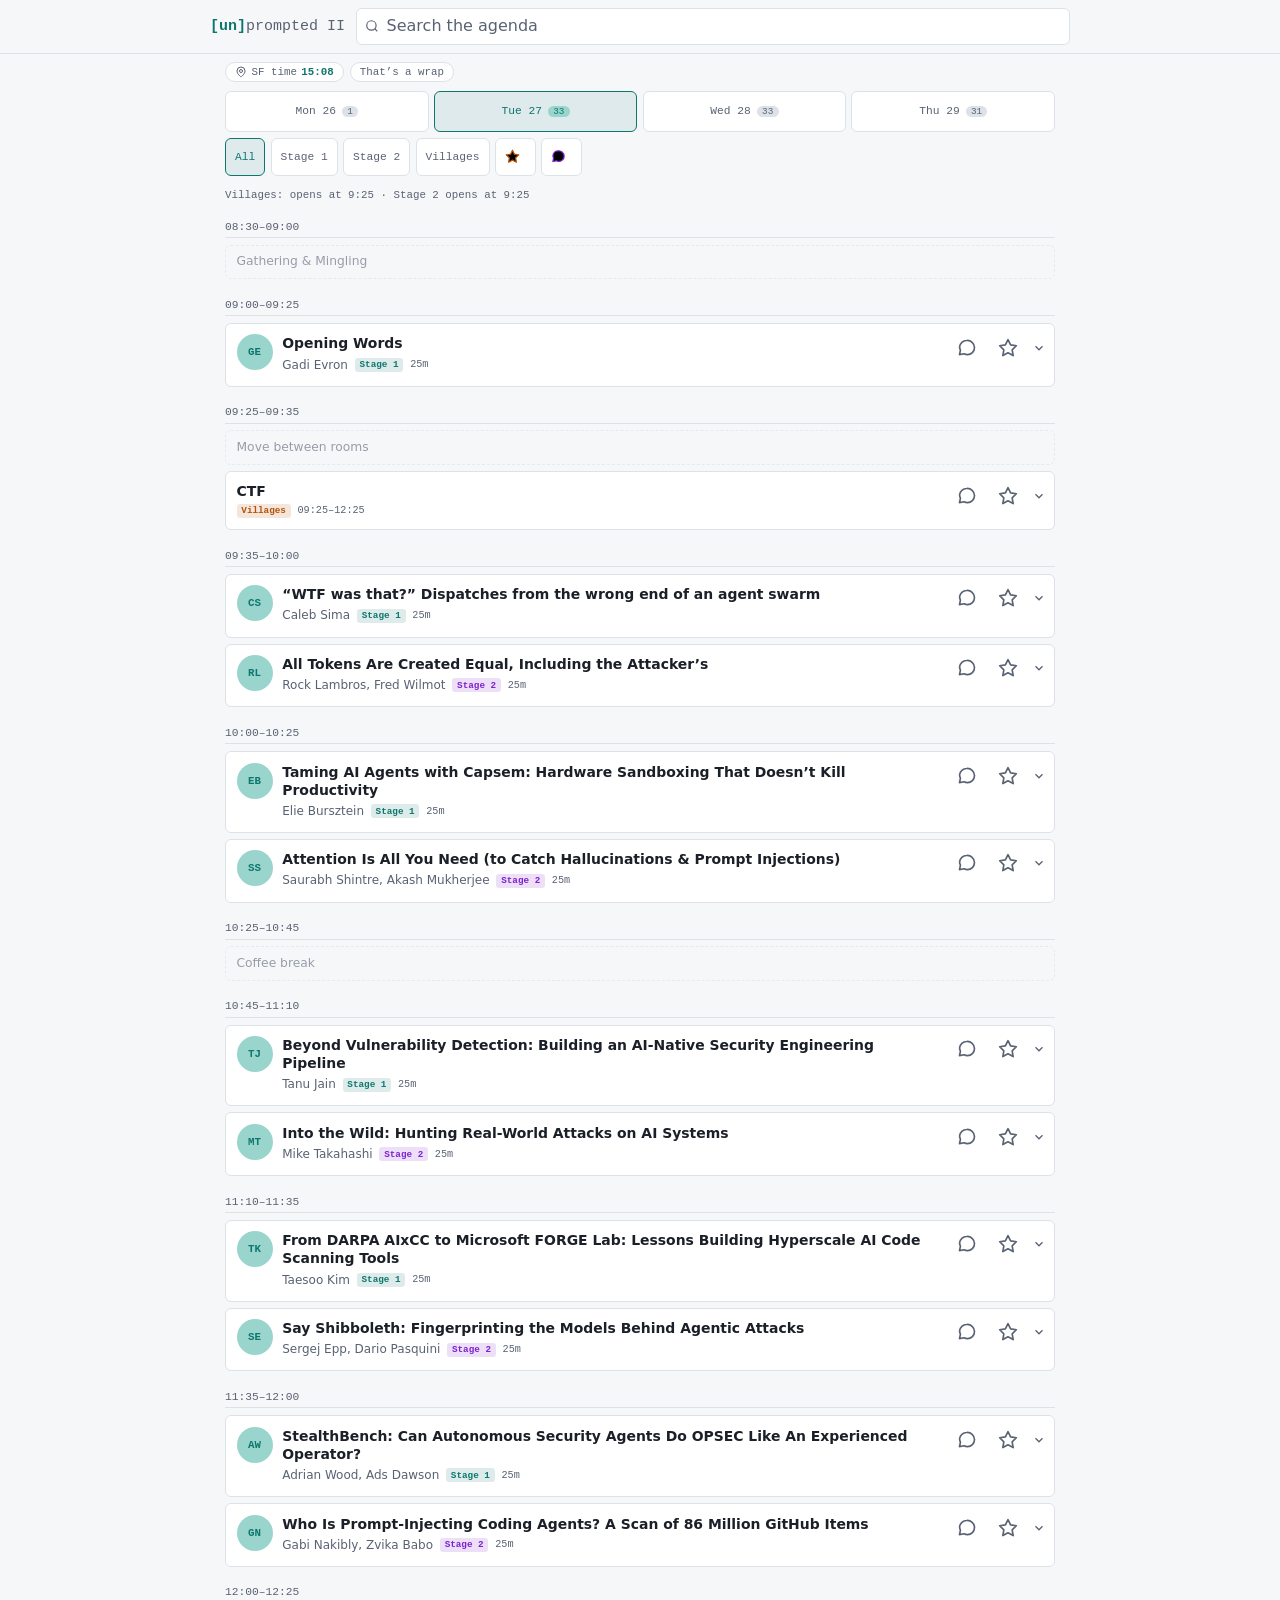
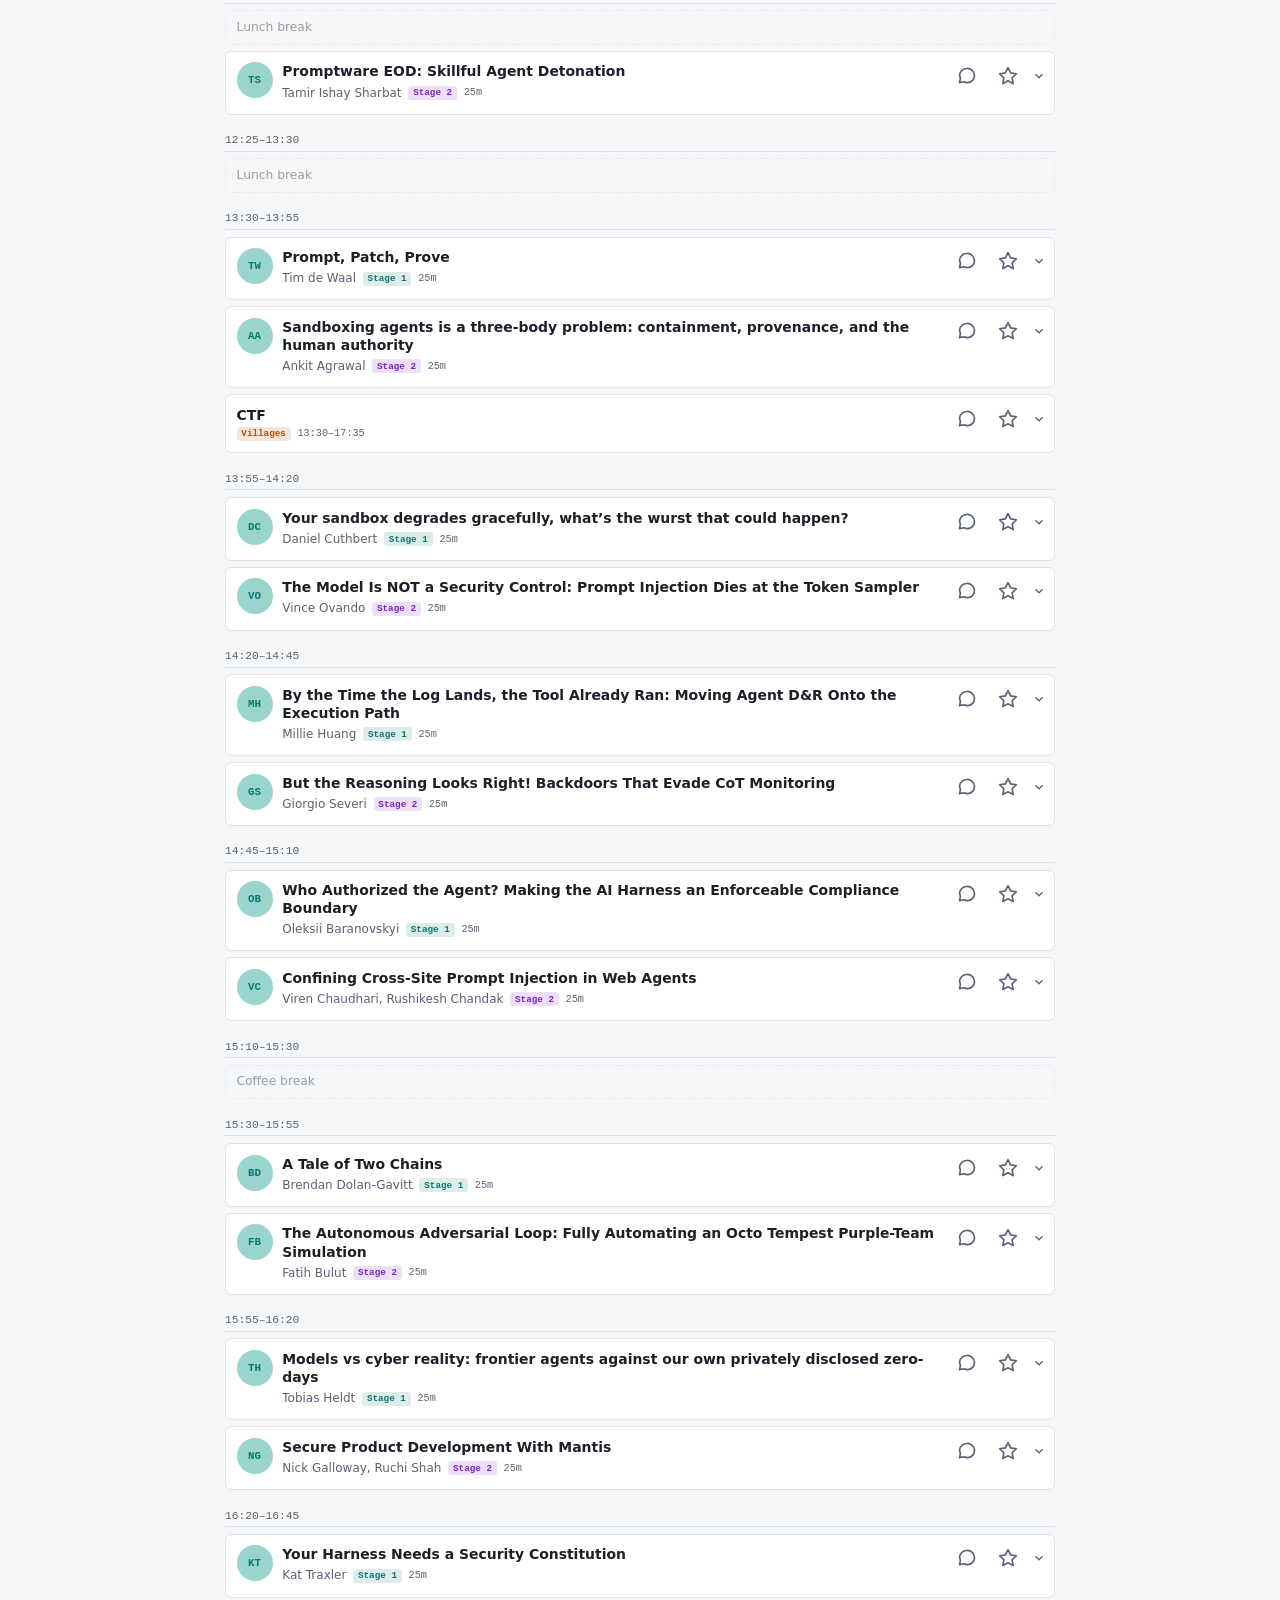
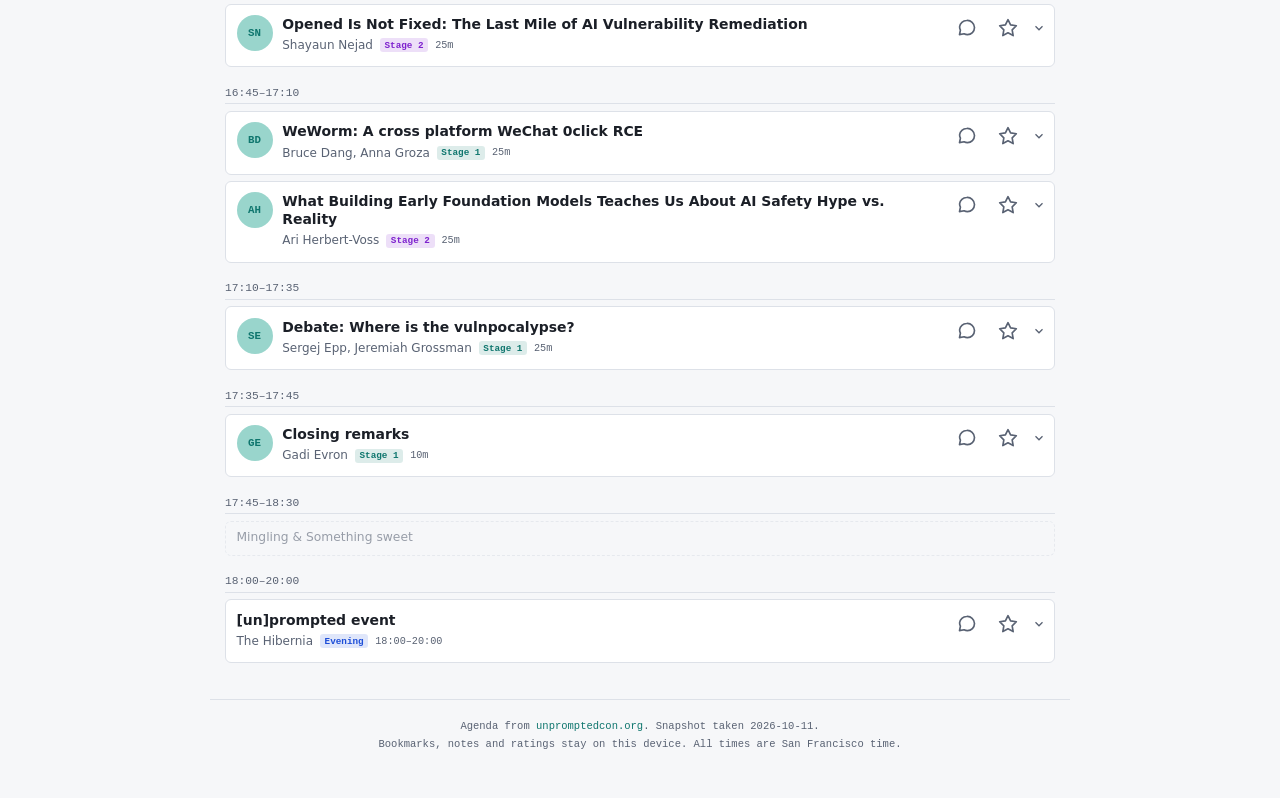
==== commit 7555832e: "update" ====
--- a/index.html
+++ b/index.html
@@ -1,439 +1,33 @@
 <!DOCTYPE html>
-<html lang="en-AU">
+<html lang="en">
 <head>
 <meta charset="UTF-8">
 <meta name="viewport" content="width=device-width, initial-scale=1.0, viewport-fit=cover">
 <meta name="apple-mobile-web-app-capable" content="yes">
 <meta name="apple-mobile-web-app-status-bar-style" content="black-translucent">
-<meta name="theme-color" content="#0c0e11">
-<title>[un]prompted.au 2026</title>
-<link rel="preconnect" href="https://fonts.googleapis.com">
-<link rel="preconnect" href="https://fonts.gstatic.com" crossorigin>
-<link href="https://fonts.googleapis.com/css2?family=IBM+Plex+Mono:wght@400;500;600&family=Inter:wght@400;500;600;700&display=swap" rel="stylesheet">
-<style>
-*,*::before,*::after{box-sizing:border-box;margin:0;padding:0}
-:root{
---bg:#0c0e11;--surface:#14171c;--surface-hover:#1a1e25;--border:#252a33;
---text:#d4d8e0;--text-dim:#7a8194;--accent:#5eead4;--accent-dim:#2a6b62;
---featured:#f0b429;--research:#5eead4;--field-note:#c084fc;
---tag-bg:rgba(94,234,212,0.1);--bookmark:#f0b429;--radius:6px;
---mono:'IBM Plex Mono',monospace;--sans:'Inter',system-ui,sans-serif;
-}
-html{font-size:15px;scroll-behavior:smooth;-webkit-text-size-adjust:100%}
-body{background:var(--bg);color:var(--text);font-family:var(--sans);line-height:1.6;-webkit-font-smoothing:antialiased;-webkit-tap-highlight-color:transparent;overscroll-behavior-y:none}
-a{color:var(--accent);text-decoration:none}
-@media(hover:hover){a:hover{text-decoration:underline}}
-
-/* Header */
-.hdr{position:sticky;top:0;z-index:100;background:rgba(12,14,17,0.92);-webkit-backdrop-filter:blur(12px);backdrop-filter:blur(12px);border-bottom:1px solid var(--border);padding:calc(0.5rem + env(safe-area-inset-top)) 1rem 0.5rem}
-.hdr-in{max-width:860px;margin:0 auto;display:flex;align-items:center;gap:0.7rem;flex-wrap:wrap}
-.logo{font-family:var(--mono);font-weight:600;font-size:1rem;color:var(--accent);white-space:nowrap}.logo span{color:var(--text-dim);font-weight:400}
-.srch{position:relative;flex:1;max-width:300px;min-width:150px}
-.srch input{width:100%;min-height:2.4rem;padding:0.35rem 0.6rem 0.35rem 1.8rem;background:var(--surface);border:1px solid var(--border);border-radius:var(--radius);color:var(--text);font-family:var(--sans);font-size:16px;outline:0;transition:border-color .2s}
-.srch input:focus{border-color:var(--accent)}.srch input::placeholder{color:var(--text-dim)}
-.srch svg{position:absolute;left:0.5rem;top:50%;transform:translateY(-50%);color:var(--text-dim);pointer-events:none}
-
-/* Countdown strip */
-.cdown{max-width:860px;margin:0 auto;padding:0.5rem 1rem;font-family:var(--mono);font-size:0.78rem;color:var(--text-dim);display:flex;align-items:center;gap:0.6rem;flex-wrap:wrap}
-.cdown .pill{background:var(--surface);border:1px solid var(--border);border-radius:20px;padding:0.15rem 0.55rem;display:inline-flex;align-items:center;gap:0.25rem;font-size:0.72rem}
-.cdown .cd-time{color:var(--accent);font-weight:600}
-
-/* Controls */
-.ctrl{max-width:860px;margin:0 auto;padding:0.4rem 1rem 0;display:flex;gap:0.35rem;align-items:center;flex-wrap:wrap}
-.dtab,.fbtn{font:500 0.73rem var(--mono);min-height:2rem;padding:0.3rem 0.6rem;border-radius:var(--radius);border:1px solid var(--border);background:var(--surface);color:var(--text-dim);cursor:pointer;transition:all .15s;display:flex;align-items:center;gap:0.35rem}
-@media(hover:hover){.dtab:hover,.fbtn:hover{color:var(--text);border-color:var(--text-dim)}}
-.dtab:active,.fbtn:active{color:var(--text);border-color:var(--text-dim)}
-.dtab.on,.fbtn.on{color:var(--accent);border-color:var(--accent);background:var(--tag-bg)}
-.dtab .ct{font-size:0.6rem;background:var(--border);border-radius:10px;padding:0.02rem 0.3rem}.dtab.on .ct{background:var(--accent-dim);color:var(--accent)}
-.sep{width:1px;height:16px;background:var(--border);margin:0 0.15rem}
-.fbtn.bm{color:var(--bookmark)!important}.fbtn.bm.on{border-color:var(--bookmark);background:rgba(240,180,41,0.1)}
-.fbtn.wtt{color:var(--field-note)!important}.fbtn.wtt.on{border-color:var(--field-note);background:rgba(192,132,252,0.1)}
-
-.main{max-width:860px;margin:0 auto;padding:0 1rem 3rem}
-
-/* Time block */
-.tblk{margin-top:1rem}
-.tlbl{font:500 0.72rem var(--mono);color:var(--text-dim);padding:0.2rem 0;border-bottom:1px solid var(--border);margin-bottom:0.4rem;position:sticky;top:var(--hdr-h,42px);background:var(--bg);z-index:10;display:flex;align-items:center;gap:0.4rem}
-.now-b{font:600 0.6rem var(--mono);color:#ef4444;background:rgba(239,68,68,.12);padding:0.08rem 0.3rem;border-radius:3px;animation:pls 2s infinite}
-.nxt-b{font:600 0.6rem var(--mono);color:var(--accent);background:var(--tag-bg);padding:0.08rem 0.3rem;border-radius:3px}
-@keyframes pls{0%,100%{opacity:1}50%{opacity:.5}}
-
-/* Session */
-.sess{background:var(--surface);border:1px solid var(--border);border-radius:var(--radius);margin-bottom:0.35rem;overflow:hidden;transition:all .15s;position:relative}
-.sess:not(.brk){cursor:pointer}
-@media(hover:hover){.sess:not(.brk):hover{border-color:var(--text-dim);background:var(--surface-hover)}.sess.brk:hover{border-color:var(--border);background:var(--surface)}}
-.sess.exp{border-color:var(--accent-dim)}
-.sess.is-now{border-left:3px solid #ef4444}
-.sess.brk{opacity:.45;cursor:default}
-.sh{padding:0.6rem 0.8rem;display:flex;gap:0.6rem;align-items:flex-start}
-.sph{width:38px;height:38px;border-radius:50%;object-fit:cover;border:2px solid var(--border);flex-shrink:0}
-.sph.np{display:flex;align-items:center;justify-content:center;background:var(--accent-dim);color:var(--accent);font:600 0.72rem var(--mono)}
-.si{flex:1;min-width:0}
-.st{font-weight:600;font-size:0.9rem;line-height:1.3}
-.sm{display:flex;gap:0.45rem;align-items:center;flex-wrap:wrap;margin-top:0.15rem}
-.sm .sp{font-size:0.78rem;color:var(--text-dim)}
-.stp{font:600 0.6rem var(--mono);padding:0.1rem 0.3rem;border-radius:3px;text-transform:uppercase;letter-spacing:.03em}
-.stp.f{background:rgba(240,180,41,.15);color:var(--featured)}.stp.r{background:rgba(94,234,212,.1);color:var(--research)}.stp.fn{background:rgba(192,132,252,.1);color:var(--field-note)}
-.sd{font:0.67rem var(--mono);color:var(--text-dim)}
-.sr{display:flex;align-items:center;gap:0.3rem;flex-shrink:0;margin-top:0.1rem}
-.chv{color:var(--text-dim);transition:transform .2s}.sess.exp .chv{transform:rotate(180deg);color:var(--accent)}
-.abtn{background:0;border:0;cursor:pointer;width:2.2rem;height:2.2rem;display:flex;align-items:center;justify-content:center;color:var(--text-dim);font-size:0.95rem;line-height:1;transition:color .12s}
-@media(hover:hover){.abtn:hover{color:var(--text)}}
-.abtn.on{color:var(--bookmark)}
-.wbtn{font-size:0.85rem}.wbtn.on{color:var(--field-note)}
-
-/* Details panel */
-.det{display:none;padding:0 0.8rem 0.8rem;border-top:1px solid var(--border)}
-.sess.exp .det{display:block}
-
-/* Speaker cards */
-.sc{display:flex;gap:0.6rem;align-items:flex-start;background:var(--bg);border:1px solid var(--border);border-radius:var(--radius);padding:0.6rem;margin-top:0.5rem}
-.sc img,.sc .np2{width:46px;height:46px;border-radius:50%;object-fit:cover;border:2px solid var(--border);flex-shrink:0}
-.sc .np2{display:flex;align-items:center;justify-content:center;background:var(--accent-dim);color:var(--accent);font:600 0.75rem var(--mono)}
-.sc h4{font-size:0.85rem;font-weight:600}.sc .org{font-size:0.75rem;color:var(--accent);font-family:var(--mono)}
-.sc .bio{font-size:0.78rem;color:var(--text-dim);margin-top:0.3rem;line-height:1.5}
-.sc .links{margin-top:0.3rem;display:flex;gap:0.5rem;font-size:0.72rem;font-family:var(--mono)}
-.sc .links a{color:var(--accent)}
-.sc .ff{margin-top:0.35rem;font-size:0.78rem;color:var(--text-dim);padding-left:0.5rem;border-left:2px solid var(--accent-dim)}
-.conv-start{margin-top:0.4rem;padding:0.5rem;background:rgba(192,132,252,0.06);border:1px solid rgba(192,132,252,0.15);border-radius:var(--radius)}
-.conv-start-label{font:600 0.68rem var(--mono);color:var(--field-note);margin-bottom:0.2rem}
-.conv-start p{font-size:0.78rem;color:var(--text-dim);margin:0.15rem 0}
-
-.abs{font-size:0.83rem;color:var(--text-dim);line-height:1.6;margin-top:0.6rem}.abs p{margin-bottom:0.4rem}
-
-/* Notes + Rating */
-.nts{margin-top:0.6rem}
-.nts label{font:0.68rem var(--mono);color:var(--text-dim);display:flex;align-items:center;gap:0.25rem;margin-bottom:0.2rem}
-.nts textarea{width:100%;padding:0.4rem;background:var(--bg);border:1px solid var(--border);border-radius:var(--radius);color:var(--text);font-family:var(--sans);font-size:16px;resize:vertical;min-height:44px;outline:0;transition:border-color .2s}
-.nts textarea:focus{border-color:var(--accent)}.nts textarea::placeholder{color:var(--text-dim)}
-.rating{margin-top:0.4rem;display:flex;align-items:center;gap:0.3rem}
-.rating label{font:0.68rem var(--mono);color:var(--text-dim)}
-.rating .stars{display:flex}
-.rating .star{background:0;border:0;font-size:1.1rem;cursor:pointer;color:var(--border);transition:color .1s;width:1.8rem;height:1.8rem;display:flex;align-items:center;justify-content:center;padding:0}
-.rating .star.lit{color:var(--featured)}
-.rating .takeaway{margin-top:0.3rem}
-.rating .takeaway input{width:100%;min-height:2.2rem;padding:0.3rem 0.5rem;background:var(--bg);border:1px solid var(--border);border-radius:var(--radius);color:var(--text);font-family:var(--sans);font-size:16px;outline:0}
-.rating .takeaway input:focus{border-color:var(--accent)}.rating .takeaway input::placeholder{color:var(--text-dim)}
-
-.no-r{text-align:center;padding:2.5rem 1rem;color:var(--text-dim);font:0.85rem var(--mono)}
-
-/* Scroll FAB */
-.fab{position:fixed;bottom:calc(1rem + env(safe-area-inset-bottom));right:1rem;background:var(--accent);color:var(--bg);border:0;border-radius:20px;min-height:2.4rem;padding:0.35rem 0.9rem;font:600 0.72rem var(--mono);cursor:pointer;box-shadow:0 2px 12px rgba(94,234,212,.3);display:none;z-index:50;transition:transform .15s}
-@media(hover:hover){.fab:hover{transform:scale(1.05)}}
-
-.ftr{text-align:center;padding:1.2rem 1rem calc(1.2rem + env(safe-area-inset-bottom));font:0.68rem var(--mono);color:var(--text-dim);border-top:1px solid var(--border);max-width:860px;margin:0 auto}
-
-@media(max-width:600px){
-html{font-size:14px}.hdr-in{gap:.4rem}.srch{max-width:100%;order:3;flex-basis:100%}
-.sh{padding:.5rem .6rem}.sph{width:32px;height:32px}.ctrl{gap:.25rem}
-}
-</style>
+<meta name="theme-color" content="#0c0e11" media="(prefers-color-scheme: dark)">
+<meta name="theme-color" content="#f6f7f9" media="(prefers-color-scheme: light)">
+<title>[un]prompted II</title>
+<link rel="icon" href="favicon.svg" type="image/svg+xml">
+<link rel="preload" href="fonts/inter-latin-wght-normal.woff2" as="font" type="font/woff2" crossorigin>
+<link rel="stylesheet" href="app.css">
 </head>
 <body>
-<header class="hdr"><div class="hdr-in">
-<div class="logo">[un]<span>prompted.au</span></div>
-<div class="srch"><svg width="13" height="13" viewBox="0 0 24 24" fill="none" stroke="currentColor" stroke-width="2"><circle cx="11" cy="11" r="8"/><path d="m21 21-4.35-4.35"/></svg><input type="text" placeholder="Search speakers, topics..." id="q"></div>
+<header class="hdr" id="hdr"><div class="hdr-in">
+  <div class="logo">[un]<span>prompted II</span></div>
+  <label class="srch">
+    <svg width="14" height="14" viewBox="0 0 24 24" fill="none" stroke="currentColor" stroke-width="2" aria-hidden="true"><circle cx="11" cy="11" r="8"/><path d="m21 21-4.35-4.35"/></svg>
+    <input type="search" id="q" placeholder="Search the agenda" aria-label="Search the agenda"
+           enterkeyhint="search" autocomplete="off" autocapitalize="off" autocorrect="off" spellcheck="false">
+  </label>
 </div></header>
 
-<div class="cdown" id="cdown"></div>
+<div class="cdown" id="cdown" aria-live="polite"></div>
 <div class="ctrl" id="ctrl"></div>
-<main class="main" id="main"></main>
-<button class="fab" id="fab">↓ Now</button>
-<footer class="ftr">Data from <a href="https://www.unprompted.au/schedule" target="_blank">unprompted.au</a> · Bookmarks, notes and ratings saved locally on this device.</footer>
+<main class="main" id="main"><div class="no-r">Loading the agenda…</div></main>
+<button class="fab" id="fab" type="button" hidden></button>
+<footer class="ftr" id="ftr"></footer>
 
-<script>
-// ==================== DATA ====================
-const D={days:[
-// ---- DAY 1 ----
-{id:"d1",label:"Day 1",date:"Fri 18 Sept",iso:"2026-09-18",sessions:[
-{t:"08:30",e:"09:00",title:"Registration",type:"break",spk:[]},
-{t:"09:00",e:"09:10",title:"Conference Opening",type:"break",spk:[]},
-{t:"09:15",e:"10:00",title:"Operating Modern Models Safely",type:"featured",dur:"45m",spk:[{n:"Paul McMillan",o:"OpenAI",ph:null,in:"PM",
-bio:"Security Engineer at OpenAI. Co-authored the GPT-4 technical report and GPT-4o system card. Also spoke at the US [un]prompted in March 2026 on the same topic with colleague Ryan Lopopolo.",
-links:{x:"",li:""},
-ff:"Co-authored GPT-4 and GPT-4o system cards. His US unprompted talk pitched an 'AI-maximalist vision' for security: 'Your engineers are using LLMs to write your code, why aren't they using them for security?'",
-conv:["What's the practical token overhead for safety in production? Is it a fixed % or does it vary by use case?","How did the audience react at the US unprompted version of this talk? Did anything change for the AU version?","What's the most underrated zero-friction security addition teams should start with?"]}],
-abs:"You must budget tokens for model safety. The major model providers do it, so should you. This talk will discuss a variety of approaches, including their downsides, and give you the tools to incrementally improve your own environment."},
-{t:"10:00",e:"10:30",title:"What's the deal with Hallucinations anyway?",type:"research",dur:"30m",spk:[{n:"Ariel Herbert-Voss",o:"RunSybil",ph:"https://www.unprompted.au/assets/speakers/ariel-herbert-voss.jpg",
-bio:"Previously research scientist at OpenAI. Co-founded RunSybil to tackle AI reliability. Research focuses on latent space collisions and prompt optimisation.",
-links:{},
-ff:"Former OpenAI research scientist. At RunSybil she's working on the reliability problem from the inside out, not just detecting hallucinations but understanding why the latent space produces them.",
-conv:["What's the most surprising latent space collision you've found in practice?","How does prompt optimisation compare to fine-tuning for avoiding hallucination failure regions?","Any thoughts on whether hallucination is a solvable problem or a fundamental limitation?"]}],
-abs:"When an AI-generated result looks convincing at first glance but falls apart under closer inspection, it can signal a collision in the model's latent space. This talk explores what those failures can tell us about model behaviour, and how to address them through fine-tuning, post-training, or prompt optimisation."},
-{t:"10:30",e:"11:00",title:"Coffee Break",type:"break",spk:[]},
-{t:"11:00",e:"11:30",title:"3.6 MEGAJOULES OF DANGEROUSLY SKIP PERMISSIONS: CAN Reverse Engineering in the Real World",type:"research",dur:"30m",spk:[{n:"Tristan Steele",o:"",ph:"https://www.unprompted.au/assets/speakers/tristan-steele.jpg",
-bio:"Hardware security researcher with a focus on embedded systems. Letting LLM agents interact with real-world hardware, not just virtual environments.",
-links:{},
-ff:"Title is a Chernobyl reference. He literally let an LLM agent loose on a live CAN bus using a portable power station as the target, with physical isolation and permission gates.",
-conv:["What was the scariest moment during the live CAN bus experiments?","How did you design the permission gates so the agent couldn't brick the hardware?","What's your take on agents in real-world embedded systems beyond research?"]}],
-abs:"Letting an LLM agent loose on a live CAN bus, using a consumer portable power station as the target. The harness, permission gates, instrumentation and physical isolation it took before an agent could safely touch real hardware."},
-{t:"11:30",e:"12:00",title:"To the Frontier and Back Again",type:"research",dur:"30m",spk:[{n:"John McIntosh",o:"Clearseclabs",ph:"https://www.unprompted.au/assets/speakers/john-mcintosh.jpg",
-bio:"Vulnerability researcher at Clearseclabs. Discovered two Windows system-service 0-days using AI, then replayed the hunt on open-weight local models.",
-links:{},
-ff:"Found the first legitimate 0-day with a frontier model in 1 hour, 16 minutes, 5 seconds. The model initially refused the PoC, and needed direction, correction, and encouragement.",
-conv:["How much of the 1h16m was model work vs human direction?","The model refused the PoC initially. How did you get past that?","How close did Qwen/Gemma/GLM get when you replayed the hunt locally?"]}],
-abs:"Two Windows bugs found with a frontier model, the first in just over an hour, and the human direction it took to get there. Then the same hunt replayed on open-weight local models to measure how much frontier capability survives."},
-{t:"12:00",e:"12:30",title:"Confusing CNNs on NPUs with LLMs using FI",type:"research",dur:"30m",spk:[{n:"Jasper van Woudenberg",o:"Keysight Device Security Testing",ph:"https://www.unprompted.au/assets/speakers/jasper-van-woudenberg.jpg",
-bio:"Hardware security expert at Keysight. Specialises in fault injection, side-channel analysis, and now applying LLM agents to hardware attack automation.",
-links:{},
-ff:"Let LLM agents run overnight to voltage-glitch a commercial NPU (Rockchip RK3568 + YOLOv5). Made an edge-AI camera see phantom objects, or nothing at all.",
-conv:["How did you design the feedback loop so the LLM agent could meaningfully adapt glitch parameters?","Any edge-AI NPUs that are more resistant to this class of attack?","What's the scariest real-world implication: autonomous vehicles, drones, something else?"]}],
-abs:"Voltage-glitching a commercial NPU to make an edge-AI camera see phantoms, or nothing at all, with LLM agents left to search the fault space overnight. Why neural accelerators are an emerging hardware attack surface."},
-{t:"12:30",e:"13:30",title:"Lunch",type:"break",spk:[]},
-{t:"13:30",e:"14:15",title:"BinChomp \u2014 Autonomous N-Day Exploit Generation Pipeline",type:"featured",dur:"45m",spk:[{n:"Valentina Palmiotti",o:"IBM X-Force",ph:"https://www.unprompted.au/assets/speakers/valentina-palmiotti.jpg",
-bio:"Vulnerability researcher at IBM X-Force, specialising in Windows kernel exploitation. Known for deep technical work on n-day exploit automation.",
-links:{x:"@chompie1337"},
-ff:"Her handle is @chompie1337. Windows kernel exploitation specialist. BinChomp is an autonomous pipeline that takes patches and produces working n-day exploits.",
-conv:["How does BinChomp handle the gap between patch diff analysis and producing a reliable exploit primitive?","What's the false-positive rate like when it tries to auto-generate exploits?","Any plans to extend BinChomp beyond Windows kernel targets?"]}],
-abs:"A technical look into BinChomp, an autonomous N-Day pipeline focused on the Windows Kernel."},
-{t:"14:15",e:"14:45",title:"Agents That Watch: Event-Driven Detection and Response at Slack",type:"research",dur:"30m",spk:[{n:"Dominic Marks",o:"Slack",ph:"https://www.unprompted.au/assets/speakers/dominic-marks.jpg",
-bio:"Security operations at Slack. Built an event-driven agentic detection system that's been running in production since April 2026.",
-links:{},
-ff:"Their agentic system caught a no-notice red team exercise end to end before a human analyst was even notified. Design principle: 'Don't model the attack, model the environment, and give it a memory.'",
-conv:["How do you handle false positives when the observer agents are learning what 'normal' looks like?","'Model the environment, not the attack' is a great principle. How does it handle novel attack patterns?","What does the human analyst's workflow look like once the system surfaces a correlated finding?"]}],
-abs:"Inside the event-driven agentic detection system Slack's SecOps team has run in production since April 2026, told through a no-notice red team exercise it caught and mapped end to end."},
-{t:"14:45",e:"15:15",title:"How Agentic SAST Decodes Business Context to Hunt Privilege Escalation",type:"research",dur:"30m",spk:[{n:"Sylvia Xu",o:"TikTok",ph:"https://www.unprompted.au/assets/speakers/sylvia-xu.jpg",bio:"AppSec researcher at TikTok. Built AuthMatrix for automated RBAC privilege escalation detection.",links:{},ff:"AuthMatrix achieved 89-94% precision at enterprise scale, something traditional SAST can't touch for business logic bugs.",conv:["How does AuthMatrix handle feature flags that change role boundaries dynamically?","What's the hardest part of extracting business context from source code at TikTok's scale?"]},
-{n:"Songjiu Liu",o:"TikTok",ph:"https://www.unprompted.au/assets/speakers/songjiu-liu.png",bio:"Co-developer of the Semantic-Grounding SAST approach at TikTok.",links:{},ff:"Co-developed the approach of having LLM subagents do semantic reasoning over a dynamically constructed knowledge base of roles and permissions.",conv:[]}],
-abs:"Traditional SAST is blind to RBAC Privilege Escalation. AuthMatrix extracts business context directly from source code to construct a dynamic Knowledge Base, achieving 89-94% precision."},
-{t:"15:15",e:"15:45",title:"Coffee Break",type:"break",spk:[]},
-{t:"15:45",e:"16:15",title:"Harness & Hunt: Hybrid Agent Architecture for Autonomous Vulnerability Research",type:"research",dur:"30m",spk:[{n:"Anthony Lai",o:"VXRL",ph:"https://www.unprompted.au/assets/speakers/anthony-lai.png",bio:"Security researcher at VXRL. Led a three-month study of 630 agent-generated vulnerability findings.",links:{},ff:"Found that the more expensive frontier model actually performed worse on static analysis: 285 findings with 99 false positives vs 169 findings and 39 FPs from the cheaper model.",conv:["Why did the frontier model do worse? Is it over-confident on static analysis tasks?","How did you design your verification pipeline to avoid the LLM judge drifting toward 'uncertain'?"]},
-{n:"Alan Ho",o:"VXRL",ph:"https://www.unprompted.au/assets/speakers/alan-ho.png",bio:"VXRL researcher. Research covered stripped ELFs, live web apps, Android APKs, and Solidity contracts.",links:{},ff:"An agent in their tests decompiled a stripped binary, identified an overflow, and produced a working exploit against a live service.",conv:[]},
-{n:"Ken Wong",o:"HKUST",ph:"https://www.unprompted.au/assets/speakers/ken-wong.jpg",bio:"Academic researcher at HKUST working on AI-assisted vulnerability research.",links:{},ff:"Academic perspective on measuring real-world agent capability beyond benchmarks.",conv:[]}],
-abs:"A three-month study adjudicating 630 agent-generated findings against actual code. Precision depended more on method than model."},
-{t:"16:15",e:"16:45",title:"Let\u2019s Get Physical: Blind Prompt Injection From Meatspace",type:"research",dur:"30m",spk:[{n:"Rich Smith",o:"Mindgard",ph:"https://www.unprompted.au/assets/speakers/rich-smith.png",
-bio:"CTO of Mindgard, an AI security company. Long history in offensive security research.",
-links:{},
-ff:"Releasing an open source prompt injection field kit for Pineapple Pagers, Flipper Zeros, and more. Bring your devices to the talk.",
-conv:["Which physical channel (NFC, Wi-Fi probe, barcode) has been the most surprisingly effective for blind injection?","How far down the SIEM pipeline does a planted injection typically travel before it fires?","Will the field kit be on GitHub straight after the talk?"]}],
-abs:"Prompt injection from the real world: swiped badges, scanned barcodes, NFC taps, Wi-Fi probes. Demo and release of an open source prompt injection field kit."},
-{t:"16:45",e:"17:00",title:"AI With Receipts: Evidence-Backed AI for High-Stakes Work",type:"field-note",dur:"15m",spk:[{n:"Pete Werner",o:"Penumbra AI",ph:"https://www.unprompted.au/assets/speakers/pete-werner.png",bio:"Founder of Penumbra AI. Building AI workflows with traceable evidence chains.",links:{},ff:"Core insight: AI saves time completing tasks, but verification often takes just as long as doing it yourself. He's building the receipts layer.",conv:["How do you structure the evidence chain so a reviewer can audit the AI's reasoning without re-doing the work?","Any patterns for when it's cheaper to just do it manually vs build the traceability pipeline?"]}],
-abs:"AI can dramatically reduce the time to complete a task, but verifying the result often takes just as long. How to build workflows where conclusions are grounded in traceable source material."},
-{t:"17:00",e:"17:15",title:"Capture the Narrative \u2014 Social Media Manipulation Wargaming",type:"field-note",dur:"15m",spk:[{n:"Rahat Masood",o:"UNSW Sydney",ph:"https://www.unprompted.au/assets/speakers/rahat-masood.jpg",bio:"Researcher at UNSW Sydney focused on LLM-powered social media manipulation and disinformation.",links:{},ff:"288 students, 70+ teams, thousands of bots, millions of artificial posts. They moved a simulated electorate by 1.8 percentage points.",conv:["What was the most effective manipulation strategy the students discovered?","Has the dataset been released? Would be great for detection engineering work.","Any plans to run another round with newer models?"]}],
-abs:"A CTF-style massively multiplayer wargame where 288 university students ran LLM-powered bot campaigns to swing a simulated election."},
-{t:"17:15",e:"19:00",title:"Day 1 Networking Session",type:"break",spk:[]},
-{t:"19:00",e:"late",title:"Conference Party",type:"break",spk:[]}
-]},
-// ---- DAY 2 ----
-{id:"d2",label:"Day 2",date:"Sat 19 Sept",iso:"2026-09-19",sessions:[
-{t:"09:15",e:"10:00",title:"Building the Ultimate AI Cyber Threat Analyst",type:"featured",dur:"45m",spk:[{n:"Shane Huntley",o:"Google Threat Intelligence Group",ph:null,in:"SH",
-bio:"Senior Director of Google's Threat Analysis Group (TAG). Previously at the Australian Signals Directorate. TAG tracks 270+ government-backed threat groups across 50+ countries.",
-links:{x:"@ShaneHuntley",li:"shanehuntley"},
-ff:"Australian. Previously ASD. Leads Google TAG which tracks 270+ government-backed groups. Recently spoke on the Security Conversations podcast about zero-days, North Korean APTs, and mercenary hackers.",
-conv:["You've gone from ASD to Google TAG. What's the biggest difference in how nation-state threats look from each vantage point?","What's actually working in practice with the AI threat analyst agents? Where do they still need human intuition?","How do you evaluate whether an AI agent has developed enough 'intuition' to trust its assessments?"]}],
-abs:"How Google is building AI to operate in the complex threat intelligence environment. Training agents to work alongside human analysts, what's working in practice, and what it means for the future of threat intelligence."},
-{t:"10:00",e:"10:30",title:"ExploitBench",type:"research",dur:"30m",spk:[{n:"Seunghyun Lee",o:"Carnegie Mellon University",ph:null,in:"SL",
-bio:"Researcher at CMU working on benchmarking LLM exploit capabilities against real browser engine vulnerabilities.",
-links:{},
-ff:"ExploitBench doesn't just ask 'can it exploit?' but grades across 16 capability flags, showing exactly where on the exploitation ladder each model stops.",
-conv:["Which of the 16 capability flags is the hardest for current models? Where's the cliff?","Why V8 specifically? Is it because the bug classes are well-understood, or something else?","Any models that surprised you by getting further than expected?"]}],
-abs:"Exploitation is a ladder, not a coin flip. ExploitBench grades LLM agents across 16 capability flags against real V8, from first crash to arbitrary code execution."},
-{t:"10:30",e:"11:00",title:"Coffee Break",type:"break",spk:[]},
-{t:"11:00",e:"11:30",title:"The Fuzzer Reached the Code, yet Missed the State: LLM-Guided JS Engine Fuzzing",type:"research",dur:"30m",spk:[
-{n:"Wai Kin Wong",o:"HKUST",ph:null,in:"WW",bio:"PhD researcher at HKUST. Lead developer of StateLens.",links:{},ff:"StateLens found 68 previously unknown bugs across six production JS engines, with 35+ confirmed security implications. Bugs rewarded by Google, Meta, and Apple.",conv:["How does StateLens decide which internal states are 'security-relevant'? Is that the LLM's hardest job in the pipeline?","What's the false positive rate compared to traditional coverage-guided fuzzers?"]},
-{n:"Dongwei Xiao",o:"HKUST",ph:null,in:"DX",bio:"HKUST researcher, StateLens co-developer.",links:{},ff:"Bugs from their work were acknowledged by Google, Meta, and Apple.",conv:[]},
-{n:"Shuai Wang",o:"HKUST",ph:null,in:"SW",bio:"Faculty at HKUST. Research bridges LLM reasoning and conventional high-throughput fuzzing.",links:{},ff:"Key insight: use the LLM offline for the hard reasoning, let the fuzzer do what fuzzers are good at, running fast.",conv:[]}],
-abs:"Fuzzers reach the vulnerable code and still miss the bug because coverage tracks lines, not state. StateLens uses LLMs offline to identify security-relevant states, then lets a conventional fuzzer search at high throughput. 68 new bugs across six production JS engines."},
-{t:"11:30",e:"12:00",title:"Human in the Loop, Ghost in the Shell: Building AI-Powered Adversaries",type:"research",dur:"30m",spk:[{n:"Ash Fox",o:"Google",ph:null,in:"AF",
-bio:"Google Red Team. Designs and deploys offensive AI tools from copilot-style assistants to near-autonomous red team campaigns.",
-links:{},
-ff:"Google Red Team perspective on how real-world attackers will leverage AI, from industrialised social engineering to machine-speed exploitation. They're building the same tools internally.",
-conv:["What's the gap between your near-autonomous red team campaigns and what you think real adversaries can do today?","Which attack category benefited most from AI augmentation: social engineering, tooling, or exploitation?","How does Google's red team evaluate whether an AI-powered campaign was 'realistic' enough?"]}],
-abs:"How real-world attackers will leverage AI: from industrialised social engineering to machine-speed exploitation. Experiences designing and deploying offensive AI tools at Google."},
-{t:"12:00",e:"12:30",title:"Are we missing the boat? Sovereign AI capability",type:"research",dur:"30m",spk:[
-{n:"Ben Gittins",o:"Zepto / Australi.ai",ph:null,in:"BG",bio:"Co-founder of Australi.ai. Background in fintech (Zepto). Argues for domestic AI capability in Australian cyber.",links:{},ff:"Co-founder of Australi.ai. Believes the Australian cyber profession is entering a K-shaped split: those who harness AI tooling vs everyone else.",conv:["What does 'sovereign AI capability' look like practically for a mid-size Australian org?","How do you see the Essential Eight evolving when agentic AI changes the threat model?"]},
-{n:"Cole Cornford",o:"Galah Cyber / Australi.ai",ph:null,in:"CC",bio:"Founder of Galah Cyber and co-founder of Australi.ai. AppSec background. Vocal advocate for Australian cyber sovereignty.",links:{x:"@colecornford"},ff:"Galah Cyber founder. Argues open models have crossed the reliability threshold for long-horizon agentic tasks, lowering the barrier for everyone, including attackers.",conv:["You're saying a competent operator with agent swarms is a different category from a skilled pen tester. What does that mean for hiring?","What's the most practical first step for an Australian org that wants to build domestic AI capability?"]}],
-abs:"Agentic AI is commoditising artisanal cyber skills. The Australi.ai co-founders on why Australia should build capability domestically rather than rent it from foreign vendors."},
-{t:"12:30",e:"13:30",title:"Lunch",type:"break",spk:[]},
-{t:"13:30",e:"14:15",title:"AI-Assisted Exploit Development: An XNU Case Study",type:"featured",dur:"45m",spk:[{n:"Dion Blazakis",o:"Calif Research",ph:null,in:"DB",
-bio:"Renowned iOS/macOS exploit developer. Co-author of the iOS Hacker's Handbook. Previously at Azimuth Security. Now at Calif, where his team built the first public macOS kernel exploit on Apple M5 with MIE in five days using AI assistance.",
-links:{li:"dblazakis"},
-ff:"His team at Calif broke Apple's M5 Memory Integrity Enforcement in 5 days (bugs found April 25, Dion joined April 27, working exploit by May 1). Co-author of the iOS Hacker's Handbook with Charlie Miller. This talk is the must-see of Day 2.",
-conv:["The Calif/M5 timeline was wild. How much of that speed was the model vs having elite humans who knew exactly what to ask?","Where did the AI agents genuinely help in the XNU exploit chain, and where did they waste your time?","What does the M5 MIE result mean for the economics of exploit development going forward?"]}],
-abs:"Working with AI agents to turn two macOS vulnerabilities into controlled kernel read/write and root. Where the models helped, where they didn't, and what it means for modern mitigations."},
-{t:"14:15",e:"14:45",title:"AI Threat Intelligence: Hunting Threats Across the AI Ecosystem",type:"research",dur:"30m",spk:[{n:"Thomas Roccia",o:"SecurityBreak",ph:null,in:"TR",
-bio:"Independent threat intelligence researcher, previously at Microsoft. Runs SecurityBreak. Known for visual threat intel and malware analysis work.",
-links:{x:"@fr0gger_"},
-ff:"Previously Microsoft threat intel. Now focused on the new attack surface: AI agents, MCP servers, prompts, AI supply chains. The targets aren't just the models, they're the entire ecosystem around them.",
-conv:["What's the most underappreciated attack vector in the AI ecosystem right now? MCP servers?","How should defenders think about AI supply chain risk differently from traditional software supply chain?","Any good examples of threat actors already targeting AI infrastructure in the wild?"]}],
-abs:"AI agents, models, MCP servers, skills, prompts, tools, identities and AI supply chains have become new attack targets. How to operationalise AI Threat Intelligence."},
-{t:"14:45",e:"15:15",title:"From Diff to Primitive: An LLM Auditor that Found 8 WebKit CVEs",type:"research",dur:"30m",spk:[{n:"Saurabh Kumar",o:"Microsoft Edge",ph:null,in:"SK",
-bio:"Security researcher at Microsoft Edge. Built Zenshin, an LLM-powered WebKit auditor with a rigorous verification pipeline.",
-links:{},
-ff:"Zenshin found 8 Safari CVEs (2 more pending). The pipeline uses call-graph reachability, cross-model debate, and ASAN as final judge. Only hands over reproduced bugs, not plausible ones.",
-conv:["Cross-model debate is a fascinating verification step. How do you structure it so models don't just agree with each other?","What's the candidate-to-crash-to-primitive funnel look like numerically?","Is the 'turning a crash into impact' still the hardest part, or is the pipeline catching up?"]}],
-abs:"Zenshin: an LLM auditor that only hands over reproduced WebKit bugs. Call-graph reachability, cross-model debate, ASAN as final judge. Eight CVEs so far."},
-{t:"15:15",e:"15:30",title:"Coffee Break",type:"break",spk:[]},
-{t:"15:30",e:"16:00",title:"Before the CVE: Mining Commits for Negative Day Vulnerabilities",type:"research",dur:"30m",spk:[{n:"Dmitrijs Trizna",o:"AISLE",ph:null,in:"DT",
-bio:"Security researcher at AISLE. Building AI pipelines to identify security fixes before CVEs are published.",
-links:{},
-ff:"The 'Negative Day' window: between when a fix is public and when a CVE is issued. His pipeline scans post-tag commits to find exploitable security fixes before advisories catch up. Tested on 39 real windows from Django, React, cryptography, etc.",
-conv:["How do you stop a malicious commit from prompt-injecting the detector that's reviewing it?","What's the typical negative-day window you're seeing for major open source projects?","How do you separate a plausible generated PoC from one that actually works?"]}],
-abs:"The interval between a public fix and public disclosure is the Negative Day. An AI pipeline that identifies exploitable security fixes before advisories catch up."},
-{t:"16:00",e:"16:30",title:"Your Electron App is Already Exploitable",type:"research",dur:"30m",spk:[{n:"Danila Sashchenko",o:"TikTok",ph:null,in:"DS",
-bio:"Security engineer at TikTok. Built an AI-driven ElectronJS vulnerability discovery system integrated into CI/CD.",
-links:{},
-ff:"Integrated into CI/CD to scan every merge request. Auto-generates Semgrep rules from validated findings and feeds into an ELK feedback loop. Practical DevSecOps at scale.",
-conv:["How long does the source-sink analysis + harness generation take per MR in practice?","What's the false positive rate after the feedback loop has been running for a while?","Any interesting patterns in ElectronJS vulns that keep recurring?"]}],
-abs:"AI-driven ElectronJS vulnerability discovery with real-time harness generation. Integrated into CI/CD, scanning every merge request."},
-{t:"16:30",e:"16:45",title:"Build the Tooling, Don't Be the Tooling",type:"field-note",dur:"15m",spk:[{n:"Casey Ellis",o:"Tall Poppy Group / disclose.io",ph:null,in:"CE",
-bio:"Founder of Bugcrowd (pioneered crowdsourced security). Co-founder of disclose.io. Sydney native, now SF-based. Review board member at Black Hat USA, DEF CON Policy, and [un]prompted. Regular on the Risky Business podcast.",
-links:{x:"@caborneellis",li:"caseyjohnellis",web:"cje.io"},
-ff:"Sydney native. Founded Bugcrowd in 2012, co-founded disclose.io. His 'slopdemic' concept (AI-generated low-quality vuln reports burying maintainers) is becoming industry shorthand. This talk is about a tool that rewrites its own resolution logic and gets more accurate the more it fails.",
-conv:["The slopdemic concept really resonated. Are you seeing it get worse or are platforms adapting?","How does the self-improving tool stay trustworthy when it's rewriting its own logic? What's the gate?","You coined 'tool, target, threat' for AI security taxonomy. How's that framework holding up a year on?"]}],
-abs:"Use AI to build systems that do the work deterministically. A self-improving vulnerability disclosure lookup tool that gets more accurate the more it fails. Antifragility as engineering."},
-{t:"16:45",e:"17:00",title:"Security Through Obscurity Is Dead and LLMs Killed It",type:"field-note",dur:"15m",spk:[{n:"Brendan Dolan-Gavitt",o:"XBOW",ph:null,in:"BD",
-bio:"Associate Professor at NYU. Co-founder of XBOW. Previously known for memory forensics research (Volatility). Also spoke at the US unprompted in March 2026.",
-links:{x:"@moyaboroda"},
-ff:"NYU professor and XBOW co-founder. Built an unphotocopiable cat by reverse-engineering currency detection in copiers. Auto-built a QEMU emulator for an HP printer so faithful it runs out of emulated toner. His conclusion: obscurity now buys days, not years.",
-conv:["The unphotocopiable cat is the best demo title at this conference. How did the currency detection actually work under the hood?","'Days, not years' for obscurity. What does that mean for IoT/embedded vendors who rely on it?","How faithful is the QEMU printer emulator? Does it actually simulate paper jams?"]}],
-abs:"Reverse-engineering currency detectors to build an unphotocopiable cat. Auto-building a QEMU emulator for a laser printer. Obscurity now buys days, not years."},
-{t:"17:00",e:"17:10",title:"Closing Remarks",type:"break",spk:[{n:"Mark Dowd",o:"Vigilant Labs",ph:null,in:"MD",bio:"Co-founder of Vigilant Labs and [un]prompted.au. Previously co-founded Azimuth Security (now L3Harris Trenchant). Author of 'The Art of Software Security Assessment'.",links:{},ff:"One of the most respected vulnerability researchers in the world. His book TAOSSA is the bible of code auditing.",conv:["Any hints on what's coming for [un]prompted.au 2027?"]}]},
-{t:"17:10",e:"19:00",title:"Day 2 Networking Session",type:"break",spk:[]}
-]}
-]};
-
-// ---- ICONS ----
-const ICO={
-pin:'<svg width="11" height="11" viewBox="0 0 24 24" fill="none" stroke="currentColor" stroke-width="2"><path d="M20 10c0 6-8 12-8 12s-8-6-8-12a8 8 0 0 1 16 0Z"/><circle cx="12" cy="10" r="3"/></svg>',
-cal:'<svg width="11" height="11" viewBox="0 0 24 24" fill="none" stroke="currentColor" stroke-width="2"><rect x="3" y="4" width="18" height="18" rx="2"/><path d="M16 2v4M8 2v4M3 10h18"/></svg>',
-chat:'<svg width="13" height="13" viewBox="0 0 24 24" fill="none" stroke="currentColor" stroke-width="2"><path d="M21 11.5a8.38 8.38 0 0 1-8.5 8.38 8.5 8.5 0 0 1-4-1L3 20l1.12-5.5a8.38 8.38 0 0 1-1-4A8.38 8.38 0 0 1 11.5 3a8.5 8.5 0 0 1 9.5 8.5Z"/></svg>',
-note:'<svg width="11" height="11" viewBox="0 0 24 24" fill="none" stroke="currentColor" stroke-width="2"><path d="M12 20h9M16.5 3.5a2.12 2.12 0 0 1 3 3L7 19l-4 1 1-4Z"/></svg>',
-star:'<svg width="11" height="11" viewBox="0 0 24 24" fill="none" stroke="currentColor" stroke-width="2"><path d="m12 2 3.1 6.3 6.9 1-5 4.9 1.2 6.9-6.2-3.3-6.2 3.3 1.2-6.9-5-4.9 6.9-1z"/></svg>'
-};
-
-// ---- STATE ----
-let aDay='d1',aFilt='all',qry='',showBM=false,showWT=false;
-const S=k=>JSON.parse(localStorage.getItem('up26-'+k)||'{}');
-const W=(k,v)=>localStorage.setItem('up26-'+k,JSON.stringify(v));
-let bm=S('bm'),notes=S('n'),ratings=S('r'),takes=S('tk'),wtt=S('wtt');
-const sk=(d,i)=>d+'-'+i;
-
-// ---- INIT ----
-function setHdrH(){
-const h=document.querySelector('.hdr').offsetHeight;
-document.documentElement.style.setProperty('--hdr-h',h+'px');
-}
-(function(){
-const today=new Date().toISOString().split('T')[0];
-const td=D.days.find(d=>d.iso===today);if(td)aDay=td.id;
-render();
-setHdrH();
-document.getElementById('q').addEventListener('input',e=>{qry=e.target.value.toLowerCase().trim();renderMain();setHdrH()});
-window.addEventListener('resize',setHdrH);
-window.addEventListener('orientationchange',()=>setTimeout(setHdrH,150));
-setInterval(updateCountdown,30000);updateCountdown();
-setTimeout(scrollNow,400);
-})();
-
-function talkCount(d){return d.sessions.filter(s=>s.type!=='break').length}
-
-function render(){renderCtrl();renderMain();updateFab()}
-
-function renderCtrl(){
-const c=document.getElementById('ctrl');
-const bmC=Object.values(bm).filter(Boolean).length;
-const wtC=Object.values(wtt).filter(Boolean).length;
-c.innerHTML=D.days.map(d=>`<button class="dtab ${d.id===aDay?'on':''}" data-d="${d.id}">${d.label} <span class="ct">${talkCount(d)}</span></button>`).join('')+
-'<div class="sep"></div>'+
-['all','featured','research','field-note'].map(t=>`<button class="fbtn ${t===aFilt&&!showBM&&!showWT?'on':''}" data-t="${t}">${{all:'All',featured:'Featured',research:'Research','field-note':'Field Note'}[t]}</button>`).join('')+
-`<button class="fbtn bm ${showBM?'on':''}" data-t="bm">★ ${bmC||''}</button>`+
-`<button class="fbtn wtt ${showWT?'on':''}" data-t="wtt">${ICO.chat} ${wtC||''}</button>`;
-c.querySelectorAll('.dtab').forEach(b=>b.onclick=()=>{aDay=b.dataset.d;render()});
-c.querySelectorAll('.fbtn').forEach(b=>b.onclick=()=>{
-if(b.dataset.t==='bm'){showBM=!showBM;showWT=false;aFilt='all'}
-else if(b.dataset.t==='wtt'){showWT=!showWT;showBM=false;aFilt='all'}
-else{aFilt=b.dataset.t;showBM=false;showWT=false}
-render()});
-}
-
-function updateCountdown(){
-const el=document.getElementById('cdown');
-const day=D.days.find(d=>d.id===aDay);if(!day)return;
-const now=new Date(),iso=day.iso,isToday=now.toISOString().split('T')[0]===iso;
-const nM=now.getHours()*60+now.getMinutes();
-// Find next bookmarked session
-let nextBM=null;
-if(isToday){
-for(const s of day.sessions){
-const k=sk(day.id,day.sessions.indexOf(s));
-if(!bm[k]||s.type==='break')continue;
-const sM=parseInt(s.t.split(':')[0])*60+parseInt(s.t.split(':')[1]);
-if(sM>nM){nextBM=s;break}
-}}
-const pills=[`<span class="pill">${ICO.pin} ILUMINA, Sydney</span>`,`<span class="pill">${ICO.cal} ${day.date}</span>`];
-if(nextBM){
-const sM=parseInt(nextBM.t.split(':')[0])*60+parseInt(nextBM.t.split(':')[1]);
-const diff=sM-nM;
-pills.push(`<span class="pill">Next bookmarked: <span class="cd-time">${nextBM.title.substring(0,30)}${nextBM.title.length>30?'...':''} in ${diff}m</span></span>`);
-}
-el.innerHTML=pills.join('');
-}
-
-function match(s){if(!qry)return true;const h=[s.title,s.abs||'',...s.spk.map(p=>p.n+' '+p.o+' '+(p.ff||'')+' '+(p.bio||''))].join(' ').toLowerCase();return qry.split(/\s+/).every(t=>h.includes(t))}
-
-function renderMain(){
-const day=D.days.find(d=>d.id===aDay);if(!day){document.getElementById('main').innerHTML='<div class="no-r">Day not found.</div>';return}
-let ss=day.sessions.map((s,i)=>({...s,_i:i}));
-if(aFilt!=='all')ss=ss.filter(s=>s.type===aFilt);
-if(showBM)ss=ss.filter(s=>bm[sk(day.id,s._i)]);
-if(showWT)ss=ss.filter(s=>wtt[sk(day.id,s._i)]);
-ss=ss.filter(match);
-if(!ss.length){document.getElementById('main').innerHTML='<div class="no-r">No sessions match.</div>';updateFab();return}
-
-const now=new Date(),isToday=day.iso===now.toISOString().split('T')[0],nM=now.getHours()*60+now.getMinutes();
-let fNow=false,fNxt=false;
-const gs=[];let lt=null;
-ss.forEach(s=>{if(s.t!==lt){gs.push({t:s.t,e:s.e,ss:[s]});lt=s.t}else gs[gs.length-1].ss.push(s)});
-
-document.getElementById('main').innerHTML=gs.map(g=>{
-const bM=parseInt(g.t.split(':')[0])*60+parseInt(g.t.split(':')[1]);
-const eM=g.e&&g.e!=='late'?parseInt(g.e.split(':')[0])*60+parseInt(g.e.split(':')[1]):bM+60;
-let bdg='';const isN=isToday&&nM>=bM&&nM<eM;
-if(isToday&&!fNow&&isN){bdg='<span class="now-b">NOW</span>';fNow=true}
-else if(isToday&&!fNow&&!fNxt&&nM<bM){bdg='<span class="nxt-b">UP NEXT</span>';fNxt=true}
-return `<div class="tblk" ${isN?'id="now-blk"':''}><div class="tlbl">${g.t}\u2013${g.e||''} ${bdg}</div>${g.ss.map(s=>rSess(s,day.id,isN)).join('')}</div>`;
-}).join('');
-
-document.querySelectorAll('.sess:not(.brk)').forEach(el=>el.addEventListener('click',e=>{if(e.target.closest('.abtn,.wbtn,.nts,.rating'))return;el.classList.toggle('exp')}));
-document.querySelectorAll('.abtn').forEach(b=>b.onclick=e=>{e.stopPropagation();const k=b.dataset.k;bm[k]=!bm[k];W('bm',bm);render()});
-document.querySelectorAll('.wbtn').forEach(b=>b.onclick=e=>{e.stopPropagation();const k=b.dataset.k;wtt[k]=!wtt[k];W('wtt',wtt);render()});
-document.querySelectorAll('.nta').forEach(t=>{t.onclick=e=>e.stopPropagation();t.oninput=()=>{notes[t.dataset.k]=t.value;W('n',notes)}});
-document.querySelectorAll('.star').forEach(b=>{b.onclick=e=>{e.stopPropagation();ratings[b.dataset.k]=+b.dataset.v;W('r',ratings);renderMain()}});
-document.querySelectorAll('.tki').forEach(t=>{t.onclick=e=>e.stopPropagation();t.oninput=()=>{takes[t.dataset.k]=t.value;W('tk',takes)}});
-updateFab();
-}
-
-function rSess(s,dId,isN){
-const isBrk=s.type==='break'&&!(s.spk&&s.spk.length&&s.spk[0].bio);
-const k=sk(dId,s._i);
-const tl={featured:'Featured',research:'Research','field-note':'Field Note'};
-const tc={featured:'f',research:'r','field-note':'fn'};
-const spN=s.spk.map(p=>p.o?`${p.n} \u00b7 ${p.o}`:p.n).join(', ');
-const ph=s.spk.length>0&&s.spk[0].ph?`<img class="sph" src="${s.spk[0].ph}" alt="${s.spk[0].n}" loading="lazy">`:s.spk.length>0?`<div class="sph np">${s.spk[0].in||s.spk[0].n.split(' ').map(w=>w[0]).join('')}</div>`:'';
-
-const cards=s.spk.map(p=>{
-const lnks=[];
-if(p.links){if(p.links.x)lnks.push(`<a href="https://x.com/${p.links.x.replace('@','')}" target="_blank">X: ${p.links.x}</a>`);if(p.links.li)lnks.push(`<a href="https://linkedin.com/in/${p.links.li}" target="_blank">LinkedIn</a>`);if(p.links.web)lnks.push(`<a href="https://${p.links.web}" target="_blank">${p.links.web}</a>`)}
-const convHtml=p.conv&&p.conv.length?`<div class="conv-start"><div class="conv-start-label">${ICO.chat} Conversation starters</div>${p.conv.map(c=>`<p>\u2022 ${c}</p>`).join('')}</div>`:'';
-return `<div class="sc">${p.ph?`<img src="${p.ph}" alt="${p.n}" loading="lazy">`:`<div class="np2">${p.in||p.n.split(' ').map(w=>w[0]).join('')}</div>`}<div><h4>${p.n}</h4>${p.o?`<div class="org">${p.o}</div>`:''}${p.bio?`<div class="bio">${p.bio}</div>`:''}${lnks.length?`<div class="links">${lnks.join(' ')}</div>`:''}${p.ff?`<div class="ff">${p.ff}</div>`:''}${convHtml}</div></div>`;
-}).join('');
-
-const absH=s.abs?s.abs.split('\n').filter(p=>p.trim()).map(p=>`<p>${p}</p>`).join(''):'';
-const r=ratings[k]||0;
-const starsH=Array.from({length:5},(_, i)=>`<button class="star ${i<r?'lit':''}" data-k="${k}" data-v="${i+1}">\u2605</button>`).join('');
-
-return `<div class="sess ${isBrk?'brk':''} ${isN&&!isBrk?'is-now':''}" data-t="${s.type}">
-<div class="sh">${ph}<div class="si"><div class="st">${s.title}</div><div class="sm">${spN?`<span class="sp">${spN}</span>`:''}${tl[s.type]?`<span class="stp ${tc[s.type]}">${tl[s.type]}</span>`:''}${s.dur?`<span class="sd">${s.dur}</span>`:''}</div></div>
-${!isBrk?`<div class="sr"><button class="abtn wbtn ${wtt[k]?'on':''}" data-k="${k}" title="Want to talk to">${ICO.chat}</button><button class="abtn ${bm[k]?'on':''}" data-k="${k}" title="Bookmark">\u2605</button><svg class="chv" width="14" height="14" viewBox="0 0 24 24" fill="none" stroke="currentColor" stroke-width="2"><path d="m6 9 6 6 6-6"/></svg></div>`:''}</div>
-${!isBrk&&(absH||cards)?`<div class="det">${cards}${absH?`<div class="abs">${absH}</div>`:''}
-<div class="nts"><label>${ICO.note} Notes</label><textarea class="nta" data-k="${k}" placeholder="Jot something down..." rows="2">${notes[k]||''}</textarea></div>
-<div class="rating"><label>${ICO.star} Rating</label><div class="stars">${starsH}</div></div>
-<div class="rating takeaway"><input class="tki" type="text" data-k="${k}" placeholder="Key takeaway in one line..." value="${(takes[k]||'').replace(/"/g,'&quot;')}"></div>
-</div>`:''}</div>`;
-}
-
-function scrollNow(){const el=document.getElementById('now-blk');if(el)el.scrollIntoView({behavior:'smooth',block:'start'})}
-function updateFab(){const b=document.getElementById('fab'),el=document.getElementById('now-blk');b.style.display=el?'block':'none';b.onclick=scrollNow}
-</script>
+<script src="app.js"></script>
 </body>
 </html>
--- a/app.css
+++ b/app.css
@@ -0,0 +1,191 @@
+/* [un]prompted II companion. Dark terminal look, light theme follows the phone setting. */
+
+@font-face{font-family:'Inter';src:url(fonts/inter-latin-wght-normal.woff2) format('woff2');font-weight:100 900;font-style:normal;font-display:swap}
+@font-face{font-family:'IBM Plex Mono';src:url(fonts/ibm-plex-mono-latin-400-normal.woff2) format('woff2');font-weight:400;font-style:normal;font-display:swap}
+@font-face{font-family:'IBM Plex Mono';src:url(fonts/ibm-plex-mono-latin-500-normal.woff2) format('woff2');font-weight:500;font-style:normal;font-display:swap}
+@font-face{font-family:'IBM Plex Mono';src:url(fonts/ibm-plex-mono-latin-600-normal.woff2) format('woff2');font-weight:600;font-style:normal;font-display:swap}
+
+*,*::before,*::after{box-sizing:border-box;margin:0;padding:0}
+
+:root{
+  color-scheme:dark light;
+  --bg:#0c0e11;--surface:#14171c;--surface-hover:#1a1e25;--border:#252a33;
+  --text:#d4d8e0;--text-dim:#7a8194;
+  --accent:#5eead4;--accent-dim:#2a6b62;--tag-bg:rgba(94,234,212,.1);
+  --s1:#5eead4;--s2:#c084fc;--vil:#f0b429;--eve:#60a5fa;
+  --bookmark:#f0b429;--warn:#fb923c;--now:#ef4444;
+  --hdr-bg:rgba(12,14,17,.92);
+  --radius:6px;
+  --mono:'IBM Plex Mono',ui-monospace,'SF Mono',Menlo,Consolas,monospace;
+  --sans:'Inter',system-ui,-apple-system,'Segoe UI',Roboto,sans-serif;
+  --hdr-h:56px;
+}
+@media (prefers-color-scheme:light){
+  :root{
+    --bg:#f6f7f9;--surface:#ffffff;--surface-hover:#f0f2f5;--border:#dde1e8;
+    --text:#1b1f27;--text-dim:#596273;
+    --accent:#0f766e;--accent-dim:#99d5cc;--tag-bg:rgba(15,118,110,.1);
+    --s1:#0f766e;--s2:#7e22ce;--vil:#b45309;--eve:#1d4ed8;
+    --bookmark:#b45309;--warn:#c2410c;--now:#dc2626;
+    --hdr-bg:rgba(246,247,249,.92);
+  }
+}
+
+html{font-size:15px;-webkit-text-size-adjust:100%;scroll-behavior:smooth}
+body{background:var(--bg);color:var(--text);font-family:var(--sans);line-height:1.55;
+  -webkit-font-smoothing:antialiased;-webkit-tap-highlight-color:transparent;
+  overscroll-behavior-y:none;min-height:100vh;min-height:100dvh}
+button,input,textarea{font:inherit;color:inherit}
+button{touch-action:manipulation;cursor:pointer}
+a{color:var(--accent);text-decoration:none}
+@media (hover:hover){a:hover{text-decoration:underline}}
+:focus-visible{outline:2px solid var(--accent);outline-offset:2px}
+[hidden]{display:none!important}
+
+/* Header */
+.hdr{position:sticky;top:0;z-index:100;background:var(--hdr-bg);
+  -webkit-backdrop-filter:blur(14px);backdrop-filter:blur(14px);border-bottom:1px solid var(--border);
+  padding:calc(.5rem + env(safe-area-inset-top)) max(1rem,env(safe-area-inset-right)) .5rem max(1rem,env(safe-area-inset-left))}
+.hdr-in{max-width:860px;margin:0 auto;display:flex;align-items:center;gap:.7rem}
+.logo{font:600 1rem var(--mono);color:var(--accent);white-space:nowrap}
+.logo span{color:var(--text-dim);font-weight:400}
+.srch{position:relative;flex:1;min-width:0;display:block}
+.srch svg{position:absolute;left:.65rem;top:50%;transform:translateY(-50%);color:var(--text-dim);pointer-events:none}
+.srch input{width:100%;min-height:2.5rem;padding:.35rem .6rem .35rem 2rem;background:var(--surface);
+  border:1px solid var(--border);border-radius:var(--radius);font-size:16px;outline:0;
+  -webkit-appearance:none;appearance:none;transition:border-color .2s}
+.srch input:focus{border-color:var(--accent)}
+.srch input::placeholder{color:var(--text-dim)}
+.srch input::-webkit-search-cancel-button{-webkit-appearance:none;appearance:none;height:16px;width:16px;opacity:.7;
+  background:no-repeat center/contain url("data:image/svg+xml,%3Csvg xmlns='http://www.w3.org/2000/svg' viewBox='0 0 24 24' fill='none' stroke='%237a8194' stroke-width='2.5'%3E%3Cpath d='M6 6l12 12M18 6 6 18'/%3E%3C/svg%3E")}
+
+/* Status strip */
+.cdown{max-width:860px;margin:0 auto;padding:.55rem max(1rem,env(safe-area-inset-left)) .1rem;
+  font:.75rem var(--mono);color:var(--text-dim);display:flex;align-items:center;gap:.4rem;
+  overflow-x:auto;scrollbar-width:none;white-space:nowrap}
+.cdown::-webkit-scrollbar{display:none}
+.cdown>*{flex-shrink:0}
+.pill{background:var(--surface);border:1px solid var(--border);border-radius:20px;padding:.2rem .6rem;
+  display:inline-flex;align-items:center;gap:.3rem;font:.72rem var(--mono);color:var(--text-dim)}
+.pill b{color:var(--accent);font-weight:600}
+button.pill{min-height:1.9rem}
+.pill.warn{color:var(--warn);border-color:var(--warn);background:transparent}
+.pill svg{flex-shrink:0}
+
+/* Controls */
+.ctrl{max-width:860px;margin:0 auto;padding:.5rem max(1rem,env(safe-area-inset-left)) 0}
+.days{display:grid;grid-template-columns:repeat(var(--n,4),1fr);gap:.35rem}
+.filters{display:flex;gap:.35rem;margin-top:.4rem;overflow-x:auto;scrollbar-width:none;
+  margin-inline:calc(-1 * max(1rem,env(safe-area-inset-left)));padding-inline:max(1rem,env(safe-area-inset-left))}
+.filters::-webkit-scrollbar{display:none}
+.dtab,.fbtn{font:500 .75rem var(--mono);min-height:2.75rem;padding:.3rem .6rem;border-radius:var(--radius);
+  border:1px solid var(--border);background:var(--surface);color:var(--text-dim);
+  display:flex;align-items:center;justify-content:center;gap:.4rem;white-space:nowrap;transition:background .15s,border-color .15s,color .15s}
+.fbtn{min-height:2.5rem;flex-shrink:0}
+.dtab:active,.fbtn:active{border-color:var(--text-dim);color:var(--text)}
+@media (hover:hover){.dtab:hover,.fbtn:hover{color:var(--text);border-color:var(--text-dim)}}
+.dtab.on,.fbtn.on{color:var(--accent);border-color:var(--accent);background:var(--tag-bg)}
+.dtab .ct{font-size:.62rem;background:var(--border);border-radius:10px;padding:.02rem .35rem}
+.dtab.on .ct{background:var(--accent-dim);color:var(--accent)}
+.fbtn.bm{color:var(--bookmark)}.fbtn.bm.on{border-color:var(--bookmark);background:rgba(240,180,41,.1)}
+.fbtn.wtt{color:var(--s2)}.fbtn.wtt.on{border-color:var(--s2);background:rgba(192,132,252,.1)}
+.fbtn svg{flex-shrink:0}
+
+.main{max-width:860px;margin:0 auto;padding:0 max(1rem,env(safe-area-inset-left)) 2rem}
+.note-line{font:.72rem var(--mono);color:var(--text-dim);margin-top:.9rem}
+.dhd{font:600 .8rem var(--mono);color:var(--accent);margin-top:1.4rem;padding-bottom:.35rem;border-bottom:1px solid var(--accent-dim)}
+
+/* Time blocks */
+.tblk{margin-top:1rem;scroll-margin-top:var(--hdr-h)}
+.tlbl{font:500 .75rem var(--mono);color:var(--text-dim);padding:.3rem 0;border-bottom:1px solid var(--border);
+  margin-bottom:.45rem;position:sticky;top:var(--hdr-h);background:var(--bg);z-index:10;display:flex;align-items:center;gap:.45rem}
+.badge{font:600 .62rem var(--mono);padding:.1rem .35rem;border-radius:3px}
+.badge.now{color:var(--now);background:rgba(239,68,68,.12);animation:pls 2s infinite}
+.badge.nxt{color:var(--accent);background:var(--tag-bg)}
+@keyframes pls{0%,100%{opacity:1}50%{opacity:.5}}
+
+/* Session card */
+.sess{background:var(--surface);border:1px solid var(--border);border-radius:var(--radius);margin-bottom:.4rem;
+  overflow:hidden;position:relative;transition:border-color .15s,background .15s}
+.sess.exp{border-color:var(--accent-dim)}
+.sess.is-now{border-left:3px solid var(--now)}
+.sess.clash{border-left:3px solid var(--warn)}
+@media (hover:hover){.sess:not(.brk):hover{border-color:var(--text-dim);background:var(--surface-hover)}}
+.sess.brk{background:transparent;border-style:dashed;opacity:.6}
+.sh{display:flex;align-items:flex-start;gap:.2rem;padding:.2rem .3rem .2rem .7rem}
+.sess.brk .sh{padding-block:.1rem}
+.sess.brk .sbody{min-height:0;padding:.45rem 0}
+.sbody{flex:1;min-width:0;display:flex;gap:.65rem;align-items:flex-start;text-align:left;background:0;border:0;
+  padding:.5rem .1rem .5rem 0;min-height:2.75rem}
+.sess:not(.brk) .sbody:active{opacity:.7}
+.av{width:36px;height:36px;border-radius:50%;flex-shrink:0;display:flex;align-items:center;justify-content:center;
+  background:var(--accent-dim);color:var(--accent);font:600 .72rem var(--mono)}
+.si{flex:1;min-width:0}
+.st{display:block;font-weight:600;font-size:.93rem;line-height:1.3;overflow-wrap:anywhere}
+.brk .st{font-weight:500;font-size:.82rem;color:var(--text-dim)}
+.sm{display:flex;gap:.45rem;align-items:center;flex-wrap:wrap;margin-top:.2rem}
+.sp{font-size:.8rem;color:var(--text-dim)}
+.stp{font:600 .62rem var(--mono);padding:.1rem .32rem;border-radius:3px;white-space:nowrap}
+.stp.s1{background:color-mix(in srgb,var(--s1) 14%,transparent);color:var(--s1)}
+.stp.s2{background:color-mix(in srgb,var(--s2) 14%,transparent);color:var(--s2)}
+.stp.vil{background:color-mix(in srgb,var(--vil) 14%,transparent);color:var(--vil)}
+.stp.eve{background:color-mix(in srgb,var(--eve) 14%,transparent);color:var(--eve)}
+.sd{font:.68rem var(--mono);color:var(--text-dim)}
+.cl{display:flex;gap:.35rem;align-items:flex-start;margin-top:.3rem;font:.72rem/1.4 var(--mono);color:var(--warn)}
+.cl svg{margin-top:.1rem;flex-shrink:0}
+.cl.soft{color:var(--text-dim)}
+.sr{display:flex;align-items:center;flex-shrink:0}
+.abtn{background:0;border:0;width:2.75rem;height:2.75rem;display:flex;align-items:center;justify-content:center;
+  color:var(--text-dim);border-radius:var(--radius);transition:color .12s,transform .12s}
+.abtn svg{fill:none;transition:fill .12s}
+.abtn:active{transform:scale(.88)}
+@media (hover:hover){.abtn:hover{color:var(--text)}}
+.abtn.on.bm{color:var(--bookmark)}.abtn.on.wtt{color:var(--s2)}
+.abtn.on svg{fill:currentColor}
+.chv{width:1.4rem;display:flex;justify-content:center;color:var(--text-dim);transition:transform .25s;pointer-events:none}
+.sess.exp .chv{transform:rotate(180deg);color:var(--accent)}
+
+/* Expanding details: animate height with the grid-rows trick */
+.det{display:grid;grid-template-rows:0fr;transition:grid-template-rows .25s ease}
+.det-in{overflow:hidden;min-height:0;visibility:hidden;transition:visibility 0s .25s;border-top:1px solid transparent}
+.sess.exp .det{grid-template-rows:1fr}
+.sess.exp .det-in{visibility:visible;transition-delay:0s;border-top-color:var(--border);padding:0 .8rem .85rem}
+.sc{display:flex;gap:.65rem;align-items:center;background:var(--bg);border:1px solid var(--border);border-radius:var(--radius);padding:.55rem .65rem;margin-top:.6rem}
+.sc h4{font-size:.88rem;font-weight:600}
+.sc .org{font:.74rem/1.4 var(--mono);color:var(--accent)}
+.abs{font-size:.85rem;color:var(--text-dim);line-height:1.65;margin-top:.7rem;max-width:68ch}
+.abs p+p{margin-top:.55rem}
+.venue{margin-top:.7rem;font-size:.85rem}
+.venue div{color:var(--text-dim)}
+.empty-det{margin-top:.7rem;font:.78rem var(--mono);color:var(--text-dim)}
+
+.nts{margin-top:.8rem}
+.nts label,.rating label{font:.7rem var(--mono);color:var(--text-dim);display:block;margin-bottom:.25rem}
+textarea,.tki{width:100%;padding:.5rem .6rem;background:var(--bg);border:1px solid var(--border);border-radius:var(--radius);
+  font-size:16px;outline:0;transition:border-color .2s;-webkit-appearance:none;appearance:none}
+textarea{resize:vertical;min-height:3.4rem}
+textarea:focus,.tki:focus{border-color:var(--accent)}
+textarea::placeholder,.tki::placeholder{color:var(--text-dim)}
+.rating{margin-top:.6rem}
+.stars{display:flex;margin-left:-.4rem}
+.star{background:0;border:0;width:2.75rem;height:2.75rem;display:flex;align-items:center;justify-content:center;color:var(--border)}
+.star svg{fill:currentColor}
+.star.lit{color:var(--bookmark)}
+.star:active{transform:scale(.88)}
+.tki{margin-top:.1rem;min-height:2.75rem}
+
+.no-r{text-align:center;padding:3rem 1rem;color:var(--text-dim);font:.85rem/1.6 var(--mono)}
+
+/* Jump button */
+.fab{position:fixed;bottom:calc(1rem + env(safe-area-inset-bottom));right:max(1rem,env(safe-area-inset-right));
+  background:var(--accent);color:var(--bg);border:0;border-radius:22px;min-height:2.75rem;padding:.35rem 1rem;
+  font:600 .75rem var(--mono);box-shadow:0 2px 12px rgba(0,0,0,.35);z-index:50;display:flex;align-items:center;gap:.4rem}
+.fab:active{transform:scale(.95)}
+
+.ftr{text-align:center;padding:1.2rem 1rem calc(1.2rem + env(safe-area-inset-bottom));font:.7rem/1.7 var(--mono);
+  color:var(--text-dim);border-top:1px solid var(--border);max-width:860px;margin:0 auto}
+
+@media (max-width:600px){html{font-size:14.5px}}
+@media (prefers-reduced-motion:reduce){
+  *,*::before,*::after{animation:none!important;transition-duration:.01ms!important;scroll-behavior:auto!important}
+}
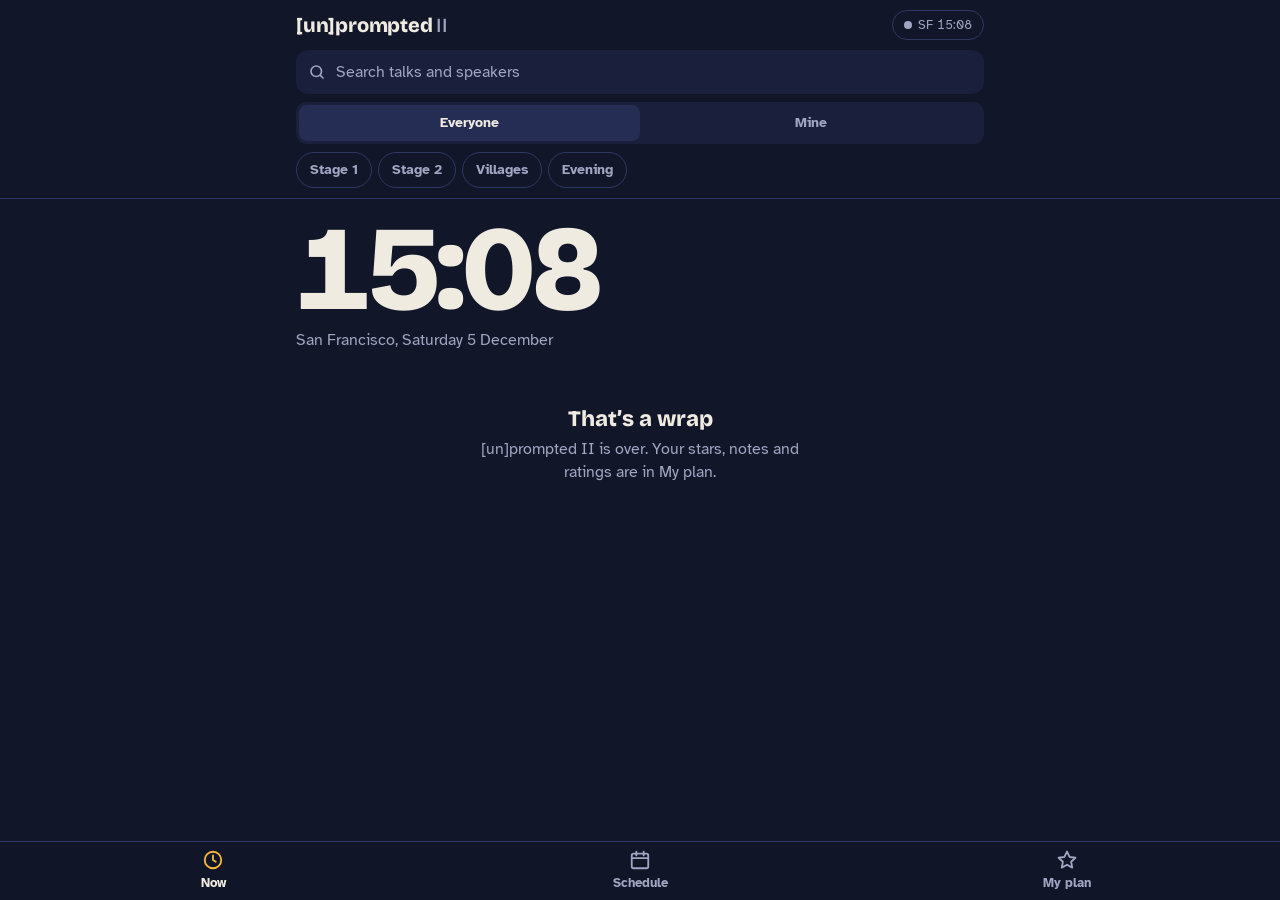
==== commit f0edd51e: "update" ====
--- a/index.html
+++ b/index.html
@@ -1,33 +1,50 @@
-<!DOCTYPE html>
+<!doctype html>
 <html lang="en">
 <head>
-<meta charset="UTF-8">
-<meta name="viewport" content="width=device-width, initial-scale=1.0, viewport-fit=cover">
+<meta charset="utf-8">
+<meta name="viewport" content="width=device-width, initial-scale=1, viewport-fit=cover">
+<meta name="theme-color" content="#121629">
+<meta name="color-scheme" content="dark">
 <meta name="apple-mobile-web-app-capable" content="yes">
 <meta name="apple-mobile-web-app-status-bar-style" content="black-translucent">
-<meta name="theme-color" content="#0c0e11" media="(prefers-color-scheme: dark)">
-<meta name="theme-color" content="#f6f7f9" media="(prefers-color-scheme: light)">
+<meta name="format-detection" content="telephone=no">
 <title>[un]prompted II</title>
 <link rel="icon" href="favicon.svg" type="image/svg+xml">
-<link rel="preload" href="fonts/inter-latin-wght-normal.woff2" as="font" type="font/woff2" crossorigin>
+<link rel="preload" href="fonts/bricolage-grotesque-latin-wght-normal.woff2" as="font" type="font/woff2" crossorigin>
+<link rel="preload" href="fonts/atkinson-hyperlegible-latin-400-normal.woff2" as="font" type="font/woff2" crossorigin>
 <link rel="stylesheet" href="app.css">
 </head>
 <body>
-<header class="hdr" id="hdr"><div class="hdr-in">
-  <div class="logo">[un]<span>prompted II</span></div>
-  <label class="srch">
-    <svg width="14" height="14" viewBox="0 0 24 24" fill="none" stroke="currentColor" stroke-width="2" aria-hidden="true"><circle cx="11" cy="11" r="8"/><path d="m21 21-4.35-4.35"/></svg>
-    <input type="search" id="q" placeholder="Search the agenda" aria-label="Search the agenda"
-           enterkeyhint="search" autocomplete="off" autocapitalize="off" autocorrect="off" spellcheck="false">
-  </label>
-</div></header>
+<div class="notch" aria-hidden="true"></div>
+<header class="chrome" id="chrome">
+  <div class="row-wrap top">
+    <h1 class="brand">[un]prompted <span>II</span></h1>
+    <button class="status" id="status" type="button"><i class="dot"></i><span>SF time</span></button>
+  </div>
+  <div class="row-wrap" id="filters">
+    <div class="searchline"><div class="search">
+      <svg viewBox="0 0 24 24" fill="none" stroke="currentColor" stroke-width="2.2" stroke-linecap="round" aria-hidden="true"><circle cx="11" cy="11" r="7"/><path d="M20 20l-3.5-3.5"/></svg>
+      <input id="q" type="search" placeholder="Search talks and speakers" enterkeyhint="search" autocomplete="off" autocorrect="off" autocapitalize="off" spellcheck="false" aria-label="Search talks, speakers and stages">
+      <button type="button" class="qclear" data-act="clearsearch" aria-label="Clear search" hidden>×</button>
+    </div></div>
+    <div class="seg" id="seg" role="group" aria-label="Whose sessions to show"></div>
+    <div class="chipsrow"><div class="chips" id="chips" role="group" aria-label="Stages"></div></div>
+  </div>
+  <div class="row-wrap days" id="days" role="group" aria-label="Day"></div>
+</header>
 
-<div class="cdown" id="cdown" aria-live="polite"></div>
-<div class="ctrl" id="ctrl"></div>
-<main class="main" id="main"><div class="no-r">Loading the agenda…</div></main>
-<button class="fab" id="fab" type="button" hidden></button>
-<footer class="ftr" id="ftr"></footer>
+<main id="view"><p class="note">Loading the agenda…</p></main>
 
+<nav class="tabs" aria-label="Views">
+  <button type="button" data-view="now"><svg viewBox="0 0 24 24" fill="none" stroke="currentColor" stroke-width="2" stroke-linecap="round" aria-hidden="true"><circle cx="12" cy="12" r="9"/><path d="M12 7v5l3 2"/></svg>Now</button>
+  <button type="button" data-view="schedule"><svg viewBox="0 0 24 24" fill="none" stroke="currentColor" stroke-width="2" stroke-linecap="round" aria-hidden="true"><rect x="3" y="5" width="18" height="16" rx="2"/><path d="M3 10h18M8 3v4M16 3v4"/></svg>Schedule</button>
+  <button type="button" data-view="plan"><svg viewBox="0 0 24 24" fill="none" stroke="currentColor" stroke-width="2" stroke-linejoin="round" aria-hidden="true"><path d="M12 2.8l2.8 5.9 6.4.8-4.7 4.4 1.2 6.4L12 17.2l-5.7 3.1 1.2-6.4-4.7-4.4 6.4-.8z"/></svg>My plan</button>
+</nav>
+
+<dialog class="sheet" id="detail" aria-label="Session details"><div class="inner" id="detailInner"></div></dialog>
+<div class="toast" id="toast" role="status" aria-live="polite"></div>
+
+<noscript><p style="padding:16px">This app needs JavaScript turned on.</p></noscript>
 <script src="app.js"></script>
 </body>
 </html>
--- a/app.css
+++ b/app.css
@@ -1,191 +1,183 @@
-/* [un]prompted II companion. Dark terminal look, light theme follows the phone setting. */
+/* [un]prompted II companion. Layout and tokens follow the BSides Canberra schedule app. */
 
-@font-face{font-family:'Inter';src:url(fonts/inter-latin-wght-normal.woff2) format('woff2');font-weight:100 900;font-style:normal;font-display:swap}
-@font-face{font-family:'IBM Plex Mono';src:url(fonts/ibm-plex-mono-latin-400-normal.woff2) format('woff2');font-weight:400;font-style:normal;font-display:swap}
-@font-face{font-family:'IBM Plex Mono';src:url(fonts/ibm-plex-mono-latin-500-normal.woff2) format('woff2');font-weight:500;font-style:normal;font-display:swap}
-@font-face{font-family:'IBM Plex Mono';src:url(fonts/ibm-plex-mono-latin-600-normal.woff2) format('woff2');font-weight:600;font-style:normal;font-display:swap}
+@font-face{font-family:"Bricolage Grotesque";src:url(fonts/bricolage-grotesque-latin-wght-normal.woff2) format("woff2");font-weight:200 800;font-style:normal;font-display:swap}
+@font-face{font-family:"Atkinson Hyperlegible";src:url(fonts/atkinson-hyperlegible-latin-400-normal.woff2) format("woff2");font-weight:400;font-style:normal;font-display:swap}
+@font-face{font-family:"Atkinson Hyperlegible";src:url(fonts/atkinson-hyperlegible-latin-700-normal.woff2) format("woff2");font-weight:700;font-style:normal;font-display:swap}
 
-*,*::before,*::after{box-sizing:border-box;margin:0;padding:0}
+/* ---------- Design tokens ---------- */
+:root{
+  color-scheme:dark;
+  --bg:#121629; --surface:#1a1f3b; --surface2:#262d55; --line:#2f3763;
+  --text:#efebe1; --muted:#a0a5c2; --live:#f5b83d; --live-ink:#2a1d00; --ok:#6ad39a; --warn:#ff9b7a;
+  --r-md:14px;
+  --display:"Bricolage Grotesque", ui-rounded, system-ui, -apple-system, sans-serif;
+  --body:"Atkinson Hyperlegible", system-ui, -apple-system, "Segoe UI", Roboto, sans-serif;
+  --chrome-h:200px; --keep-h:0px; --hide:0px;
+}
+*{box-sizing:border-box}
+[hidden]{display:none!important}
+html,body{margin:0}
+body{background:var(--bg);color:var(--text);font:16px/1.45 var(--body);-webkit-text-size-adjust:100%;-webkit-tap-highlight-color:transparent;overscroll-behavior-y:none}
+button{font:inherit;color:inherit;cursor:pointer;touch-action:manipulation}
+[role="button"]{touch-action:manipulation}
+:focus-visible{outline:2px solid var(--live);outline-offset:2px}
+.muted{color:var(--muted)}
+mark{background:rgba(245,184,61,.32);color:inherit;border-radius:3px;padding:0 1px}
 
-:root{
-  color-scheme:dark light;
-  --bg:#0c0e11;--surface:#14171c;--surface-hover:#1a1e25;--border:#252a33;
-  --text:#d4d8e0;--text-dim:#7a8194;
-  --accent:#5eead4;--accent-dim:#2a6b62;--tag-bg:rgba(94,234,212,.1);
-  --s1:#5eead4;--s2:#c084fc;--vil:#f0b429;--eve:#60a5fa;
-  --bookmark:#f0b429;--warn:#fb923c;--now:#ef4444;
-  --hdr-bg:rgba(12,14,17,.92);
-  --radius:6px;
-  --mono:'IBM Plex Mono',ui-monospace,'SF Mono',Menlo,Consolas,monospace;
-  --sans:'Inter',system-ui,-apple-system,'Segoe UI',Roboto,sans-serif;
-  --hdr-h:56px;
-}
-@media (prefers-color-scheme:light){
-  :root{
-    --bg:#f6f7f9;--surface:#ffffff;--surface-hover:#f0f2f5;--border:#dde1e8;
-    --text:#1b1f27;--text-dim:#596273;
-    --accent:#0f766e;--accent-dim:#99d5cc;--tag-bg:rgba(15,118,110,.1);
-    --s1:#0f766e;--s2:#7e22ce;--vil:#b45309;--eve:#1d4ed8;
-    --bookmark:#b45309;--warn:#c2410c;--now:#dc2626;
-    --hdr-bg:rgba(246,247,249,.92);
-  }
+/* ---------- Fixed chrome. Filter rows slide away on scroll down, back on scroll up ---------- */
+.notch{position:fixed;top:0;left:0;right:0;height:env(safe-area-inset-top,0px);background:var(--bg);z-index:25}
+.chrome{position:fixed;top:0;left:0;right:0;z-index:20;background:var(--bg);border-bottom:1px solid var(--line)}
+.chrome.collapsed{transform:translateY(calc(-1 * var(--hide)))}
+@media (prefers-reduced-motion:no-preference){.chrome{transition:transform .22s ease}}
+.row-wrap{max-width:720px;margin:0 auto;padding:0 16px}
+.top{display:flex;align-items:center;gap:10px;padding-top:calc(env(safe-area-inset-top,0px) + 10px);padding-bottom:10px}
+.brand{font:800 20px/1 var(--display);letter-spacing:-.01em;margin:0}
+.brand span{font-weight:500;color:var(--muted)}
+.status{margin-left:auto;display:flex;align-items:center;gap:6px;background:none;border:1px solid var(--line);border-radius:999px;padding:5px 11px;font-size:12.5px;color:var(--muted);white-space:nowrap;font-variant-numeric:tabular-nums}
+.dot{width:8px;height:8px;border-radius:50%;background:var(--muted);flex:none}
+.dot.ok{background:var(--ok)} .dot.warn{background:var(--live)}
+
+/* Search */
+.searchline{display:flex;gap:8px;margin-bottom:8px}
+.search{flex:1;min-width:0;display:flex;align-items:center;gap:8px;height:44px;background:var(--surface);border-radius:12px;padding:0 4px 0 12px}
+.search svg{width:18px;height:18px;color:var(--muted);flex:none}
+.search input{flex:1;min-width:0;height:100%;border:0;background:none;color:var(--text);font:16px var(--body);outline:none;-webkit-appearance:none;appearance:none}
+.search input::placeholder{color:var(--muted)}
+.search input::-webkit-search-cancel-button{-webkit-appearance:none;display:none}
+.qclear{width:34px;height:34px;border-radius:50%;border:0;background:var(--surface2);font-size:18px;line-height:1;flex:none}
+
+/* Everyone / Mine */
+.seg{display:flex;background:var(--surface);border-radius:11px;padding:3px;margin-bottom:8px}
+.seg button{flex:1;min-height:36px;border:0;border-radius:8px;background:none;color:var(--muted);font-weight:700;font-size:14px;display:flex;align-items:center;justify-content:center;gap:6px}
+.seg button[aria-pressed="true"]{background:var(--surface2);color:var(--text)}
+.seg .n{font-size:12px;font-weight:700;min-width:20px;height:20px;line-height:20px;border-radius:10px;background:rgba(255,255,255,.08);padding:0 6px}
+.seg button[aria-pressed="true"] .n{background:var(--live);color:var(--live-ink)}
+
+/* Stage chips */
+.chipsrow{display:flex;align-items:center;gap:8px;padding-bottom:10px}
+.chips{display:flex;gap:6px;overflow-x:auto;scrollbar-width:none;flex:1;min-width:0}
+.chips::-webkit-scrollbar{display:none}
+.chip{flex:none;min-height:36px;padding:0 13px;border-radius:999px;border:1px solid var(--line);background:none;color:var(--muted);font-size:14px;font-weight:700;display:flex;align-items:center;gap:6px}
+.chip[aria-pressed="true"]{background:var(--text);color:var(--bg);border-color:var(--text)}
+
+/* Day tabs, always the last row so they stay visible when the filters slide away */
+.days{display:flex;gap:6px;padding-bottom:10px}
+.day{flex:1;min-height:40px;border-radius:10px;border:1px solid var(--line);background:none;color:var(--muted);font-weight:700;font-size:14px}
+.day[aria-pressed="true"]{background:var(--surface2);color:var(--text);border-color:var(--surface2)}
+.days.dim .day{opacity:.45}
+
+.chip:active,.day:active,.seg button:active{transform:scale(.97)}
+
+/* ---------- Layout ---------- */
+main{padding:calc(var(--chrome-h) + 12px) 16px calc(96px + env(safe-area-inset-bottom,0px));max-width:720px;margin:0 auto}
+nav.tabs{position:fixed;left:0;right:0;bottom:0;z-index:30;display:flex;background:rgba(18,22,41,.95);-webkit-backdrop-filter:blur(12px);backdrop-filter:blur(12px);border-top:1px solid var(--line);padding-bottom:env(safe-area-inset-bottom,0px)}
+nav.tabs button{flex:1;min-height:58px;background:none;border:0;color:var(--muted);font-size:12.5px;font-weight:700;display:flex;flex-direction:column;align-items:center;justify-content:center;gap:3px}
+nav.tabs button[aria-current="page"]{color:var(--text)}
+nav.tabs button[aria-current="page"] svg{color:var(--live)}
+nav.tabs svg{width:22px;height:22px}
+
+/* ---------- Now view: the clock is the one loud element ---------- */
+.clock{font:800 clamp(72px,24vw,120px)/.88 var(--display);letter-spacing:-.045em;font-variant-numeric:tabular-nums;margin:6px 0 6px}
+.today{color:var(--muted);margin:0 0 18px}
+.banner{background:var(--surface2);border-radius:var(--r-md);padding:11px 14px;margin:0 0 14px;font-weight:700}
+button.banner{display:block;width:100%;border:0;text-align:left}
+.banner.warn{background:rgba(255,155,122,.14);color:var(--warn)}
+.sec{font:700 16px/1.2 var(--display);color:var(--muted);margin:22px 0 10px}
+.note{font-size:14px;color:var(--muted);margin:0 0 12px}
+
+/* ---------- Session cards ---------- */
+.card{display:flex;background:var(--surface);border-radius:var(--r-md);margin:0 0 8px;border:1px solid transparent}
+.card.live{border-color:var(--live)}
+.card.clash{border-color:var(--warn)}
+.card.past{opacity:.5}
+.card-main{flex:1;min-width:0;padding:12px 0 12px 14px;cursor:pointer;border-radius:var(--r-md) 0 0 var(--r-md)}
+.card-main:active{background:rgba(255,255,255,.03)}
+.meta{display:flex;flex-wrap:wrap;gap:4px 10px;font-size:13px;color:var(--muted)}
+.meta .room{color:var(--text);font-weight:700}
+.meta .soon{color:var(--live);font-weight:700}
+.card h3{font:700 17px/1.25 var(--display);margin:4px 0 3px;overflow-wrap:anywhere}
+.who{margin:0;color:var(--muted);font-size:14px}
+.inabs{margin:4px 0 0;font-size:13px;color:var(--muted);font-style:italic}
+.cl{margin:6px 0 0;font-size:13px;color:var(--warn);font-weight:700}
+.cl.soft{color:var(--muted);font-weight:400}
+.marks{display:flex;flex-wrap:wrap;align-items:center;gap:4px 12px;margin-top:8px;font-size:13px;color:var(--muted)}
+.marks span{display:inline-flex;align-items:center;gap:4px}
+.marks svg{width:15px;height:15px}
+.marks .talk{color:var(--live)}
+.progress{height:4px;background:var(--line);border-radius:4px;margin-top:10px;overflow:hidden}
+.progress i{display:block;height:100%;background:var(--live);border-radius:4px}
+.star{flex:none;width:52px;background:none;border:0;color:var(--muted);display:grid;place-items:center}
+.star svg{width:24px;height:24px}
+.star[aria-pressed="true"]{color:var(--live)}
+.slot{font:800 22px/1 var(--display);font-variant-numeric:tabular-nums;letter-spacing:-.02em;margin:22px 0 10px;scroll-margin-top:calc(var(--keep-h) + 12px)}
+.dayhead{font:800 20px/1.2 var(--display);margin:22px 0 10px}
+.dayhead:first-of-type{margin-top:4px}
+.brk{display:flex;align-items:center;gap:10px;color:var(--muted);font-size:14px;margin:18px 0}
+.brk::before,.brk::after{content:"";flex:1;height:1px;background:var(--line)}
+
+/* ---------- Villages strip ---------- */
+details.allday{background:var(--surface);border-radius:var(--r-md);margin:0 0 14px;overflow:hidden}
+details.allday summary{list-style:none;display:flex;align-items:center;gap:10px;min-height:48px;padding:0 14px;cursor:pointer;font:700 16px var(--display)}
+details.allday summary::-webkit-details-marker{display:none}
+details.allday summary .count{margin-left:auto;font:400 13px var(--body);color:var(--muted)}
+details.allday summary svg{width:18px;height:18px}
+@media (prefers-reduced-motion:no-preference){details.allday summary svg{transition:transform .2s}}
+details.allday[open] summary svg{transform:rotate(180deg)}
+.row{display:flex;border-top:1px solid var(--line)}
+.row .card-main{padding:10px 0 10px 14px;border-radius:0}
+.row h3{font:700 15px/1.25 var(--display);margin:3px 0 0}
+.row.live h3::before{content:"";display:inline-block;width:8px;height:8px;border-radius:50%;background:var(--live);margin-right:7px;vertical-align:1px}
+.row .star{width:48px}
+
+/* ---------- Panels, buttons, empty states ---------- */
+.panel{background:var(--surface);border-radius:var(--r-md);padding:16px;margin:0 0 14px}
+.panel h2{font:800 20px/1.15 var(--display);margin:0 0 8px}
+.panel p{margin:0 0 10px}
+.panel p:last-child{margin-bottom:0}
+.panel a{color:var(--live)}
+.btn{min-height:48px;border-radius:12px;border:0;padding:0 18px;font-weight:700;font-size:16px;background:var(--text);color:var(--bg);width:100%;margin:0 0 8px;display:flex;align-items:center;justify-content:center;gap:8px}
+.btn.ghost{background:none;color:var(--text);border:1px solid var(--line)}
+.btn.warm{background:var(--live);color:var(--live-ink)}
+.btn svg{width:20px;height:20px;flex:none}
+.btn[aria-pressed="true"].on-warn{background:rgba(255,155,122,.14);color:var(--warn);border-color:var(--warn)}
+.empty{text-align:center;padding:36px 12px;color:var(--muted)}
+.empty h2{font:800 22px var(--display);color:var(--text);margin:0 0 6px}
+.empty p{margin:0 auto;max-width:34ch}
+.empty .btn{width:auto;margin:16px auto 0;display:inline-flex}
+
+/* ---------- Details sheet ---------- */
+dialog.sheet{border:0;padding:0;margin:auto 0 0;width:100%;max-width:100%;max-height:88dvh;background:var(--surface);color:var(--text);border-radius:20px 20px 0 0;overscroll-behavior:contain}
+dialog.sheet::backdrop{background:rgba(6,8,18,.65)}
+.sheet .inner{padding:18px 18px calc(24px + env(safe-area-inset-bottom,0px));overflow-y:auto;max-height:88dvh;-webkit-overflow-scrolling:touch}
+.sheet .x{float:right;width:40px;height:40px;border-radius:50%;border:1px solid var(--line);background:none;font-size:20px;line-height:1;margin:-4px -4px 0 8px}
+.sheet h2{font:800 24px/1.15 var(--display);margin:6px 0 6px;overflow-wrap:anywhere}
+.sheet h3{font:700 16px var(--display);margin:20px 0 6px}
+.sheet .body p{margin:0 0 10px;max-width:68ch}
+.sheet a{color:var(--live)}
+.actions{display:flex;gap:8px;margin:14px 0 4px}
+.actions .btn{margin:0;min-height:46px;font-size:15px;padding:0 10px}
+.alert{background:rgba(255,155,122,.14);color:var(--warn);border-radius:12px;padding:10px 12px;margin:10px 0 0;font-weight:700;font-size:14px}
+.person{margin:0 0 10px}
+.person strong{display:block}
+.person span{color:var(--muted);font-size:14px}
+.venue{margin:12px 0 0}
+.venue p{margin:0}
+.mynotes{background:var(--bg);border-radius:12px;padding:12px 12px 6px;margin:14px 0 0}
+.mynotes h3{margin:0 0 6px;color:var(--muted)}
+.mynotes textarea,.mynotes input[type="text"]{display:block;width:100%;border-radius:10px;border:1px solid var(--line);background:var(--surface);color:var(--text);padding:10px 12px;font:16px/1.4 var(--body);-webkit-appearance:none;appearance:none}
+.mynotes textarea{min-height:92px;resize:vertical}
+.mynotes textarea:focus,.mynotes input:focus{outline:none;border-color:var(--live)}
+.mynotes label{display:block;font-size:13px;color:var(--muted);margin:12px 0 4px}
+.rate{display:flex;margin:0 0 2px -6px}
+.rate button{width:44px;height:44px;background:none;border:0;color:var(--line);display:grid;place-items:center}
+.rate button svg{width:26px;height:26px}
+.rate button.lit{color:var(--live)}
+.rate button:active{transform:scale(.9)}
+@media (min-width:720px){dialog.sheet{margin:auto;max-width:640px;border-radius:20px}}
+@media (prefers-reduced-motion:no-preference){
+  dialog.sheet[open]{animation:up .22s ease-out}
+  @keyframes up{from{transform:translateY(24px);opacity:0}to{transform:none;opacity:1}}
 }
 
-html{font-size:15px;-webkit-text-size-adjust:100%;scroll-behavior:smooth}
-body{background:var(--bg);color:var(--text);font-family:var(--sans);line-height:1.55;
-  -webkit-font-smoothing:antialiased;-webkit-tap-highlight-color:transparent;
-  overscroll-behavior-y:none;min-height:100vh;min-height:100dvh}
-button,input,textarea{font:inherit;color:inherit}
-button{touch-action:manipulation;cursor:pointer}
-a{color:var(--accent);text-decoration:none}
-@media (hover:hover){a:hover{text-decoration:underline}}
-:focus-visible{outline:2px solid var(--accent);outline-offset:2px}
-[hidden]{display:none!important}
-
-/* Header */
-.hdr{position:sticky;top:0;z-index:100;background:var(--hdr-bg);
-  -webkit-backdrop-filter:blur(14px);backdrop-filter:blur(14px);border-bottom:1px solid var(--border);
-  padding:calc(.5rem + env(safe-area-inset-top)) max(1rem,env(safe-area-inset-right)) .5rem max(1rem,env(safe-area-inset-left))}
-.hdr-in{max-width:860px;margin:0 auto;display:flex;align-items:center;gap:.7rem}
-.logo{font:600 1rem var(--mono);color:var(--accent);white-space:nowrap}
-.logo span{color:var(--text-dim);font-weight:400}
-.srch{position:relative;flex:1;min-width:0;display:block}
-.srch svg{position:absolute;left:.65rem;top:50%;transform:translateY(-50%);color:var(--text-dim);pointer-events:none}
-.srch input{width:100%;min-height:2.5rem;padding:.35rem .6rem .35rem 2rem;background:var(--surface);
-  border:1px solid var(--border);border-radius:var(--radius);font-size:16px;outline:0;
-  -webkit-appearance:none;appearance:none;transition:border-color .2s}
-.srch input:focus{border-color:var(--accent)}
-.srch input::placeholder{color:var(--text-dim)}
-.srch input::-webkit-search-cancel-button{-webkit-appearance:none;appearance:none;height:16px;width:16px;opacity:.7;
-  background:no-repeat center/contain url("data:image/svg+xml,%3Csvg xmlns='http://www.w3.org/2000/svg' viewBox='0 0 24 24' fill='none' stroke='%237a8194' stroke-width='2.5'%3E%3Cpath d='M6 6l12 12M18 6 6 18'/%3E%3C/svg%3E")}
-
-/* Status strip */
-.cdown{max-width:860px;margin:0 auto;padding:.55rem max(1rem,env(safe-area-inset-left)) .1rem;
-  font:.75rem var(--mono);color:var(--text-dim);display:flex;align-items:center;gap:.4rem;
-  overflow-x:auto;scrollbar-width:none;white-space:nowrap}
-.cdown::-webkit-scrollbar{display:none}
-.cdown>*{flex-shrink:0}
-.pill{background:var(--surface);border:1px solid var(--border);border-radius:20px;padding:.2rem .6rem;
-  display:inline-flex;align-items:center;gap:.3rem;font:.72rem var(--mono);color:var(--text-dim)}
-.pill b{color:var(--accent);font-weight:600}
-button.pill{min-height:1.9rem}
-.pill.warn{color:var(--warn);border-color:var(--warn);background:transparent}
-.pill svg{flex-shrink:0}
-
-/* Controls */
-.ctrl{max-width:860px;margin:0 auto;padding:.5rem max(1rem,env(safe-area-inset-left)) 0}
-.days{display:grid;grid-template-columns:repeat(var(--n,4),1fr);gap:.35rem}
-.filters{display:flex;gap:.35rem;margin-top:.4rem;overflow-x:auto;scrollbar-width:none;
-  margin-inline:calc(-1 * max(1rem,env(safe-area-inset-left)));padding-inline:max(1rem,env(safe-area-inset-left))}
-.filters::-webkit-scrollbar{display:none}
-.dtab,.fbtn{font:500 .75rem var(--mono);min-height:2.75rem;padding:.3rem .6rem;border-radius:var(--radius);
-  border:1px solid var(--border);background:var(--surface);color:var(--text-dim);
-  display:flex;align-items:center;justify-content:center;gap:.4rem;white-space:nowrap;transition:background .15s,border-color .15s,color .15s}
-.fbtn{min-height:2.5rem;flex-shrink:0}
-.dtab:active,.fbtn:active{border-color:var(--text-dim);color:var(--text)}
-@media (hover:hover){.dtab:hover,.fbtn:hover{color:var(--text);border-color:var(--text-dim)}}
-.dtab.on,.fbtn.on{color:var(--accent);border-color:var(--accent);background:var(--tag-bg)}
-.dtab .ct{font-size:.62rem;background:var(--border);border-radius:10px;padding:.02rem .35rem}
-.dtab.on .ct{background:var(--accent-dim);color:var(--accent)}
-.fbtn.bm{color:var(--bookmark)}.fbtn.bm.on{border-color:var(--bookmark);background:rgba(240,180,41,.1)}
-.fbtn.wtt{color:var(--s2)}.fbtn.wtt.on{border-color:var(--s2);background:rgba(192,132,252,.1)}
-.fbtn svg{flex-shrink:0}
-
-.main{max-width:860px;margin:0 auto;padding:0 max(1rem,env(safe-area-inset-left)) 2rem}
-.note-line{font:.72rem var(--mono);color:var(--text-dim);margin-top:.9rem}
-.dhd{font:600 .8rem var(--mono);color:var(--accent);margin-top:1.4rem;padding-bottom:.35rem;border-bottom:1px solid var(--accent-dim)}
-
-/* Time blocks */
-.tblk{margin-top:1rem;scroll-margin-top:var(--hdr-h)}
-.tlbl{font:500 .75rem var(--mono);color:var(--text-dim);padding:.3rem 0;border-bottom:1px solid var(--border);
-  margin-bottom:.45rem;position:sticky;top:var(--hdr-h);background:var(--bg);z-index:10;display:flex;align-items:center;gap:.45rem}
-.badge{font:600 .62rem var(--mono);padding:.1rem .35rem;border-radius:3px}
-.badge.now{color:var(--now);background:rgba(239,68,68,.12);animation:pls 2s infinite}
-.badge.nxt{color:var(--accent);background:var(--tag-bg)}
-@keyframes pls{0%,100%{opacity:1}50%{opacity:.5}}
-
-/* Session card */
-.sess{background:var(--surface);border:1px solid var(--border);border-radius:var(--radius);margin-bottom:.4rem;
-  overflow:hidden;position:relative;transition:border-color .15s,background .15s}
-.sess.exp{border-color:var(--accent-dim)}
-.sess.is-now{border-left:3px solid var(--now)}
-.sess.clash{border-left:3px solid var(--warn)}
-@media (hover:hover){.sess:not(.brk):hover{border-color:var(--text-dim);background:var(--surface-hover)}}
-.sess.brk{background:transparent;border-style:dashed;opacity:.6}
-.sh{display:flex;align-items:flex-start;gap:.2rem;padding:.2rem .3rem .2rem .7rem}
-.sess.brk .sh{padding-block:.1rem}
-.sess.brk .sbody{min-height:0;padding:.45rem 0}
-.sbody{flex:1;min-width:0;display:flex;gap:.65rem;align-items:flex-start;text-align:left;background:0;border:0;
-  padding:.5rem .1rem .5rem 0;min-height:2.75rem}
-.sess:not(.brk) .sbody:active{opacity:.7}
-.av{width:36px;height:36px;border-radius:50%;flex-shrink:0;display:flex;align-items:center;justify-content:center;
-  background:var(--accent-dim);color:var(--accent);font:600 .72rem var(--mono)}
-.si{flex:1;min-width:0}
-.st{display:block;font-weight:600;font-size:.93rem;line-height:1.3;overflow-wrap:anywhere}
-.brk .st{font-weight:500;font-size:.82rem;color:var(--text-dim)}
-.sm{display:flex;gap:.45rem;align-items:center;flex-wrap:wrap;margin-top:.2rem}
-.sp{font-size:.8rem;color:var(--text-dim)}
-.stp{font:600 .62rem var(--mono);padding:.1rem .32rem;border-radius:3px;white-space:nowrap}
-.stp.s1{background:color-mix(in srgb,var(--s1) 14%,transparent);color:var(--s1)}
-.stp.s2{background:color-mix(in srgb,var(--s2) 14%,transparent);color:var(--s2)}
-.stp.vil{background:color-mix(in srgb,var(--vil) 14%,transparent);color:var(--vil)}
-.stp.eve{background:color-mix(in srgb,var(--eve) 14%,transparent);color:var(--eve)}
-.sd{font:.68rem var(--mono);color:var(--text-dim)}
-.cl{display:flex;gap:.35rem;align-items:flex-start;margin-top:.3rem;font:.72rem/1.4 var(--mono);color:var(--warn)}
-.cl svg{margin-top:.1rem;flex-shrink:0}
-.cl.soft{color:var(--text-dim)}
-.sr{display:flex;align-items:center;flex-shrink:0}
-.abtn{background:0;border:0;width:2.75rem;height:2.75rem;display:flex;align-items:center;justify-content:center;
-  color:var(--text-dim);border-radius:var(--radius);transition:color .12s,transform .12s}
-.abtn svg{fill:none;transition:fill .12s}
-.abtn:active{transform:scale(.88)}
-@media (hover:hover){.abtn:hover{color:var(--text)}}
-.abtn.on.bm{color:var(--bookmark)}.abtn.on.wtt{color:var(--s2)}
-.abtn.on svg{fill:currentColor}
-.chv{width:1.4rem;display:flex;justify-content:center;color:var(--text-dim);transition:transform .25s;pointer-events:none}
-.sess.exp .chv{transform:rotate(180deg);color:var(--accent)}
-
-/* Expanding details: animate height with the grid-rows trick */
-.det{display:grid;grid-template-rows:0fr;transition:grid-template-rows .25s ease}
-.det-in{overflow:hidden;min-height:0;visibility:hidden;transition:visibility 0s .25s;border-top:1px solid transparent}
-.sess.exp .det{grid-template-rows:1fr}
-.sess.exp .det-in{visibility:visible;transition-delay:0s;border-top-color:var(--border);padding:0 .8rem .85rem}
-.sc{display:flex;gap:.65rem;align-items:center;background:var(--bg);border:1px solid var(--border);border-radius:var(--radius);padding:.55rem .65rem;margin-top:.6rem}
-.sc h4{font-size:.88rem;font-weight:600}
-.sc .org{font:.74rem/1.4 var(--mono);color:var(--accent)}
-.abs{font-size:.85rem;color:var(--text-dim);line-height:1.65;margin-top:.7rem;max-width:68ch}
-.abs p+p{margin-top:.55rem}
-.venue{margin-top:.7rem;font-size:.85rem}
-.venue div{color:var(--text-dim)}
-.empty-det{margin-top:.7rem;font:.78rem var(--mono);color:var(--text-dim)}
-
-.nts{margin-top:.8rem}
-.nts label,.rating label{font:.7rem var(--mono);color:var(--text-dim);display:block;margin-bottom:.25rem}
-textarea,.tki{width:100%;padding:.5rem .6rem;background:var(--bg);border:1px solid var(--border);border-radius:var(--radius);
-  font-size:16px;outline:0;transition:border-color .2s;-webkit-appearance:none;appearance:none}
-textarea{resize:vertical;min-height:3.4rem}
-textarea:focus,.tki:focus{border-color:var(--accent)}
-textarea::placeholder,.tki::placeholder{color:var(--text-dim)}
-.rating{margin-top:.6rem}
-.stars{display:flex;margin-left:-.4rem}
-.star{background:0;border:0;width:2.75rem;height:2.75rem;display:flex;align-items:center;justify-content:center;color:var(--border)}
-.star svg{fill:currentColor}
-.star.lit{color:var(--bookmark)}
-.star:active{transform:scale(.88)}
-.tki{margin-top:.1rem;min-height:2.75rem}
-
-.no-r{text-align:center;padding:3rem 1rem;color:var(--text-dim);font:.85rem/1.6 var(--mono)}
-
-/* Jump button */
-.fab{position:fixed;bottom:calc(1rem + env(safe-area-inset-bottom));right:max(1rem,env(safe-area-inset-right));
-  background:var(--accent);color:var(--bg);border:0;border-radius:22px;min-height:2.75rem;padding:.35rem 1rem;
-  font:600 .75rem var(--mono);box-shadow:0 2px 12px rgba(0,0,0,.35);z-index:50;display:flex;align-items:center;gap:.4rem}
-.fab:active{transform:scale(.95)}
-
-.ftr{text-align:center;padding:1.2rem 1rem calc(1.2rem + env(safe-area-inset-bottom));font:.7rem/1.7 var(--mono);
-  color:var(--text-dim);border-top:1px solid var(--border);max-width:860px;margin:0 auto}
-
-@media (max-width:600px){html{font-size:14.5px}}
-@media (prefers-reduced-motion:reduce){
-  *,*::before,*::after{animation:none!important;transition-duration:.01ms!important;scroll-behavior:auto!important}
-}
+.toast{position:fixed;left:50%;bottom:calc(76px + env(safe-area-inset-bottom,0px));transform:translateX(-50%);background:var(--text);color:var(--bg);padding:10px 16px;border-radius:12px;font-weight:700;font-size:14px;z-index:50;max-width:calc(100% - 32px);text-align:center;opacity:0;pointer-events:none;transition:opacity .2s}
+.toast.show{opacity:1}
